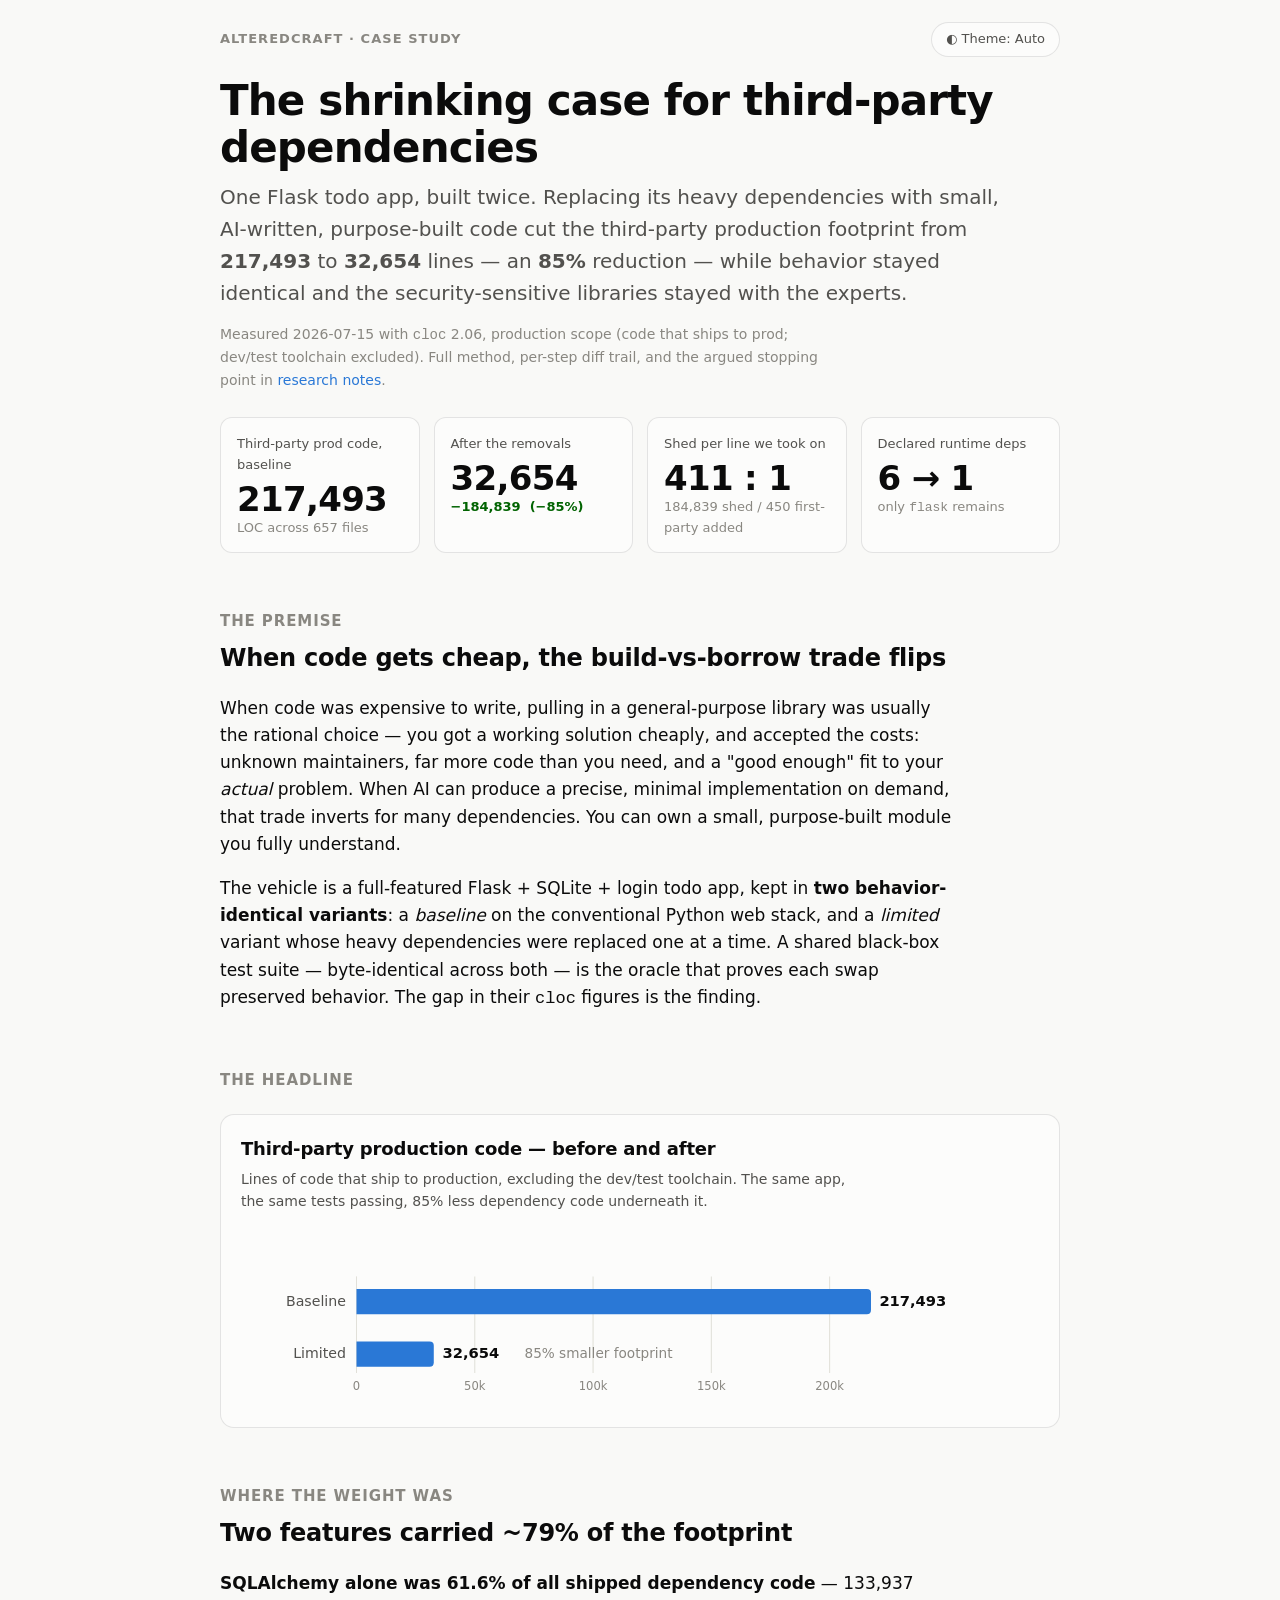
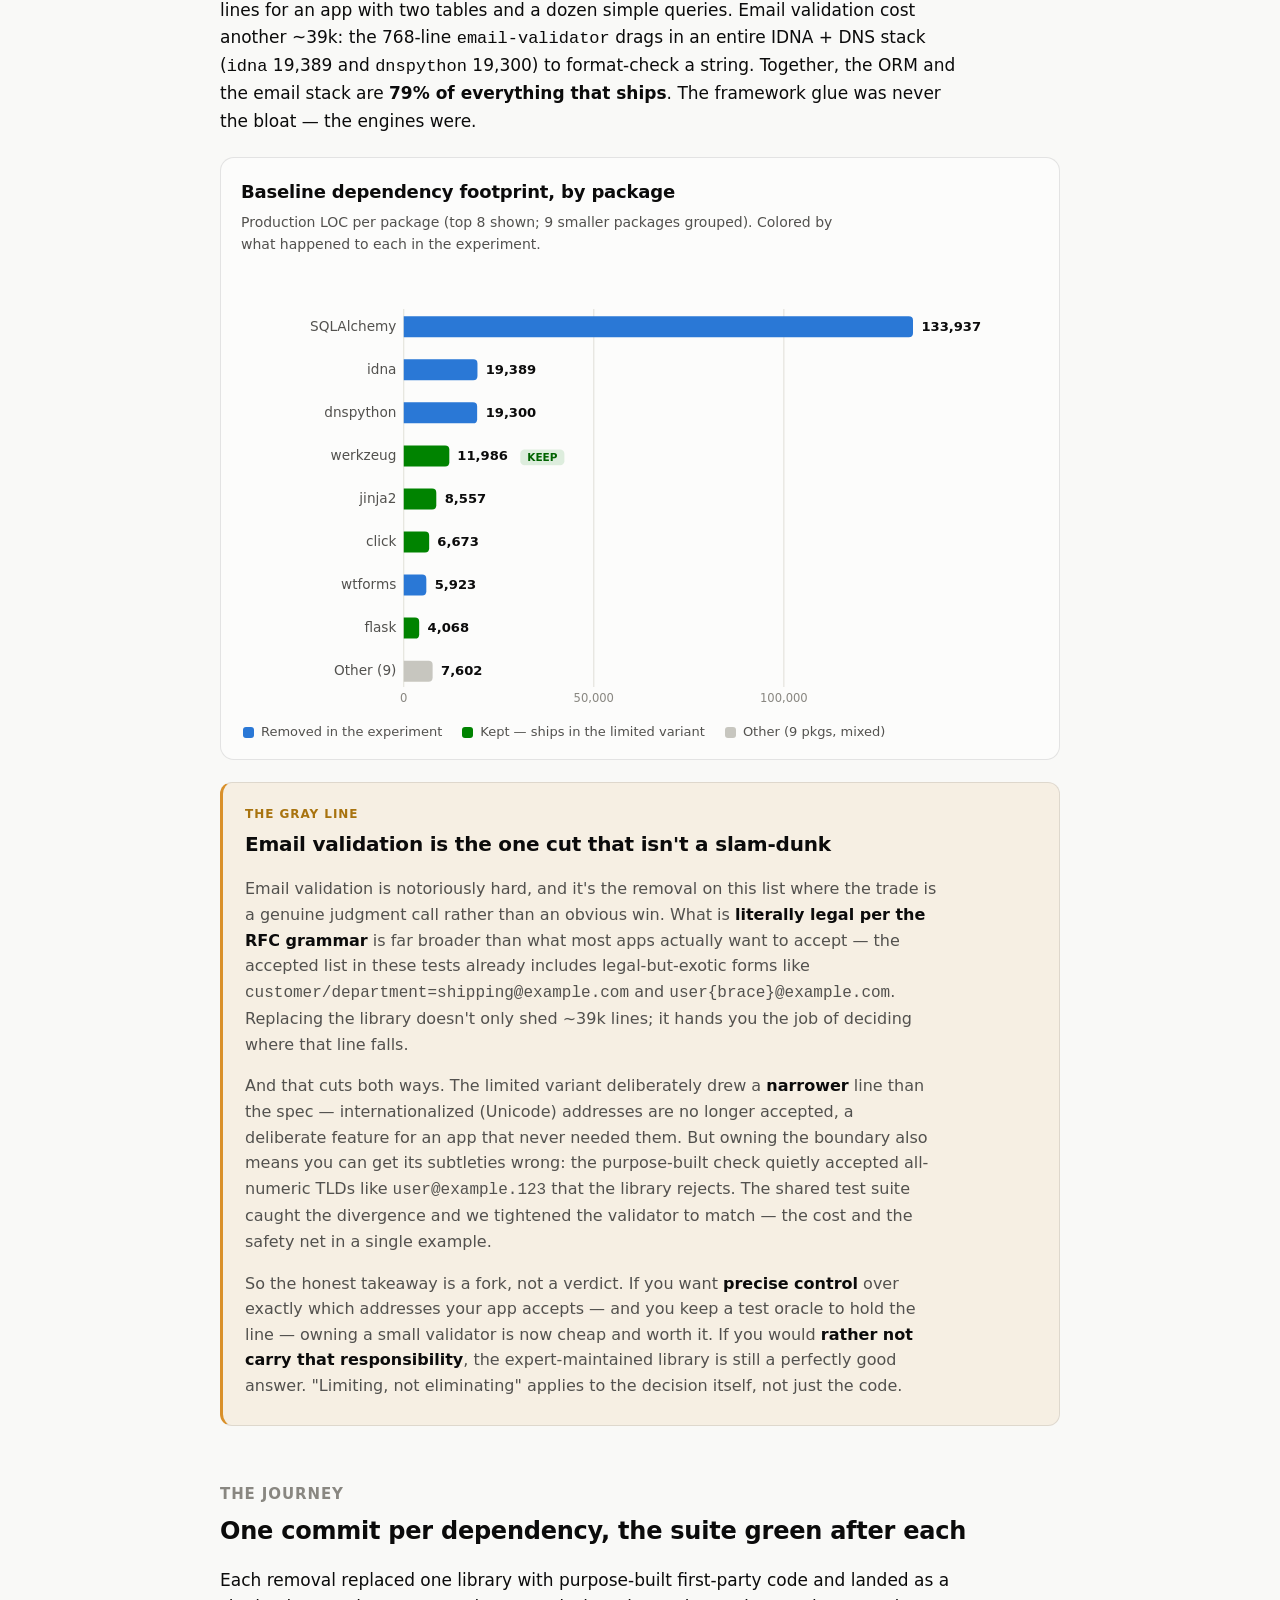
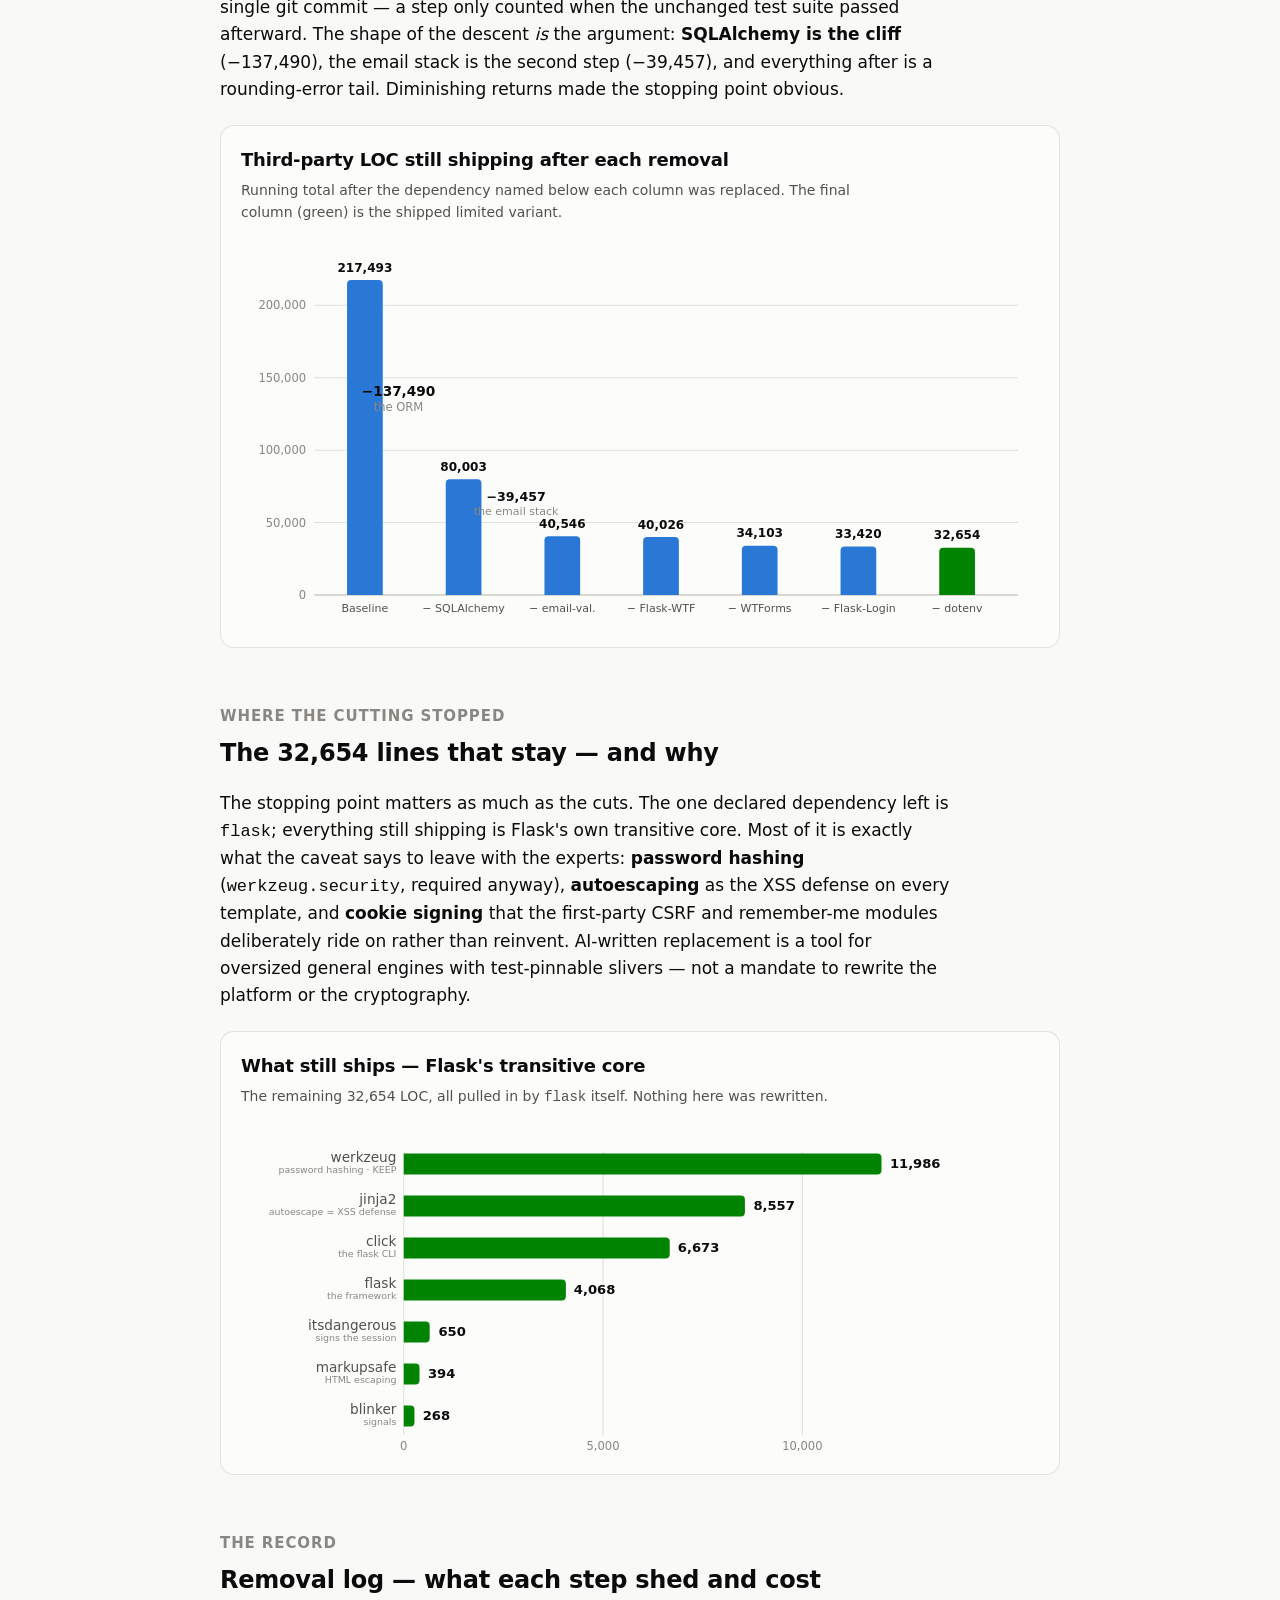
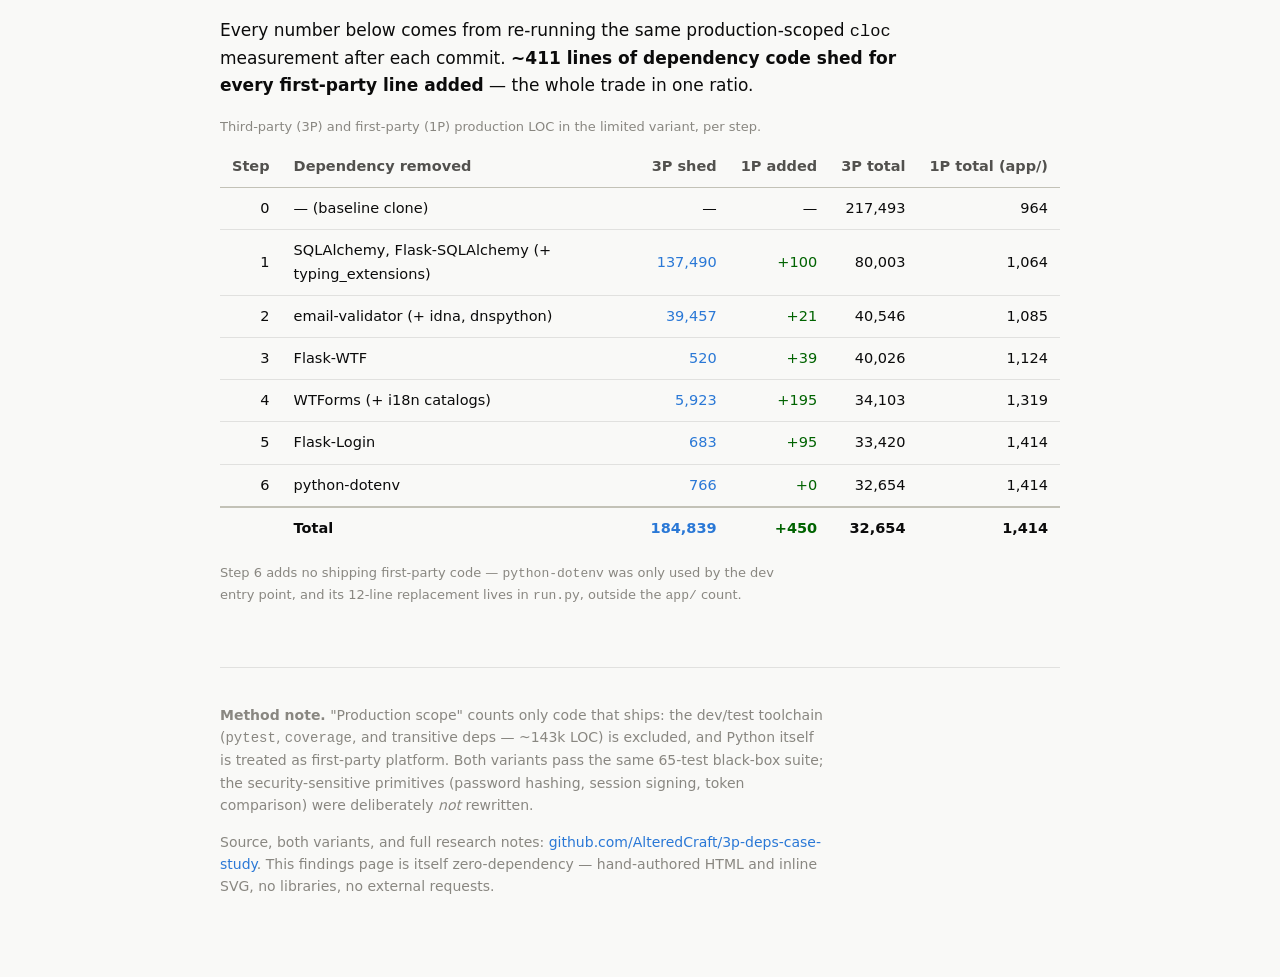
==== docs/index.html @ 4d1c3d48 "Add HTML findings page (docs/index.html) A self-contained, zero-dependency findings page for the cas" ====
<!DOCTYPE html>
<html lang="en">
<head>
<meta charset="utf-8">
<meta name="viewport" content="width=device-width, initial-scale=1">
<title>Findings — The shrinking case for third-party dependencies</title>
<meta name="description" content="Case-study findings: replacing heavy Python dependencies with small, AI-written, purpose-built code cut a Flask todo app's third-party production footprint from 217,493 to 32,654 LOC (−85%), with a principled stopping point.">
<style>
  :root {
    color-scheme: light;
    --page:        #f9f9f7;
    --surface-1:   #fcfcfb;
    --text-primary:   #0b0b0b;
    --text-secondary: #52514e;
    --muted:       #898781;
    --muted-fill:  #c7c6bf;
    --grid:        #e1e0d9;
    --baseline:    #c3c2b7;
    --series-1:    #2a78d6;   /* blue  — dependency code removed / shed */
    --series-2:    #008300;   /* green — code that remains in the shipped app */
    --good:        #006300;
    --border:      rgba(11,11,11,0.10);
    --pill-bg:     rgba(0,131,0,0.12);
  }
  @media (prefers-color-scheme: dark) {
    :root:not([data-theme="light"]) {
      color-scheme: dark;
      --page:        #0d0d0d;
      --surface-1:   #1a1a19;
      --text-primary:   #ffffff;
      --text-secondary: #c3c2b7;
      --muted:       #898781;
      --muted-fill:  #4a4a46;
      --grid:        #2c2c2a;
      --baseline:    #383835;
      --series-1:    #3987e5;
      --series-2:    #008300;
      --good:        #0ca30c;
      --border:      rgba(255,255,255,0.12);
      --pill-bg:     rgba(0,131,0,0.20);
    }
  }
  :root[data-theme="dark"] {
    color-scheme: dark;
    --page:        #0d0d0d;
    --surface-1:   #1a1a19;
    --text-primary:   #ffffff;
    --text-secondary: #c3c2b7;
    --muted:       #898781;
    --muted-fill:  #4a4a46;
    --grid:        #2c2c2a;
    --baseline:    #383835;
    --series-1:    #3987e5;
    --series-2:    #008300;
    --good:        #0ca30c;
    --border:      rgba(255,255,255,0.12);
    --pill-bg:     rgba(0,131,0,0.20);
  }

  * { box-sizing: border-box; }
  html { -webkit-text-size-adjust: 100%; }
  body {
    margin: 0;
    background: var(--page);
    color: var(--text-primary);
    font: 400 17px/1.6 system-ui, -apple-system, "Segoe UI", sans-serif;
  }
  .wrap { max-width: 880px; margin: 0 auto; padding: 0 20px 80px; }

  /* ---- masthead ---- */
  .top { display: flex; align-items: center; justify-content: space-between; gap: 16px;
         padding: 22px 0 8px; }
  .kicker { font-size: 13px; letter-spacing: .08em; text-transform: uppercase;
            color: var(--muted); font-weight: 600; }
  .theme-btn { font: inherit; font-size: 13px; color: var(--text-secondary);
    background: var(--surface-1); border: 1px solid var(--border); border-radius: 999px;
    padding: 6px 14px; cursor: pointer; }
  .theme-btn:hover { color: var(--text-primary); }

  h1 { font-size: clamp(28px, 5vw, 42px); line-height: 1.12; letter-spacing: -0.02em;
       margin: 12px 0 10px; }
  .lede { font-size: 20px; color: var(--text-secondary); margin: 0 0 8px; max-width: 62ch; }
  .sourceline { font-size: 14px; color: var(--muted); margin: 14px 0 0; }
  .sourceline a { color: var(--series-1); text-decoration: none; }
  .sourceline a:hover { text-decoration: underline; }

  h2 { font-size: 15px; letter-spacing: .06em; text-transform: uppercase;
       color: var(--muted); font-weight: 700; margin: 56px 0 6px; }
  h3 { font-size: 24px; letter-spacing: -0.01em; margin: 4px 0 10px; }
  p { max-width: 68ch; }
  p .hl { color: var(--text-primary); font-weight: 650; }
  hr { border: none; border-top: 1px solid var(--border); margin: 0; }

  /* ---- stat row ---- */
  .stats { display: grid; grid-template-columns: repeat(4, 1fr); gap: 14px; margin: 26px 0 8px; }
  .stat { background: var(--surface-1); border: 1px solid var(--border); border-radius: 12px;
          padding: 16px 16px 14px; }
  .stat .lab { font-size: 13px; color: var(--text-secondary); }
  .stat .val { font-size: clamp(26px, 4.4vw, 34px); font-weight: 650; letter-spacing: -0.02em;
               margin: 6px 0 2px; line-height: 1; }
  .stat .sub { font-size: 13px; color: var(--muted); }
  .stat .sub.good { color: var(--good); font-weight: 600; }
  @media (max-width: 720px) { .stats { grid-template-columns: repeat(2,1fr); } }

  /* ---- figures ---- */
  figure { margin: 22px 0 0; background: var(--surface-1);
           border: 1px solid var(--border); border-radius: 14px; padding: 20px 20px 16px; }
  figure .fig-title { font-size: 18px; font-weight: 650; letter-spacing: -0.01em; margin: 0; }
  figure .fig-sub { font-size: 14px; color: var(--text-secondary); margin: 4px 0 14px; max-width: 70ch; }
  figure svg { width: 100%; height: auto; display: block; overflow: visible; }
  .legend { display: flex; flex-wrap: wrap; gap: 6px 20px; margin: 12px 2px 0;
            font-size: 13px; color: var(--text-secondary); }
  .legend span { display: inline-flex; align-items: center; gap: 7px; }
  .swatch { width: 11px; height: 11px; border-radius: 3px; flex: none; }

  /* ---- editorial callout (the gray-line aside) ---- */
  .callout { margin: 22px 0 0; background: rgba(217,144,42,0.09);
             border: 1px solid var(--border); border-left: 3px solid #d9902a;
             border-radius: 12px; padding: 4px 22px 10px; }
  .callout-label { display: block; font-size: 12px; letter-spacing: .08em;
                   text-transform: uppercase; font-weight: 700; color: #a8730f; margin: 18px 0 0; }
  .callout h3.callout-h { font-size: 20px; margin: 4px 0 8px; letter-spacing: -0.01em; }
  .callout p { font-size: 16px; color: var(--text-secondary); }
  .callout p .hl { color: var(--text-primary); font-weight: 650; }
  @media (prefers-color-scheme: dark) {
    :root:not([data-theme="light"]) .callout { background: rgba(217,144,42,0.13); }
    :root:not([data-theme="light"]) .callout-label { color: #e6b34d; }
  }
  :root[data-theme="dark"] .callout { background: rgba(217,144,42,0.13); }
  :root[data-theme="dark"] .callout-label { color: #e6b34d; }

  /* svg text tokens */
  .t-primary   { fill: var(--text-primary); }
  .t-secondary { fill: var(--text-secondary); }
  .t-muted     { fill: var(--muted); }
  .num { font-variant-numeric: tabular-nums; }
  .grid  { stroke: var(--grid); stroke-width: 1; }
  .axis  { stroke: var(--baseline); stroke-width: 1; }
  .bar-blue  { fill: var(--series-1); }
  .bar-green { fill: var(--series-2); }
  .bar-muted { fill: var(--muted-fill); }
  .mark:hover { opacity: .82; }

  .keep-pill { display:inline-block; font-size: 11px; font-weight: 700; letter-spacing:.04em;
     color: var(--good); background: var(--pill-bg); border-radius: 4px; padding: 1px 6px; }

  /* ---- table ---- */
  .tbl-scroll { overflow-x: auto; margin-top: 18px; -webkit-overflow-scrolling: touch; }
  table { border-collapse: collapse; width: 100%; font-size: 14.5px; min-width: 560px; }
  caption { text-align: left; color: var(--muted); font-size: 13px; padding-bottom: 8px; }
  th, td { padding: 9px 12px; text-align: right; border-bottom: 1px solid var(--border);
           font-variant-numeric: tabular-nums; white-space: nowrap; }
  th:nth-child(2), td:nth-child(2) { text-align: left; font-variant-numeric: normal; white-space: normal; }
  thead th { color: var(--text-secondary); font-weight: 600; border-bottom: 1px solid var(--baseline); }
  tbody tr:last-child td { border-bottom: none; }
  tfoot td { font-weight: 700; border-top: 2px solid var(--baseline); border-bottom: none; }
  td.shed { color: var(--series-1); }
  td.add  { color: var(--good); }

  footer { margin-top: 60px; padding-top: 22px; border-top: 1px solid var(--border);
           font-size: 14px; color: var(--muted); }
  footer a { color: var(--series-1); text-decoration: none; }
  footer a:hover { text-decoration: underline; }
  .self-note { font-size: 13px; }
</style>
</head>
<body>
<div class="wrap">

  <div class="top">
    <span class="kicker">AlteredCraft · Case study</span>
    <button class="theme-btn" id="theme" type="button" aria-label="Toggle color theme">◐ Theme: Auto</button>
  </div>

  <h1>The shrinking case for third-party dependencies</h1>
  <p class="lede">One Flask todo app, built twice. Replacing its heavy dependencies with
    small, AI-written, purpose-built code cut the third-party production footprint from
    <strong>217,493</strong> to <strong>32,654</strong> lines — an <strong>85%</strong> reduction —
    while behavior stayed identical and the security-sensitive libraries stayed with the experts.</p>
  <p class="sourceline">Measured 2026-07-15 with <code>cloc</code> 2.06, production scope
    (code that ships to prod; dev/test toolchain excluded). Full method, per-step diff trail, and
    the argued stopping point in <a href="https://github.com/AlteredCraft/3p-deps-case-study/blob/main/research/notes.md">research&nbsp;notes</a>.</p>

  <!-- ===== STAT ROW ===== -->
  <div class="stats">
    <div class="stat">
      <div class="lab">Third-party prod code, baseline</div>
      <div class="val num">217,493</div>
      <div class="sub">LOC across 657 files</div>
    </div>
    <div class="stat">
      <div class="lab">After the removals</div>
      <div class="val num">32,654</div>
      <div class="sub good">−184,839 &nbsp;(−85%)</div>
    </div>
    <div class="stat">
      <div class="lab">Shed per line we took on</div>
      <div class="val num">411 : 1</div>
      <div class="sub">184,839 shed / 450 first-party added</div>
    </div>
    <div class="stat">
      <div class="lab">Declared runtime deps</div>
      <div class="val num">6 → 1</div>
      <div class="sub">only <code>flask</code> remains</div>
    </div>
  </div>

  <!-- ===== PREMISE ===== -->
  <h2>The premise</h2>
  <h3>When code gets cheap, the build-vs-borrow trade flips</h3>
  <p>When code was expensive to write, pulling in a general-purpose library was usually the
    rational choice — you got a working solution cheaply, and accepted the costs: unknown
    maintainers, far more code than you need, and a "good enough" fit to your <em>actual</em>
    problem. When AI can produce a precise, minimal implementation on demand, that trade inverts
    for many dependencies. You can own a small, purpose-built module you fully understand.</p>
  <p>The vehicle is a full-featured Flask&nbsp;+&nbsp;SQLite&nbsp;+&nbsp;login todo app, kept in
    <span class="hl">two behavior-identical variants</span>: a <em>baseline</em> on the conventional
    Python web stack, and a <em>limited</em> variant whose heavy dependencies were replaced
    one at a time. A shared black-box test suite — byte-identical across both — is the oracle that
    proves each swap preserved behavior. The gap in their <code>cloc</code> figures is the finding.</p>

  <!-- ===== CHART A: headline ===== -->
  <h2>The headline</h2>
  <figure>
    <p class="fig-title">Third-party production code — before and after</p>
    <p class="fig-sub">Lines of code that ship to production, excluding the dev/test toolchain.
      The same app, the same tests passing, 85% less dependency code underneath it.</p>
    <svg viewBox="0 0 760 176" role="img" aria-labelledby="aT aD">
      <title id="aT">Before and after third-party LOC</title>
      <desc id="aD">Baseline 217,493 lines of code; limited variant 32,654 lines, an 85% reduction.</desc>
      <!-- gridlines -->
      <g class="grid">
        <line x1="110" y1="48" x2="110" y2="140"/>
        <line x1="222.65" y1="48" x2="222.65" y2="140"/>
        <line x1="335.3" y1="48" x2="335.3" y2="140"/>
        <line x1="447.95" y1="48" x2="447.95" y2="140"/>
        <line x1="560.6" y1="48" x2="560.6" y2="140"/>
      </g>
      <g class="t-muted num" font-size="11" text-anchor="middle">
        <text x="110" y="156">0</text>
        <text x="222.65" y="156">50k</text>
        <text x="335.3" y="156">100k</text>
        <text x="447.95" y="156">150k</text>
        <text x="560.6" y="156">200k</text>
      </g>
      <!-- baseline bar -->
      <path class="bar-blue mark" d="M110,60 H596 Q600,60 600,64 V80 Q600,84 596,84 H110 Z"><title>Baseline: 217,493 LOC</title></path>
      <!-- after bar -->
      <path class="bar-blue mark" d="M110,110 H179.6 Q183.6,110 183.6,114 V130 Q183.6,134 179.6,134 H110 Z"><title>Limited variant: 32,654 LOC</title></path>
      <!-- row labels -->
      <g class="t-secondary" font-size="13.5" text-anchor="end">
        <text x="100" y="76">Baseline</text>
        <text x="100" y="126">Limited</text>
      </g>
      <!-- value labels -->
      <g class="t-primary num" font-size="14" font-weight="650">
        <text x="608" y="76">217,493</text>
        <text x="192" y="126">32,654</text>
      </g>
      <text x="270" y="126" class="t-muted" font-size="13">85% smaller footprint</text>
    </svg>
  </figure>

  <!-- ===== CHART C: composition ===== -->
  <h2>Where the weight was</h2>
  <h3>Two features carried ~79% of the footprint</h3>
  <p><span class="hl">SQLAlchemy alone was 61.6% of all shipped dependency code</span> — 133,937 lines
    for an app with two tables and a dozen simple queries. Email validation cost another ~39k: the
    768-line <code>email-validator</code> drags in an entire IDNA + DNS stack (<code>idna</code> 19,389
    and <code>dnspython</code> 19,300) to format-check a string. Together, the ORM and the email stack
    are <span class="hl">79% of everything that ships</span>. The framework glue was never the bloat —
    the engines were.</p>
  <figure>
    <p class="fig-title">Baseline dependency footprint, by package</p>
    <p class="fig-sub">Production LOC per package (top&nbsp;8 shown; 9 smaller packages grouped).
      Colored by what happened to each in the experiment.</p>
    <svg viewBox="0 0 760 420" role="img" aria-labelledby="cT cD">
      <title id="cT">Baseline dependency footprint by package</title>
      <desc id="cD">SQLAlchemy 133,937 dominates, followed by idna 19,389 and dnspython 19,300. werkzeug 11,986 and other Flask-core packages are kept.</desc>
      <g class="grid">
        <line x1="155" y1="38" x2="155" y2="398"/>
        <line x1="336" y1="38" x2="336" y2="398"/>
        <line x1="517" y1="38" x2="517" y2="398"/>
      </g>
      <g class="t-muted num" font-size="11" text-anchor="middle">
        <text x="155" y="412">0</text>
        <text x="336" y="412">50,000</text>
        <text x="517" y="412">100,000</text>
      </g>
      <!-- bars -->
      <path class="bar-blue mark"  d="M155,45 H636 Q640,45 640,49 V61 Q640,65 636,65 H155 Z"><title>SQLAlchemy — 133,937 LOC (61.6%) · removed</title></path>
      <path class="bar-blue mark"  d="M155,86 H221.2 Q225.2,86 225.2,90 V102 Q225.2,106 221.2,106 H155 Z"><title>idna — 19,389 LOC (8.9%) · removed (via email-validator)</title></path>
      <path class="bar-blue mark"  d="M155,127 H220.9 Q224.9,127 224.9,131 V143 Q224.9,147 220.9,147 H155 Z"><title>dnspython — 19,300 LOC (8.9%) · removed (via email-validator)</title></path>
      <path class="bar-green mark" d="M155,168 H194.4 Q198.4,168 198.4,172 V184 Q198.4,188 194.4,188 H155 Z"><title>werkzeug — 11,986 LOC (5.5%) · KEPT (password hashing; parses hostile HTTP)</title></path>
      <path class="bar-green mark" d="M155,209 H182 Q186,209 186,213 V225 Q186,229 182,229 H155 Z"><title>jinja2 — 8,557 LOC (3.9%) · kept (templating + autoescape)</title></path>
      <path class="bar-green mark" d="M155,250 H175.2 Q179.2,250 179.2,254 V266 Q179.2,270 175.2,270 H155 Z"><title>click — 6,673 LOC (3.1%) · kept (the flask CLI)</title></path>
      <path class="bar-blue mark"  d="M155,291 H172.5 Q176.5,291 176.5,295 V307 Q176.5,311 172.5,311 H155 Z"><title>wtforms — 5,923 LOC (2.7%) · removed</title></path>
      <path class="bar-green mark" d="M155,332 H165.7 Q169.7,332 169.7,336 V348 Q169.7,352 165.7,352 H155 Z"><title>flask — 4,068 LOC (1.9%) · kept (the framework)</title></path>
      <path class="bar-muted mark" d="M155,373 H178.5 Q182.5,373 182.5,377 V389 Q182.5,393 178.5,393 H155 Z"><title>Other 9 packages — 7,602 LOC combined (mixed: some removed, some kept)</title></path>
      <!-- name labels -->
      <g class="t-secondary" font-size="13" text-anchor="end">
        <text x="148" y="59">SQLAlchemy</text>
        <text x="148" y="100">idna</text>
        <text x="148" y="141">dnspython</text>
        <text x="148" y="182">werkzeug</text>
        <text x="148" y="223">jinja2</text>
        <text x="148" y="264">click</text>
        <text x="148" y="305">wtforms</text>
        <text x="148" y="346">flask</text>
        <text x="148" y="387">Other (9)</text>
      </g>
      <!-- value labels -->
      <g class="t-primary num" font-size="12.5" font-weight="600">
        <text x="648" y="59">133,937</text>
        <text x="233" y="100">19,389</text>
        <text x="233" y="141">19,300</text>
        <text x="206" y="182">11,986</text>
        <text x="194" y="223">8,557</text>
        <text x="187" y="264">6,673</text>
        <text x="184.5" y="305">5,923</text>
        <text x="177.7" y="346">4,068</text>
        <text x="190.5" y="387">7,602</text>
      </g>
      <!-- KEEP tag on werkzeug, after the value label -->
      <g transform="translate(266,172)">
        <rect x="0" y="0" width="42" height="15" rx="4" fill="var(--pill-bg)"/>
        <text x="21" y="11" text-anchor="middle" font-size="10" font-weight="700" fill="var(--good)">KEEP</text>
      </g>
    </svg>
    <div class="legend">
      <span><span class="swatch" style="background:var(--series-1)"></span>Removed in the experiment</span>
      <span><span class="swatch" style="background:var(--series-2)"></span>Kept — ships in the limited variant</span>
      <span><span class="swatch" style="background:var(--muted-fill)"></span>Other (9 pkgs, mixed)</span>
    </div>
  </figure>

  <!-- ===== CALLOUT: the gray line ===== -->
  <div class="callout">
    <span class="callout-label">The gray line</span>
    <h3 class="callout-h">Email validation is the one cut that isn't a slam-dunk</h3>
    <p>Email validation is notoriously hard, and it's the removal on this list where the trade is
      a genuine judgment call rather than an obvious win. What is <span class="hl">literally legal
      per the RFC grammar</span> is far broader than what most apps actually want to accept — the
      accepted list in these tests already includes legal-but-exotic forms like
      <code>customer/department=shipping@example.com</code> and <code>user{brace}@example.com</code>.
      Replacing the library doesn't only shed ~39k lines; it hands you the job of deciding where
      that line falls.</p>
    <p>And that cuts both ways. The limited variant deliberately drew a <span class="hl">narrower</span>
      line than the spec — internationalized (Unicode) addresses are no longer accepted, a
      deliberate feature for an app that never needed them. But owning the boundary also means you
      can get its subtleties wrong: the purpose-built check quietly accepted all-numeric TLDs like
      <code>user@example.123</code> that the library rejects. The shared test suite caught the
      divergence and we tightened the validator to match — the cost and the safety net in a single
      example.</p>
    <p>So the honest takeaway is a fork, not a verdict. If you want <span class="hl">precise control</span>
      over exactly which addresses your app accepts — and you keep a test oracle to hold the line —
      owning a small validator is now cheap and worth it. If you would <span class="hl">rather not
      carry that responsibility</span>, the expert-maintained library is still a perfectly good
      answer. "Limiting, not eliminating" applies to the decision itself, not just the code.</p>
  </div>

  <!-- ===== CHART B: the journey ===== -->
  <h2>The journey</h2>
  <h3>One commit per dependency, the suite green after each</h3>
  <p>Each removal replaced one library with purpose-built first-party code and landed as a single
    git commit — a step only counted when the unchanged test suite passed afterward. The shape of the
    descent <em>is</em> the argument: <span class="hl">SQLAlchemy is the cliff</span> (−137,490), the
    email stack is the second step (−39,457), and everything after is a rounding-error tail. Diminishing
    returns made the stopping point obvious.</p>
  <figure>
    <p class="fig-title">Third-party LOC still shipping after each removal</p>
    <p class="fig-sub">Running total after the dependency named below each column was replaced.
      The final column (green) is the shipped limited variant.</p>
    <svg viewBox="0 0 760 375" role="img" aria-labelledby="bT bD">
      <title id="bT">Third-party LOC remaining after each removal step</title>
      <desc id="bD">217,493 at baseline; 80,003 after SQLAlchemy; 40,546 after email-validator; 40,026 after Flask-WTF; 34,103 after WTForms; 33,420 after Flask-Login; 32,654 after python-dotenv.</desc>
      <!-- gridlines -->
      <g class="grid">
        <line x1="70" y1="340" x2="740" y2="340"/>
        <line x1="70" y1="271.03" x2="740" y2="271.03"/>
        <line x1="70" y1="202.06" x2="740" y2="202.06"/>
        <line x1="70" y1="133.1" x2="740" y2="133.1"/>
        <line x1="70" y1="64.12" x2="740" y2="64.12"/>
      </g>
      <line class="axis" x1="70" y1="340" x2="740" y2="340"/>
      <g class="t-muted num" font-size="11" text-anchor="end">
        <text x="62" y="344">0</text>
        <text x="62" y="275">50,000</text>
        <text x="62" y="206">100,000</text>
        <text x="62" y="137">150,000</text>
        <text x="62" y="68">200,000</text>
      </g>
      <!-- columns -->
      <path class="bar-blue mark"  d="M101,340 V44 Q101,40 105,40 H131 Q135,40 135,44 V340 Z"><title>Baseline — 217,493 LOC</title></path>
      <path class="bar-blue mark"  d="M195,340 V233.7 Q195,229.7 199,229.7 H225 Q229,229.7 229,233.7 V340 Z"><title>After removing SQLAlchemy — 80,003 LOC (−137,490)</title></path>
      <path class="bar-blue mark"  d="M289,340 V288.1 Q289,284.1 293,284.1 H319 Q323,284.1 323,288.1 V340 Z"><title>After removing email-validator — 40,546 LOC (−39,457)</title></path>
      <path class="bar-blue mark"  d="M383,340 V288.8 Q383,284.8 387,284.8 H413 Q417,284.8 417,288.8 V340 Z"><title>After removing Flask-WTF — 40,026 LOC (−520)</title></path>
      <path class="bar-blue mark"  d="M477,340 V297.0 Q477,293.0 481,293.0 H507 Q511,293.0 511,297.0 V340 Z"><title>After removing WTForms — 34,103 LOC (−5,923)</title></path>
      <path class="bar-blue mark"  d="M571,340 V297.9 Q571,293.9 575,293.9 H601 Q605,293.9 605,297.9 V340 Z"><title>After removing Flask-Login — 33,420 LOC (−683)</title></path>
      <path class="bar-green mark" d="M665,340 V299.0 Q665,295.0 669,295.0 H695 Q699,295.0 699,299.0 V340 Z"><title>After removing python-dotenv — 32,654 LOC (−766) · shipped final state</title></path>
      <!-- cap value labels -->
      <g class="t-primary num" font-size="11.5" font-weight="600" text-anchor="middle">
        <text x="118" y="32">217,493</text>
        <text x="212" y="221.7">80,003</text>
        <text x="306" y="276.1">40,546</text>
        <text x="400" y="276.8">40,026</text>
        <text x="494" y="285">34,103</text>
        <text x="588" y="285.9">33,420</text>
        <text x="682" y="287">32,654</text>
      </g>
      <!-- x labels -->
      <g class="t-secondary" font-size="10.5" text-anchor="middle">
        <text x="118" y="356">Baseline</text>
        <text x="212" y="356">− SQLAlchemy</text>
        <text x="306" y="356">− email-val.</text>
        <text x="400" y="356">− Flask-WTF</text>
        <text x="494" y="356">− WTForms</text>
        <text x="588" y="356">− Flask-Login</text>
        <text x="682" y="356">− dotenv</text>
      </g>
      <!-- callouts on the two big drops -->
      <g text-anchor="middle">
        <text x="150" y="150" class="t-primary num" font-size="13" font-weight="700">−137,490</text>
        <text x="150" y="165" class="t-muted" font-size="11">the ORM</text>
        <text x="262" y="250" class="t-primary num" font-size="12" font-weight="700">−39,457</text>
        <text x="262" y="264" class="t-muted" font-size="10.5">the email stack</text>
      </g>
    </svg>
  </figure>

  <!-- ===== CHART D: the keep ===== -->
  <h2>Where the cutting stopped</h2>
  <h3>The 32,654 lines that stay — and why</h3>
  <p>The stopping point matters as much as the cuts. The one declared dependency left is
    <code>flask</code>; everything still shipping is Flask's own transitive core. Most of it is exactly
    what the caveat says to leave with the experts: <span class="hl">password hashing</span>
    (<code>werkzeug.security</code>, required anyway), <span class="hl">autoescaping</span> as the XSS
    defense on every template, and <span class="hl">cookie signing</span> that the first-party CSRF and
    remember-me modules deliberately ride on rather than reinvent. AI-written replacement is a tool for
    oversized general engines with test-pinnable slivers — not a mandate to rewrite the platform or the
    cryptography.</p>
  <figure>
    <p class="fig-title">What still ships — Flask's transitive core</p>
    <p class="fig-sub">The remaining 32,654 LOC, all pulled in by <code>flask</code> itself.
      Nothing here was rewritten.</p>
    <svg viewBox="0 0 760 320" role="img" aria-labelledby="dT dD">
      <title id="dT">Remaining dependencies after the experiment</title>
      <desc id="dD">werkzeug 11,986; jinja2 8,557; click 6,673; flask 4,068; itsdangerous 650; markupsafe 394; blinker 268.</desc>
      <g class="grid">
        <line x1="155" y1="28" x2="155" y2="298"/>
        <line x1="344.8" y1="28" x2="344.8" y2="298"/>
        <line x1="534.6" y1="28" x2="534.6" y2="298"/>
      </g>
      <g class="t-muted num" font-size="11" text-anchor="middle">
        <text x="155" y="312">0</text>
        <text x="344.8" y="312">5,000</text>
        <text x="534.6" y="312">10,000</text>
      </g>
      <!-- bars (all kept, green) -->
      <path class="bar-green mark" d="M155,30 H606 Q610,30 610,34 V46 Q610,50 606,50 H155 Z"><title>werkzeug — 11,986 LOC · password hashing (the KEEP) + hostile HTTP parsing</title></path>
      <path class="bar-green mark" d="M155,70 H475.9 Q479.9,70 479.9,74 V86 Q479.9,90 475.9,90 H155 Z"><title>jinja2 — 8,557 LOC · templating + autoescaping (XSS defense)</title></path>
      <path class="bar-green mark" d="M155,110 H404.3 Q408.3,110 408.3,114 V126 Q408.3,130 404.3,130 H155 Z"><title>click — 6,673 LOC · the flask CLI</title></path>
      <path class="bar-green mark" d="M155,150 H305.4 Q309.4,150 309.4,154 V166 Q309.4,170 305.4,170 H155 Z"><title>flask — 4,068 LOC · the framework proper</title></path>
      <path class="bar-green mark" d="M155,190 H175.7 Q179.7,190 179.7,194 V206 Q179.7,210 175.7,210 H155 Z"><title>itsdangerous — 650 LOC · signs the session cookie</title></path>
      <path class="bar-green mark" d="M155,230 H166 Q170,230 170,234 V246 Q170,250 166,250 H155 Z"><title>markupsafe — 394 LOC · HTML escaping</title></path>
      <path class="bar-green mark" d="M155,270 H161.2 Q165.2,270 165.2,274 V286 Q165.2,290 161.2,290 H155 Z"><title>blinker — 268 LOC · signals</title></path>
      <!-- name + reason labels (left) -->
      <g text-anchor="end">
        <text class="t-secondary" font-size="13" x="148" y="38">werkzeug</text>
        <text class="t-muted" font-size="9" x="148" y="49">password hashing · KEEP</text>
        <text class="t-secondary" font-size="13" x="148" y="78">jinja2</text>
        <text class="t-muted" font-size="9" x="148" y="89">autoescape = XSS defense</text>
        <text class="t-secondary" font-size="13" x="148" y="118">click</text>
        <text class="t-muted" font-size="9" x="148" y="129">the flask CLI</text>
        <text class="t-secondary" font-size="13" x="148" y="158">flask</text>
        <text class="t-muted" font-size="9" x="148" y="169">the framework</text>
        <text class="t-secondary" font-size="13" x="148" y="198">itsdangerous</text>
        <text class="t-muted" font-size="9" x="148" y="209">signs the session</text>
        <text class="t-secondary" font-size="13" x="148" y="238">markupsafe</text>
        <text class="t-muted" font-size="9" x="148" y="249">HTML escaping</text>
        <text class="t-secondary" font-size="13" x="148" y="278">blinker</text>
        <text class="t-muted" font-size="9" x="148" y="289">signals</text>
      </g>
      <!-- value labels -->
      <g class="t-primary num" font-size="12.5" font-weight="600">
        <text x="618" y="44">11,986</text>
        <text x="488" y="84">8,557</text>
        <text x="416" y="124">6,673</text>
        <text x="317" y="164">4,068</text>
        <text x="188" y="204">650</text>
        <text x="178" y="244">394</text>
        <text x="173" y="284">268</text>
      </g>
    </svg>
  </figure>

  <!-- ===== TABLE ===== -->
  <h2>The record</h2>
  <h3>Removal log — what each step shed and cost</h3>
  <p>Every number below comes from re-running the same production-scoped <code>cloc</code> measurement
    after each commit. <span class="hl">~411 lines of dependency code shed for every first-party line
    added</span> — the whole trade in one ratio.</p>
  <div class="tbl-scroll">
    <table>
      <caption>Third-party (3P) and first-party (1P) production LOC in the limited variant, per step.</caption>
      <thead>
        <tr>
          <th>Step</th><th>Dependency removed</th><th>3P shed</th><th>1P added</th>
          <th>3P total</th><th>1P total (app/)</th>
        </tr>
      </thead>
      <tbody>
        <tr><td>0</td><td>— (baseline clone)</td><td>—</td><td>—</td><td>217,493</td><td>964</td></tr>
        <tr><td>1</td><td>SQLAlchemy, Flask-SQLAlchemy <span class="t-muted">(+ typing_extensions)</span></td><td class="shed">137,490</td><td class="add">+100</td><td>80,003</td><td>1,064</td></tr>
        <tr><td>2</td><td>email-validator <span class="t-muted">(+ idna, dnspython)</span></td><td class="shed">39,457</td><td class="add">+21</td><td>40,546</td><td>1,085</td></tr>
        <tr><td>3</td><td>Flask-WTF</td><td class="shed">520</td><td class="add">+39</td><td>40,026</td><td>1,124</td></tr>
        <tr><td>4</td><td>WTForms <span class="t-muted">(+ i18n catalogs)</span></td><td class="shed">5,923</td><td class="add">+195</td><td>34,103</td><td>1,319</td></tr>
        <tr><td>5</td><td>Flask-Login</td><td class="shed">683</td><td class="add">+95</td><td>33,420</td><td>1,414</td></tr>
        <tr><td>6</td><td>python-dotenv</td><td class="shed">766</td><td class="add">+0</td><td>32,654</td><td>1,414</td></tr>
      </tbody>
      <tfoot>
        <tr><td></td><td>Total</td><td class="shed">184,839</td><td class="add">+450</td><td>32,654</td><td>1,414</td></tr>
      </tfoot>
    </table>
  </div>
  <p class="self-note" style="color:var(--muted); margin-top:14px;">Step&nbsp;6 adds no shipping
    first-party code — <code>python-dotenv</code> was only used by the dev entry point, and its 12-line
    replacement lives in <code>run.py</code>, outside the <code>app/</code> count.</p>

  <footer>
    <p><strong>Method note.</strong> "Production scope" counts only code that ships: the dev/test
      toolchain (<code>pytest</code>, <code>coverage</code>, and transitive deps — ~143k LOC) is
      excluded, and Python itself is treated as first-party platform. Both variants pass the same
      65-test black-box suite; the security-sensitive primitives (password hashing, session signing,
      token comparison) were deliberately <em>not</em> rewritten.</p>
    <p>Source, both variants, and full research notes:
      <a href="https://github.com/AlteredCraft/3p-deps-case-study">github.com/AlteredCraft/3p-deps-case-study</a>.
      This findings page is itself zero-dependency — hand-authored HTML and inline SVG, no libraries,
      no external requests.</p>
  </footer>

</div>

<script>
  // Minimal theme toggle: Auto → Light → Dark → Auto. No storage, no deps.
  (function () {
    var btn = document.getElementById('theme');
    var root = document.documentElement;
    var modes = [
      { key: null,    label: '◐ Theme: Auto' },
      { key: 'light', label: '☀ Theme: Light' },
      { key: 'dark',  label: '☾ Theme: Dark' }
    ];
    var i = 0;
    btn.addEventListener('click', function () {
      i = (i + 1) % modes.length;
      var m = modes[i];
      if (m.key) { root.setAttribute('data-theme', m.key); }
      else { root.removeAttribute('data-theme'); }
      btn.textContent = m.label;
    });
  })();
</script>
</body>
</html>
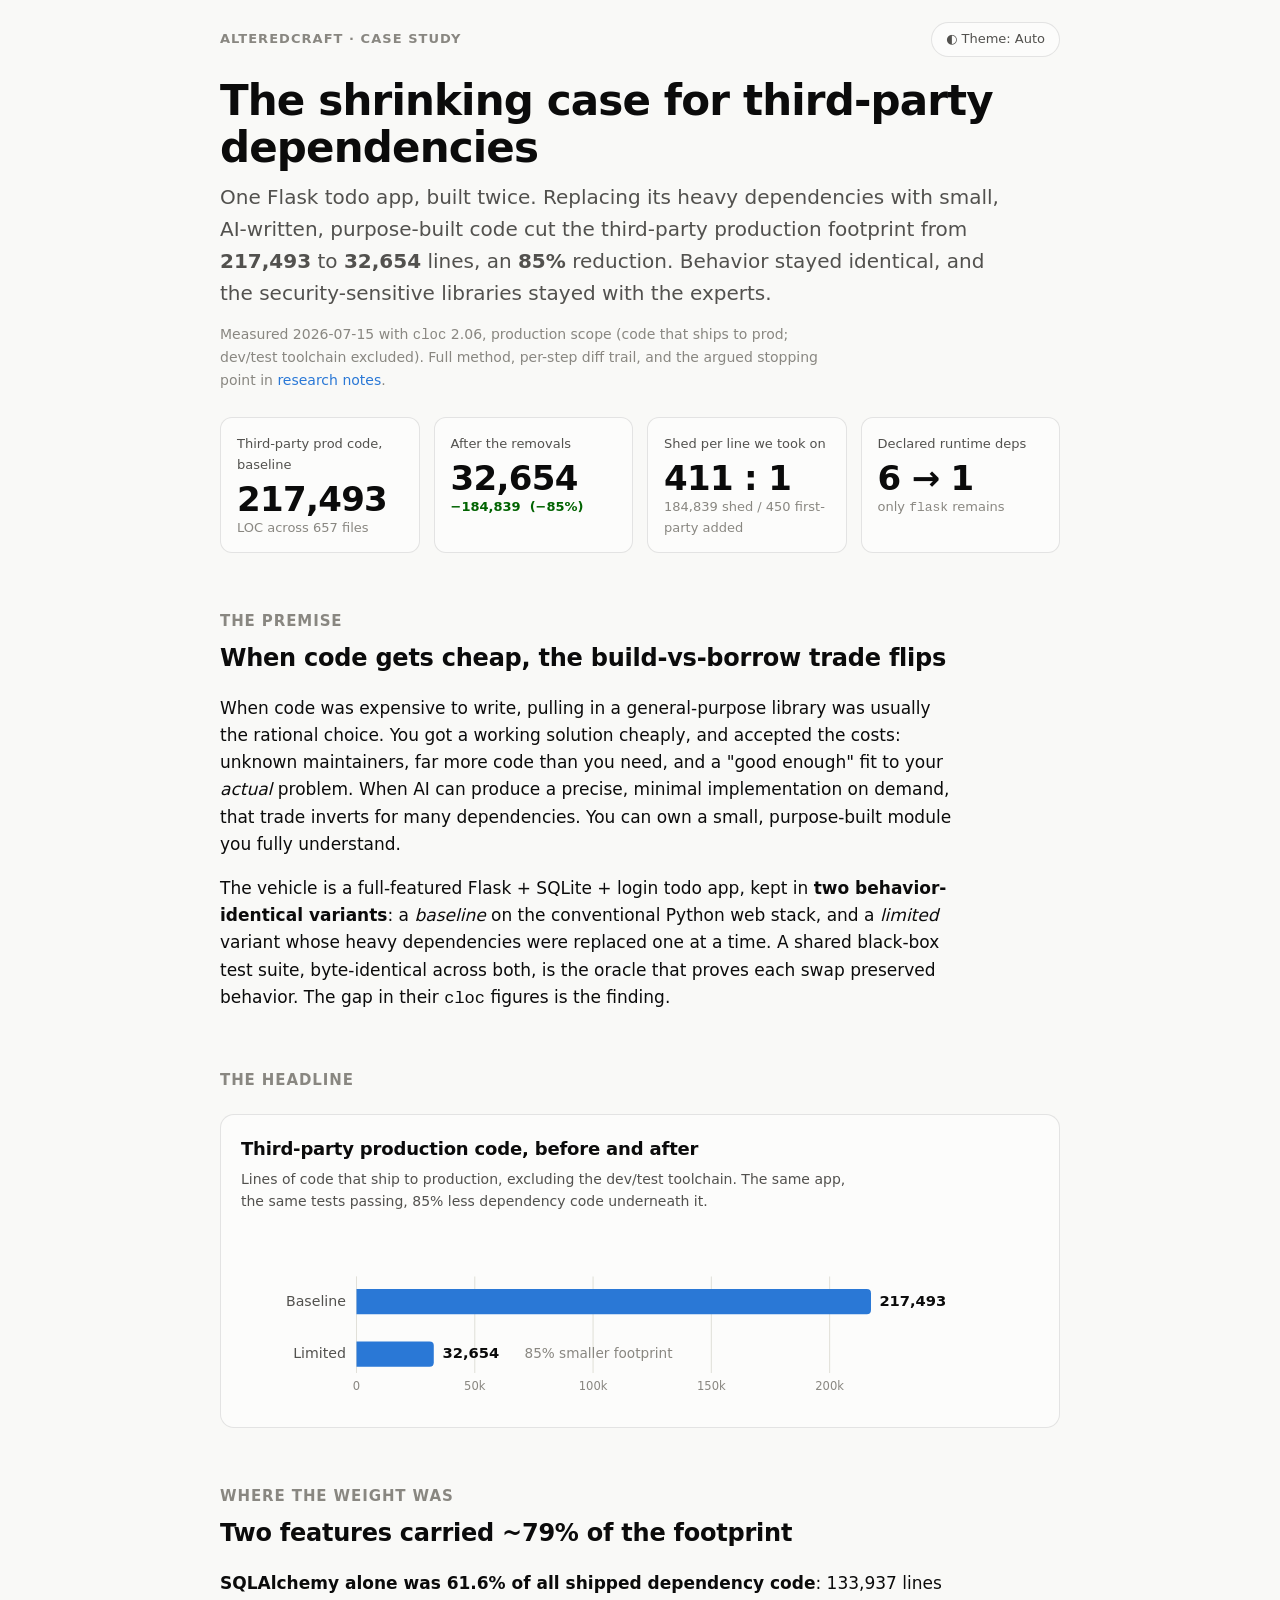
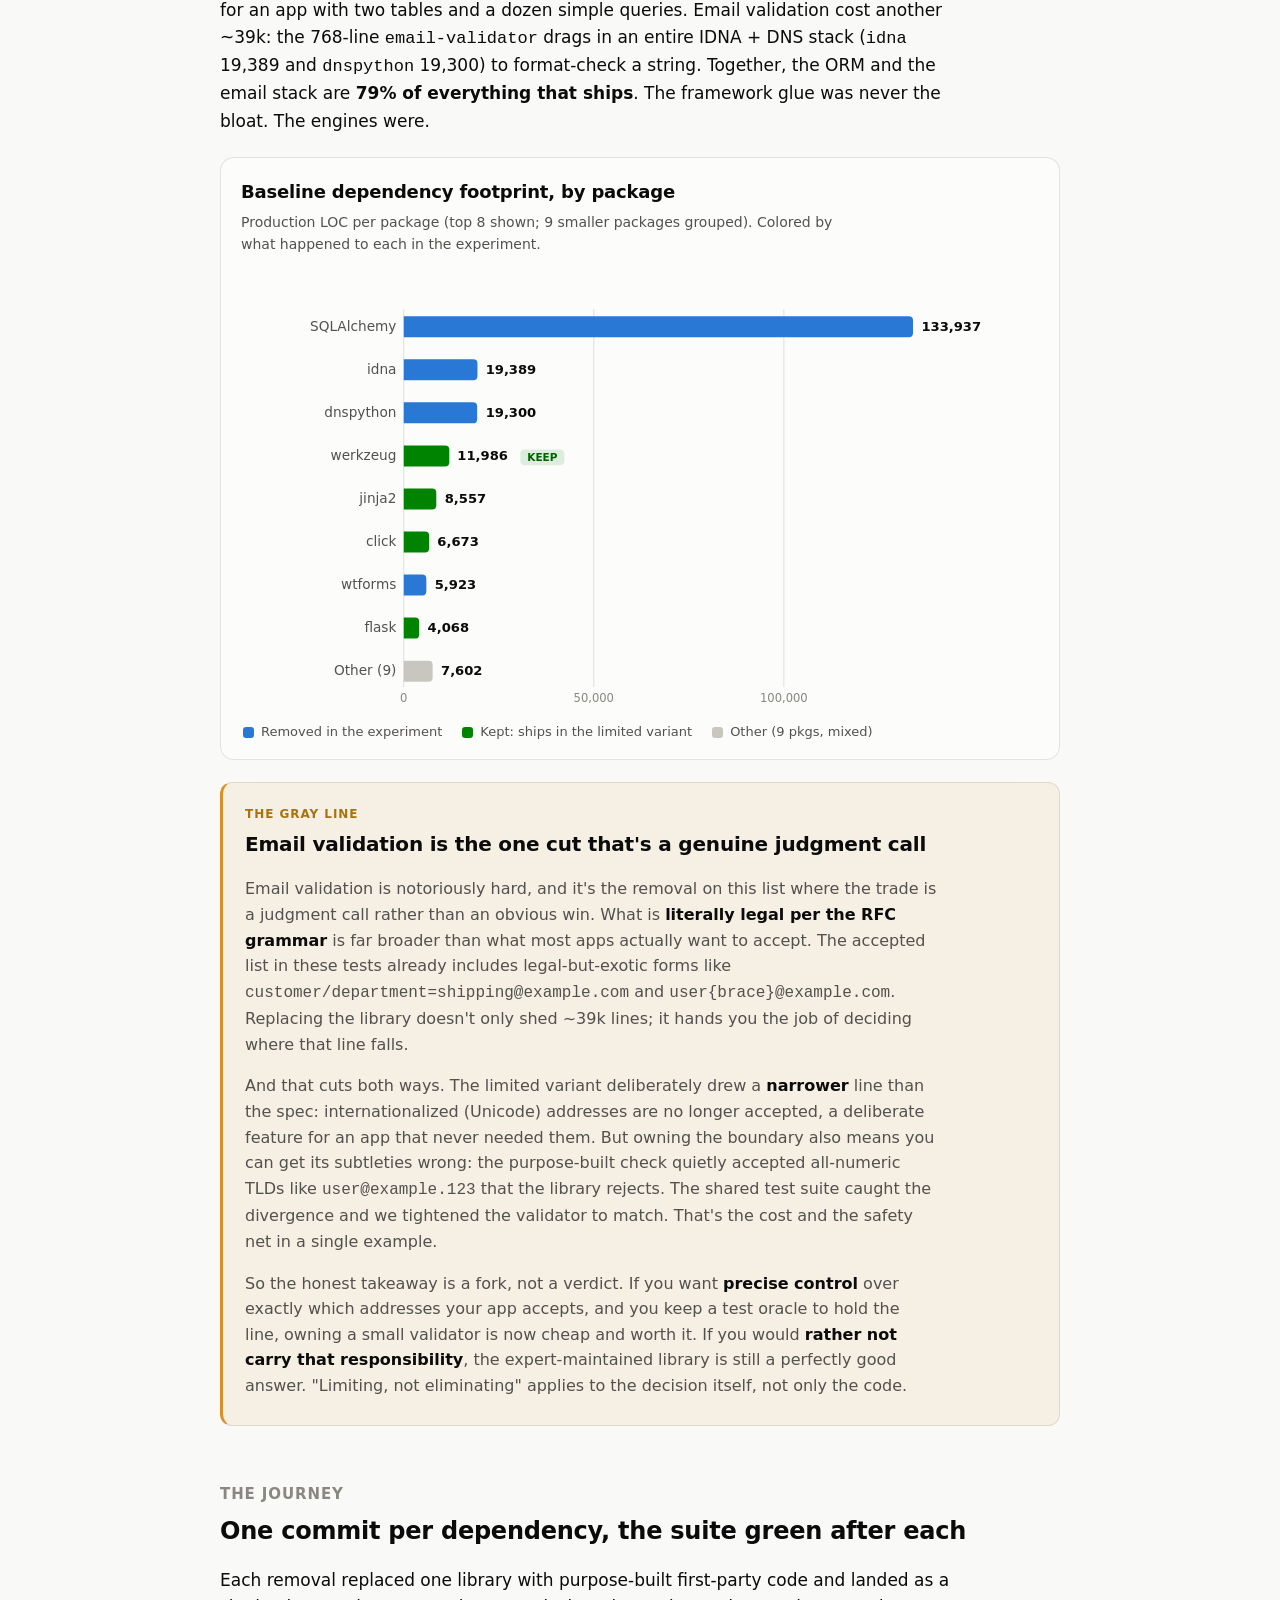
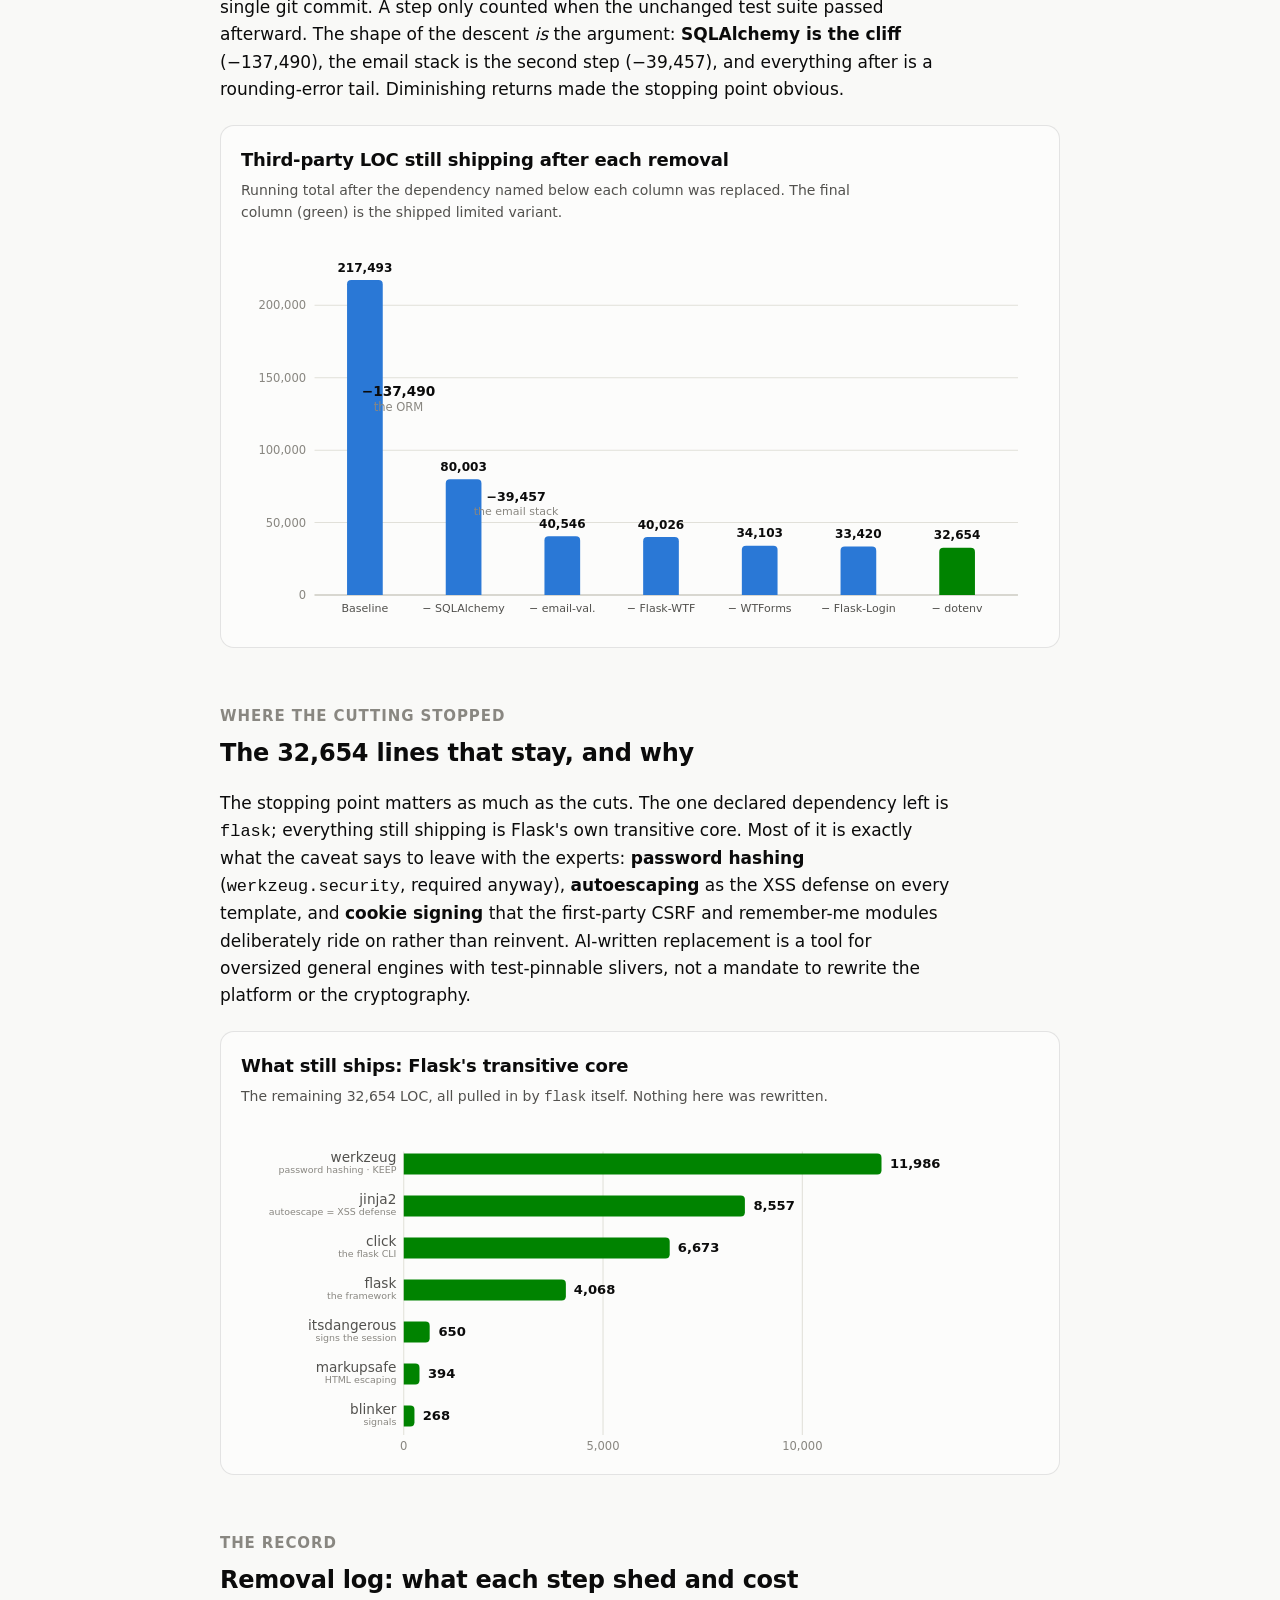
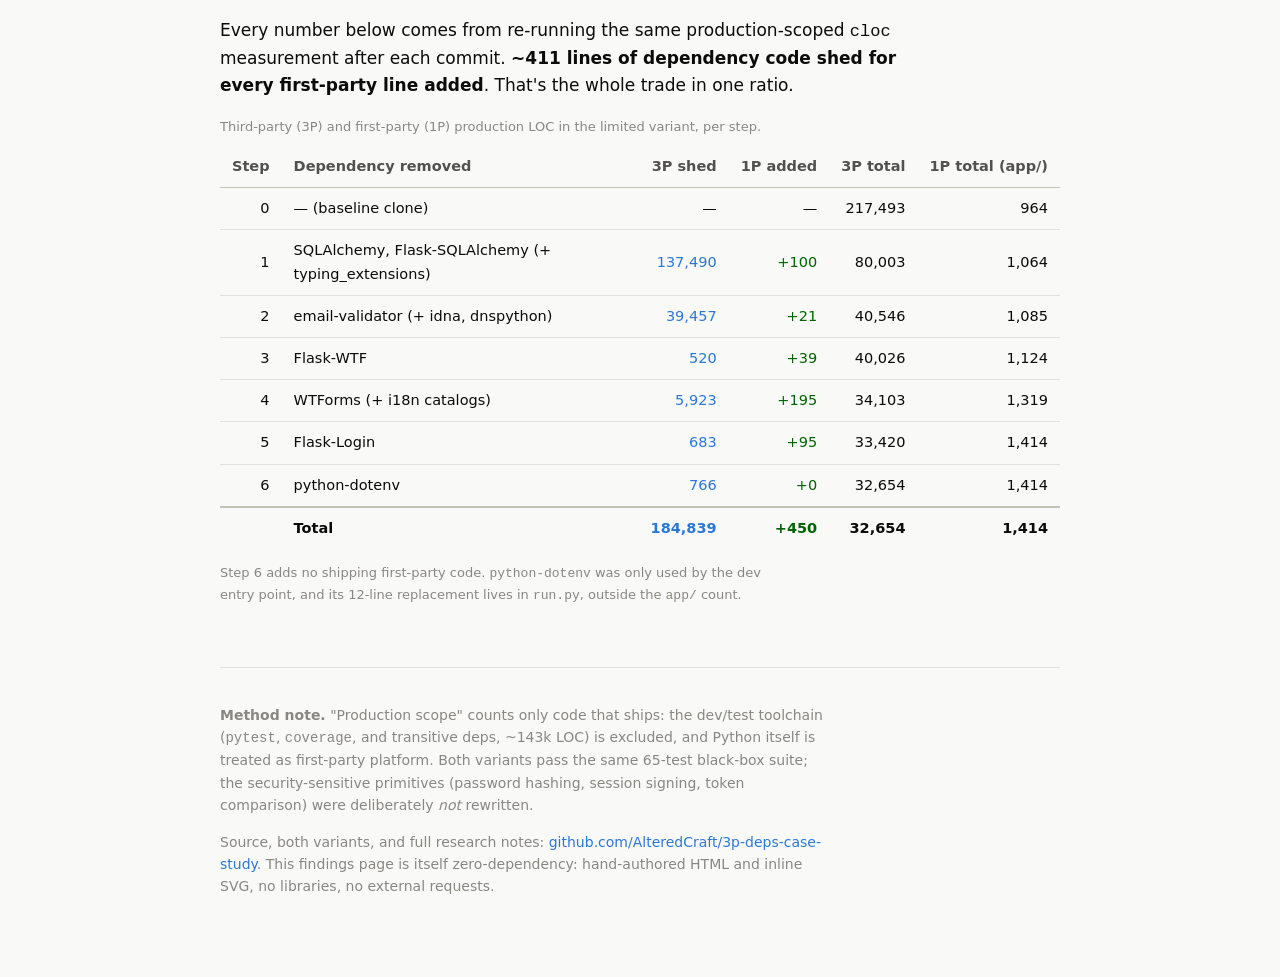
==== commit ab960f8c: "tweaking voice on docs" ====
--- a/docs/index.html
+++ b/docs/index.html
@@ -3,7 +3,7 @@
 <head>
 <meta charset="utf-8">
 <meta name="viewport" content="width=device-width, initial-scale=1">
-<title>Findings — The shrinking case for third-party dependencies</title>
+<title>Findings: The shrinking case for third-party dependencies</title>
 <meta name="description" content="Case-study findings: replacing heavy Python dependencies with small, AI-written, purpose-built code cut a Flask todo app's third-party production footprint from 217,493 to 32,654 LOC (−85%), with a principled stopping point.">
 <style>
   :root {
@@ -175,8 +175,8 @@
   <h1>The shrinking case for third-party dependencies</h1>
   <p class="lede">One Flask todo app, built twice. Replacing its heavy dependencies with
     small, AI-written, purpose-built code cut the third-party production footprint from
-    <strong>217,493</strong> to <strong>32,654</strong> lines — an <strong>85%</strong> reduction —
-    while behavior stayed identical and the security-sensitive libraries stayed with the experts.</p>
+    <strong>217,493</strong> to <strong>32,654</strong> lines, an <strong>85%</strong> reduction.
+    Behavior stayed identical, and the security-sensitive libraries stayed with the experts.</p>
   <p class="sourceline">Measured 2026-07-15 with <code>cloc</code> 2.06, production scope
     (code that ships to prod; dev/test toolchain excluded). Full method, per-step diff trail, and
     the argued stopping point in <a href="https://github.com/AlteredCraft/3p-deps-case-study/blob/main/research/notes.md">research&nbsp;notes</a>.</p>
@@ -209,20 +209,20 @@
   <h2>The premise</h2>
   <h3>When code gets cheap, the build-vs-borrow trade flips</h3>
   <p>When code was expensive to write, pulling in a general-purpose library was usually the
-    rational choice — you got a working solution cheaply, and accepted the costs: unknown
+    rational choice. You got a working solution cheaply, and accepted the costs: unknown
     maintainers, far more code than you need, and a "good enough" fit to your <em>actual</em>
     problem. When AI can produce a precise, minimal implementation on demand, that trade inverts
     for many dependencies. You can own a small, purpose-built module you fully understand.</p>
   <p>The vehicle is a full-featured Flask&nbsp;+&nbsp;SQLite&nbsp;+&nbsp;login todo app, kept in
     <span class="hl">two behavior-identical variants</span>: a <em>baseline</em> on the conventional
     Python web stack, and a <em>limited</em> variant whose heavy dependencies were replaced
-    one at a time. A shared black-box test suite — byte-identical across both — is the oracle that
+    one at a time. A shared black-box test suite, byte-identical across both, is the oracle that
     proves each swap preserved behavior. The gap in their <code>cloc</code> figures is the finding.</p>
 
   <!-- ===== CHART A: headline ===== -->
   <h2>The headline</h2>
   <figure>
-    <p class="fig-title">Third-party production code — before and after</p>
+    <p class="fig-title">Third-party production code, before and after</p>
     <p class="fig-sub">Lines of code that ship to production, excluding the dev/test toolchain.
       The same app, the same tests passing, 85% less dependency code underneath it.</p>
     <svg viewBox="0 0 760 176" role="img" aria-labelledby="aT aD">
@@ -264,12 +264,12 @@
   <!-- ===== CHART C: composition ===== -->
   <h2>Where the weight was</h2>
   <h3>Two features carried ~79% of the footprint</h3>
-  <p><span class="hl">SQLAlchemy alone was 61.6% of all shipped dependency code</span> — 133,937 lines
+  <p><span class="hl">SQLAlchemy alone was 61.6% of all shipped dependency code</span>: 133,937 lines
     for an app with two tables and a dozen simple queries. Email validation cost another ~39k: the
     768-line <code>email-validator</code> drags in an entire IDNA + DNS stack (<code>idna</code> 19,389
     and <code>dnspython</code> 19,300) to format-check a string. Together, the ORM and the email stack
-    are <span class="hl">79% of everything that ships</span>. The framework glue was never the bloat —
-    the engines were.</p>
+    are <span class="hl">79% of everything that ships</span>. The framework glue was never the bloat.
+    The engines were.</p>
   <figure>
     <p class="fig-title">Baseline dependency footprint, by package</p>
     <p class="fig-sub">Production LOC per package (top&nbsp;8 shown; 9 smaller packages grouped).
@@ -329,7 +329,7 @@
     </svg>
     <div class="legend">
       <span><span class="swatch" style="background:var(--series-1)"></span>Removed in the experiment</span>
-      <span><span class="swatch" style="background:var(--series-2)"></span>Kept — ships in the limited variant</span>
+      <span><span class="swatch" style="background:var(--series-2)"></span>Kept: ships in the limited variant</span>
       <span><span class="swatch" style="background:var(--muted-fill)"></span>Other (9 pkgs, mixed)</span>
     </div>
   </figure>
@@ -337,33 +337,33 @@
   <!-- ===== CALLOUT: the gray line ===== -->
   <div class="callout">
     <span class="callout-label">The gray line</span>
-    <h3 class="callout-h">Email validation is the one cut that isn't a slam-dunk</h3>
+    <h3 class="callout-h">Email validation is the one cut that's a genuine judgment call</h3>
     <p>Email validation is notoriously hard, and it's the removal on this list where the trade is
-      a genuine judgment call rather than an obvious win. What is <span class="hl">literally legal
-      per the RFC grammar</span> is far broader than what most apps actually want to accept — the
+      a judgment call rather than an obvious win. What is <span class="hl">literally legal
+      per the RFC grammar</span> is far broader than what most apps actually want to accept. The
       accepted list in these tests already includes legal-but-exotic forms like
       <code>customer/department=shipping@example.com</code> and <code>user{brace}@example.com</code>.
       Replacing the library doesn't only shed ~39k lines; it hands you the job of deciding where
       that line falls.</p>
     <p>And that cuts both ways. The limited variant deliberately drew a <span class="hl">narrower</span>
-      line than the spec — internationalized (Unicode) addresses are no longer accepted, a
+      line than the spec: internationalized (Unicode) addresses are no longer accepted, a
       deliberate feature for an app that never needed them. But owning the boundary also means you
       can get its subtleties wrong: the purpose-built check quietly accepted all-numeric TLDs like
       <code>user@example.123</code> that the library rejects. The shared test suite caught the
-      divergence and we tightened the validator to match — the cost and the safety net in a single
-      example.</p>
+      divergence and we tightened the validator to match. That's the cost and the safety net in a
+      single example.</p>
     <p>So the honest takeaway is a fork, not a verdict. If you want <span class="hl">precise control</span>
-      over exactly which addresses your app accepts — and you keep a test oracle to hold the line —
+      over exactly which addresses your app accepts, and you keep a test oracle to hold the line,
       owning a small validator is now cheap and worth it. If you would <span class="hl">rather not
       carry that responsibility</span>, the expert-maintained library is still a perfectly good
-      answer. "Limiting, not eliminating" applies to the decision itself, not just the code.</p>
+      answer. "Limiting, not eliminating" applies to the decision itself, not only the code.</p>
   </div>
 
   <!-- ===== CHART B: the journey ===== -->
   <h2>The journey</h2>
   <h3>One commit per dependency, the suite green after each</h3>
   <p>Each removal replaced one library with purpose-built first-party code and landed as a single
-    git commit — a step only counted when the unchanged test suite passed afterward. The shape of the
+    git commit. A step only counted when the unchanged test suite passed afterward. The shape of the
     descent <em>is</em> the argument: <span class="hl">SQLAlchemy is the cliff</span> (−137,490), the
     email stack is the second step (−39,457), and everything after is a rounding-error tail. Diminishing
     returns made the stopping point obvious.</p>
@@ -430,17 +430,17 @@
 
   <!-- ===== CHART D: the keep ===== -->
   <h2>Where the cutting stopped</h2>
-  <h3>The 32,654 lines that stay — and why</h3>
+  <h3>The 32,654 lines that stay, and why</h3>
   <p>The stopping point matters as much as the cuts. The one declared dependency left is
     <code>flask</code>; everything still shipping is Flask's own transitive core. Most of it is exactly
     what the caveat says to leave with the experts: <span class="hl">password hashing</span>
     (<code>werkzeug.security</code>, required anyway), <span class="hl">autoescaping</span> as the XSS
     defense on every template, and <span class="hl">cookie signing</span> that the first-party CSRF and
     remember-me modules deliberately ride on rather than reinvent. AI-written replacement is a tool for
-    oversized general engines with test-pinnable slivers — not a mandate to rewrite the platform or the
+    oversized general engines with test-pinnable slivers, not a mandate to rewrite the platform or the
     cryptography.</p>
   <figure>
-    <p class="fig-title">What still ships — Flask's transitive core</p>
+    <p class="fig-title">What still ships: Flask's transitive core</p>
     <p class="fig-sub">The remaining 32,654 LOC, all pulled in by <code>flask</code> itself.
       Nothing here was rewritten.</p>
     <svg viewBox="0 0 760 320" role="img" aria-labelledby="dT dD">
@@ -496,10 +496,10 @@
 
   <!-- ===== TABLE ===== -->
   <h2>The record</h2>
-  <h3>Removal log — what each step shed and cost</h3>
+  <h3>Removal log: what each step shed and cost</h3>
   <p>Every number below comes from re-running the same production-scoped <code>cloc</code> measurement
     after each commit. <span class="hl">~411 lines of dependency code shed for every first-party line
-    added</span> — the whole trade in one ratio.</p>
+    added</span>. That's the whole trade in one ratio.</p>
   <div class="tbl-scroll">
     <table>
       <caption>Third-party (3P) and first-party (1P) production LOC in the limited variant, per step.</caption>
@@ -524,18 +524,18 @@
     </table>
   </div>
   <p class="self-note" style="color:var(--muted); margin-top:14px;">Step&nbsp;6 adds no shipping
-    first-party code — <code>python-dotenv</code> was only used by the dev entry point, and its 12-line
+    first-party code. <code>python-dotenv</code> was only used by the dev entry point, and its 12-line
     replacement lives in <code>run.py</code>, outside the <code>app/</code> count.</p>
 
   <footer>
     <p><strong>Method note.</strong> "Production scope" counts only code that ships: the dev/test
-      toolchain (<code>pytest</code>, <code>coverage</code>, and transitive deps — ~143k LOC) is
+      toolchain (<code>pytest</code>, <code>coverage</code>, and transitive deps, ~143k LOC) is
       excluded, and Python itself is treated as first-party platform. Both variants pass the same
       65-test black-box suite; the security-sensitive primitives (password hashing, session signing,
       token comparison) were deliberately <em>not</em> rewritten.</p>
     <p>Source, both variants, and full research notes:
       <a href="https://github.com/AlteredCraft/3p-deps-case-study">github.com/AlteredCraft/3p-deps-case-study</a>.
-      This findings page is itself zero-dependency — hand-authored HTML and inline SVG, no libraries,
+      This findings page is itself zero-dependency: hand-authored HTML and inline SVG, no libraries,
       no external requests.</p>
   </footer>
 
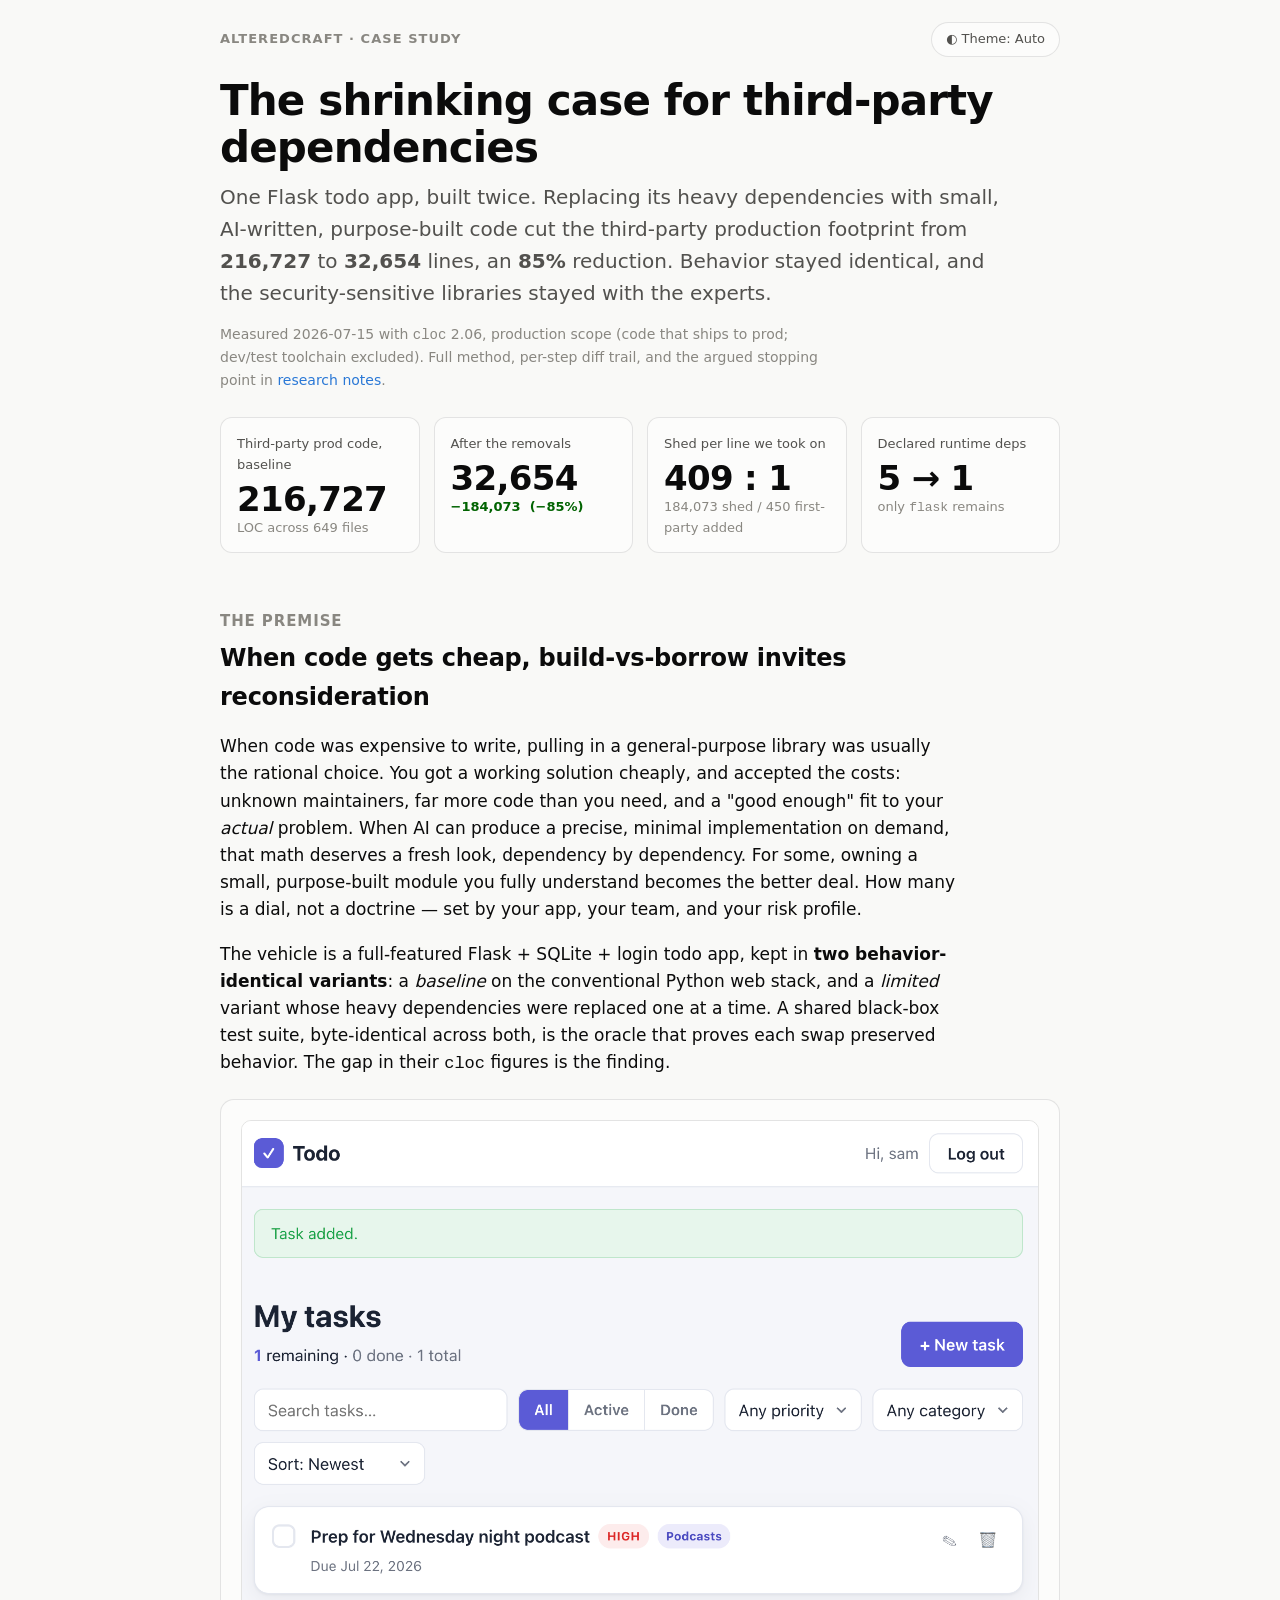
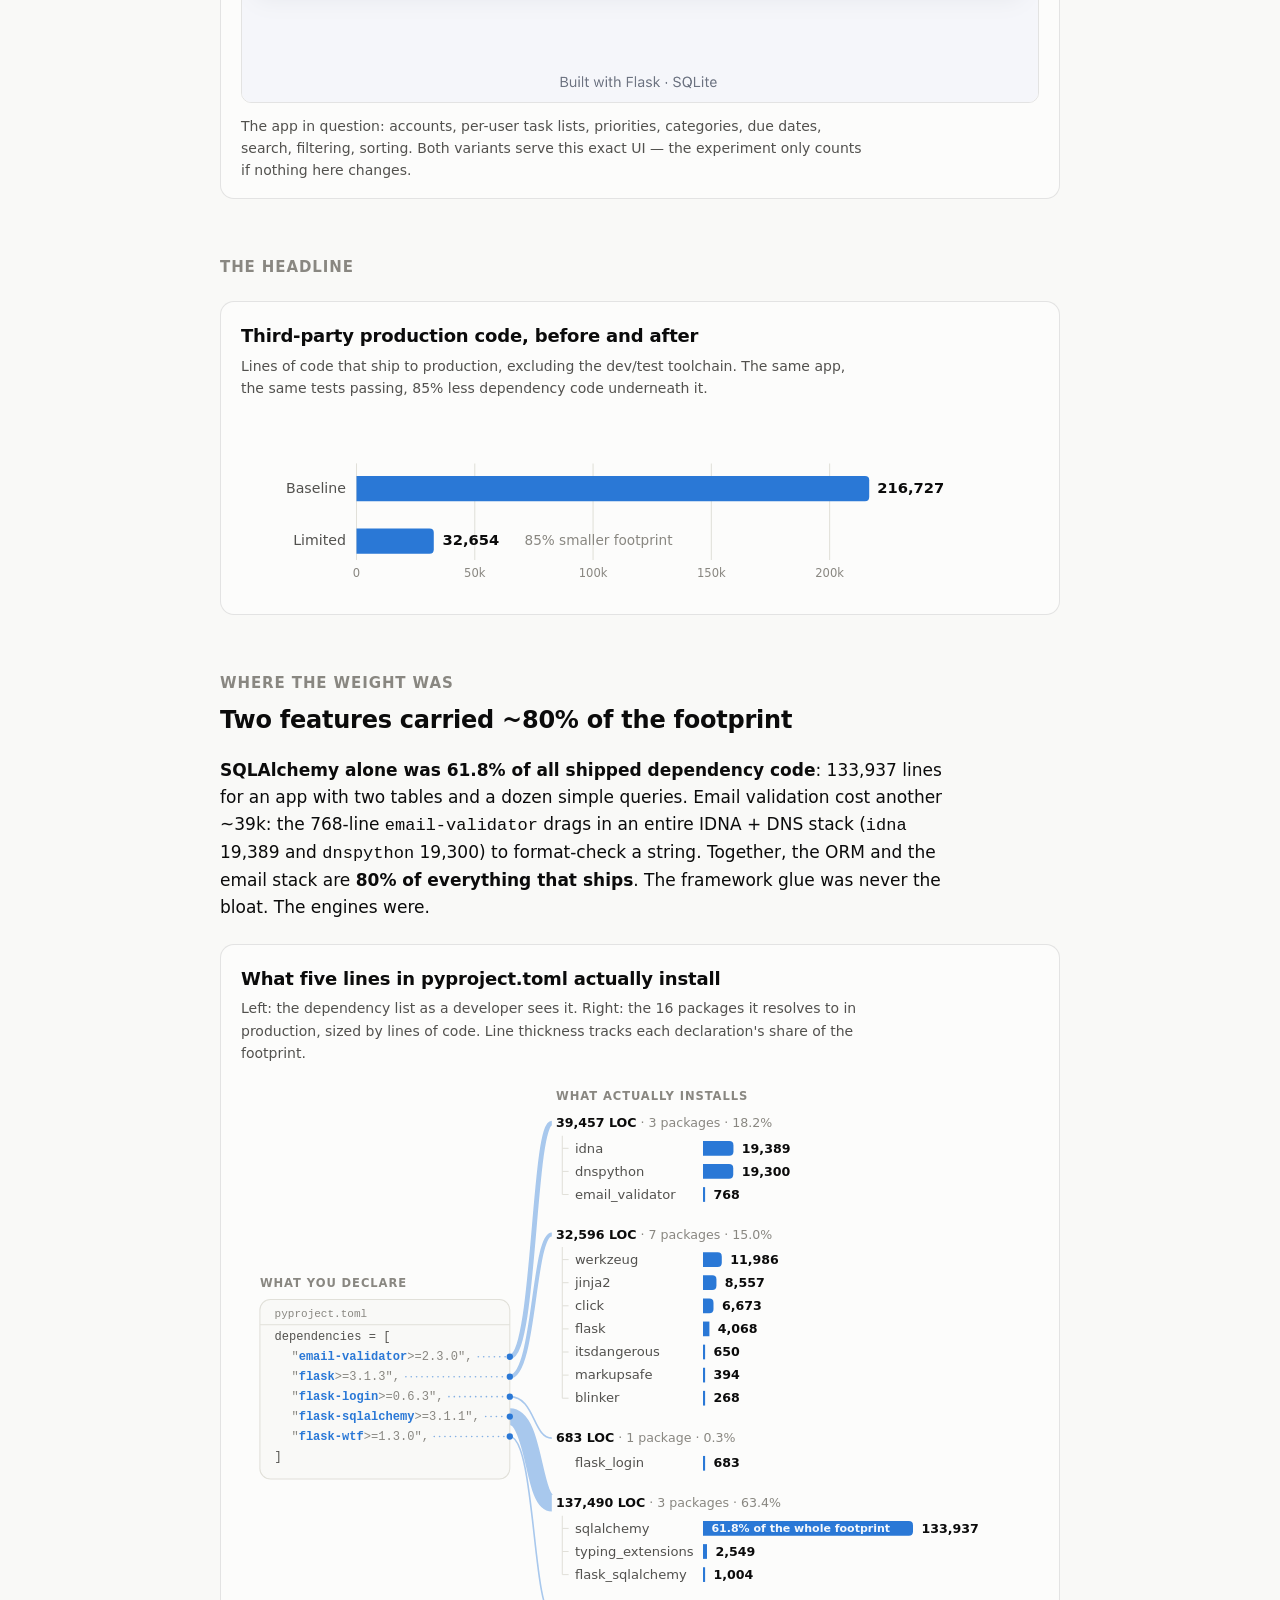
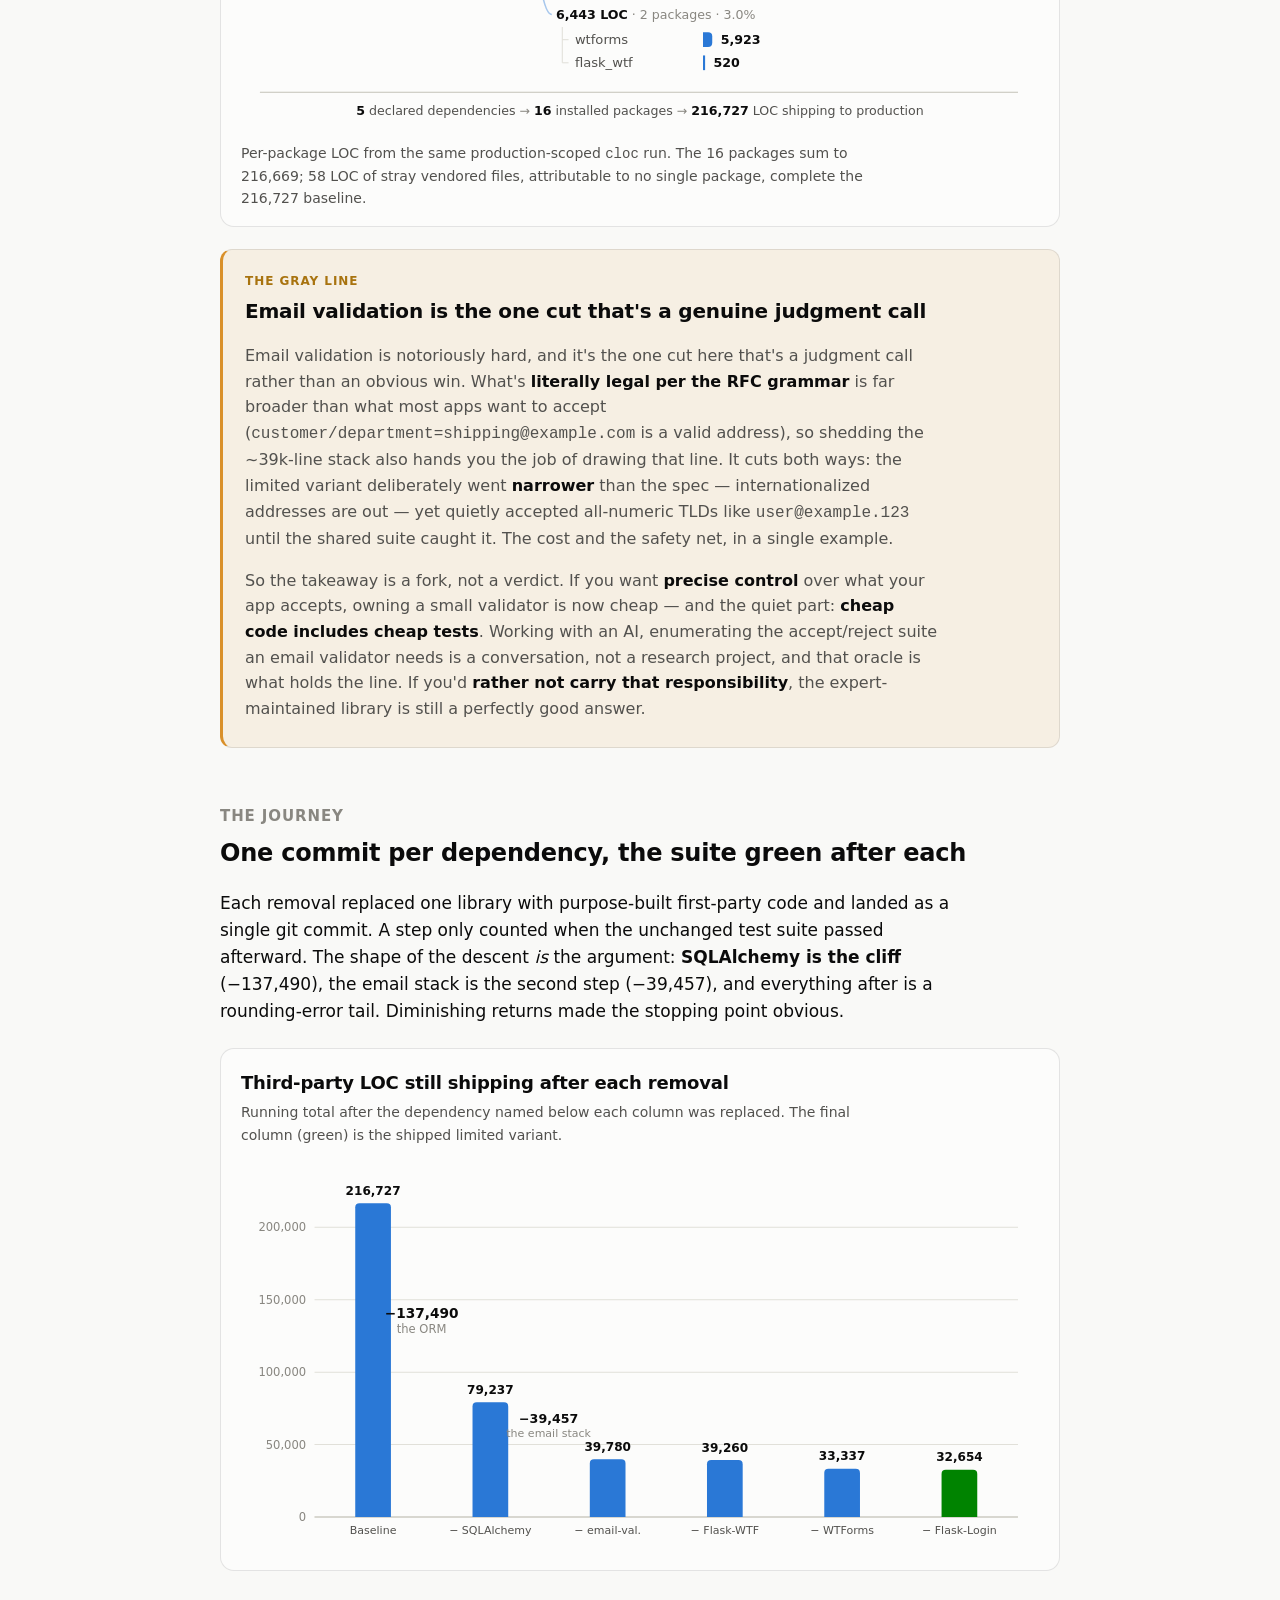
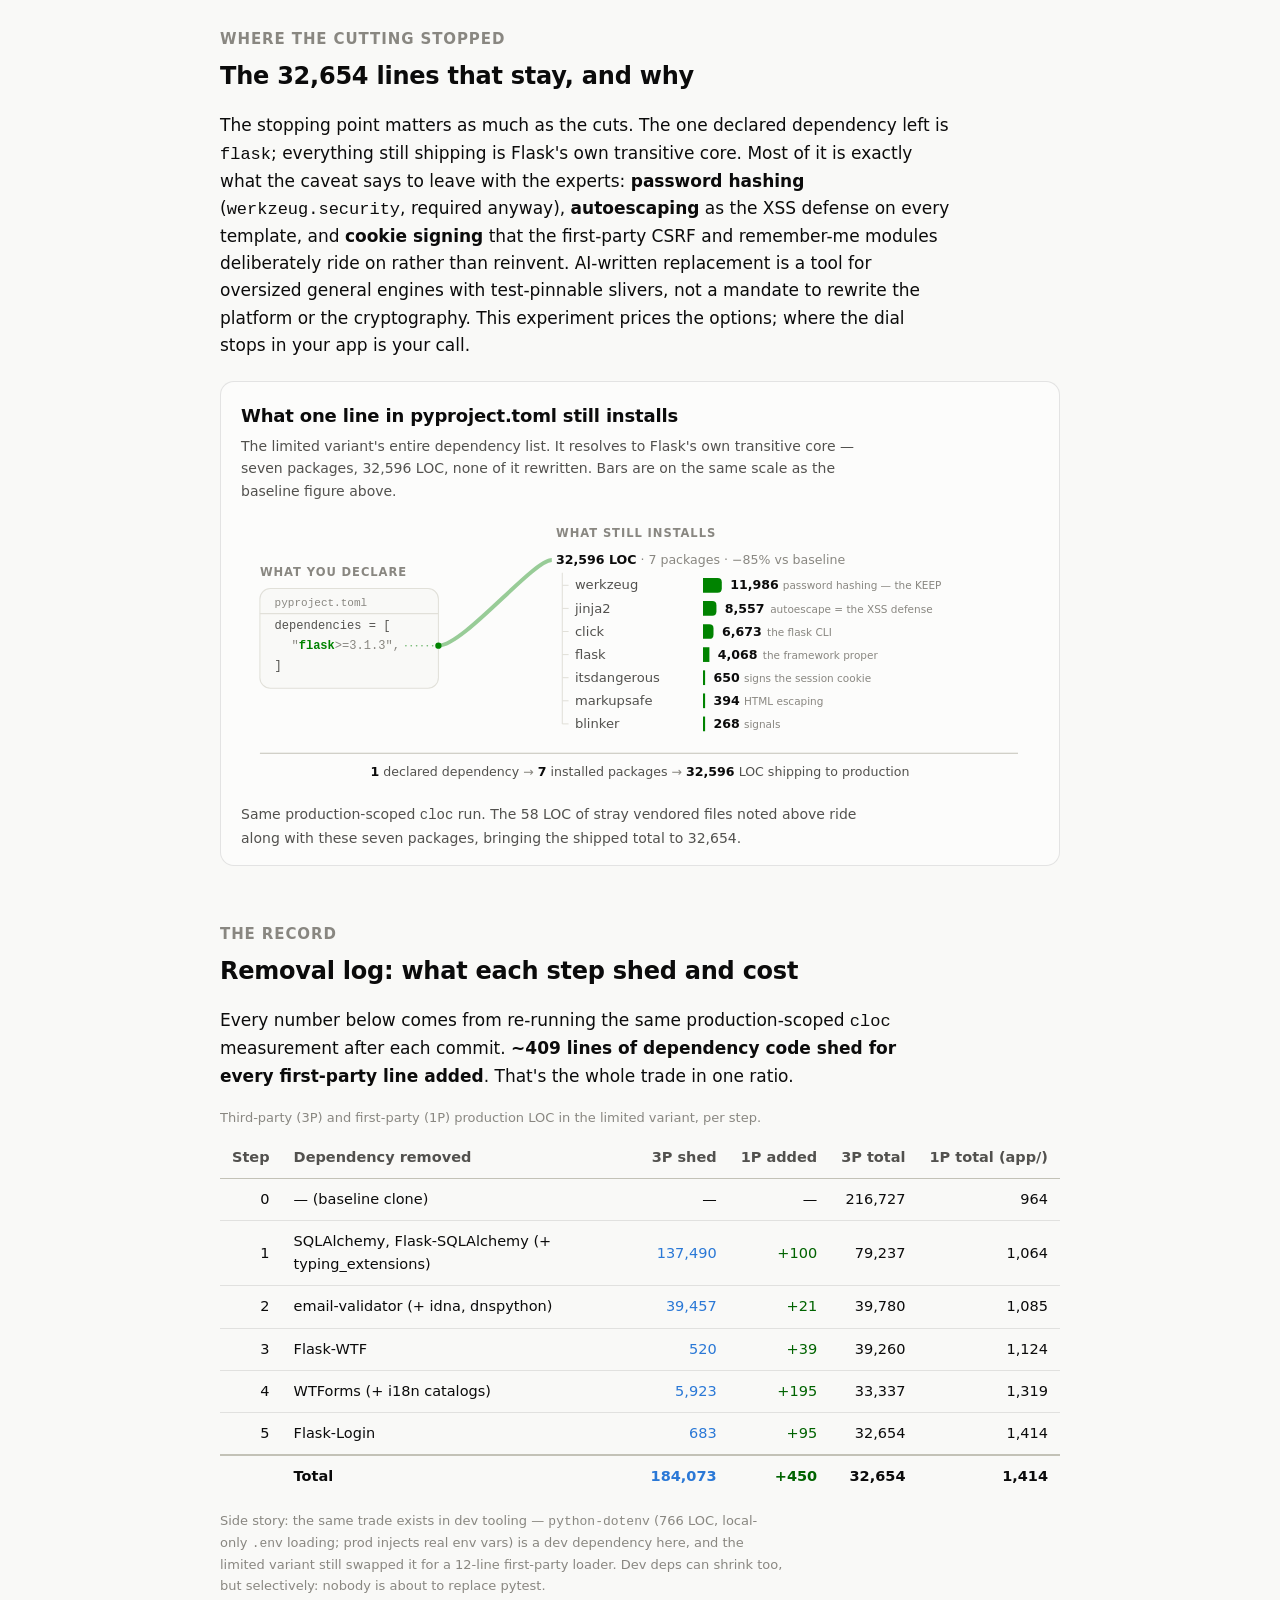
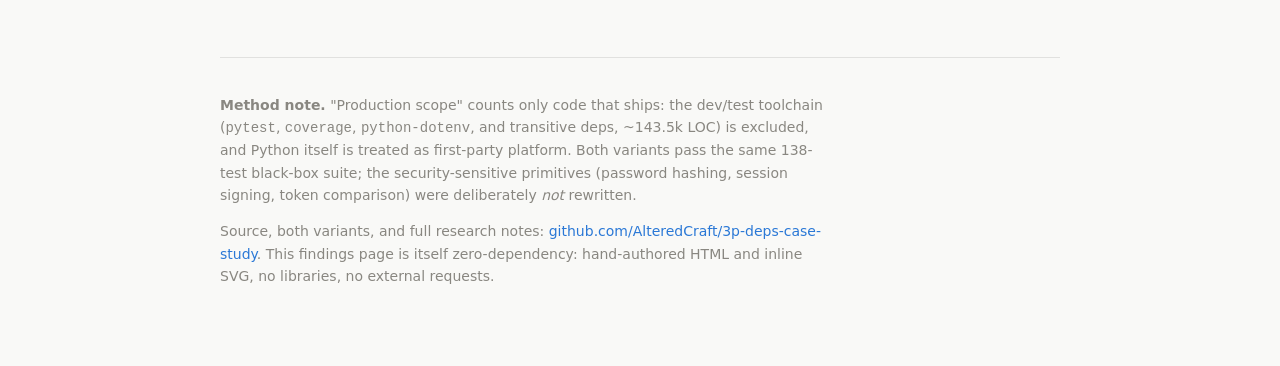
==== commit 8ee9bdf5: "Rework docs charts as pyproject.toml fan-out diagrams Replace the by-package bar chart with a before" ====
--- a/docs/index.html
+++ b/docs/index.html
@@ -4,7 +4,7 @@
 <meta charset="utf-8">
 <meta name="viewport" content="width=device-width, initial-scale=1">
 <title>Findings: The shrinking case for third-party dependencies</title>
-<meta name="description" content="Case-study findings: replacing heavy Python dependencies with small, AI-written, purpose-built code cut a Flask todo app's third-party production footprint from 217,493 to 32,654 LOC (−85%), with a principled stopping point.">
+<meta name="description" content="Case-study findings: replacing heavy Python dependencies with small, AI-written, purpose-built code cut a Flask todo app's third-party production footprint from 216,727 to 32,654 LOC (−85%), with a principled stopping point.">
 <style>
   :root {
     color-scheme: light;
@@ -13,14 +13,12 @@
     --text-primary:   #0b0b0b;
     --text-secondary: #52514e;
     --muted:       #898781;
-    --muted-fill:  #c7c6bf;
     --grid:        #e1e0d9;
     --baseline:    #c3c2b7;
     --series-1:    #2a78d6;   /* blue  — dependency code removed / shed */
     --series-2:    #008300;   /* green — code that remains in the shipped app */
     --good:        #006300;
     --border:      rgba(11,11,11,0.10);
-    --pill-bg:     rgba(0,131,0,0.12);
   }
   @media (prefers-color-scheme: dark) {
     :root:not([data-theme="light"]) {
@@ -30,14 +28,12 @@
       --text-primary:   #ffffff;
       --text-secondary: #c3c2b7;
       --muted:       #898781;
-      --muted-fill:  #4a4a46;
       --grid:        #2c2c2a;
       --baseline:    #383835;
       --series-1:    #3987e5;
       --series-2:    #008300;
       --good:        #0ca30c;
       --border:      rgba(255,255,255,0.12);
-      --pill-bg:     rgba(0,131,0,0.20);
     }
   }
   :root[data-theme="dark"] {
@@ -47,14 +43,12 @@
     --text-primary:   #ffffff;
     --text-secondary: #c3c2b7;
     --muted:       #898781;
-    --muted-fill:  #4a4a46;
     --grid:        #2c2c2a;
     --baseline:    #383835;
     --series-1:    #3987e5;
     --series-2:    #008300;
     --good:        #0ca30c;
     --border:      rgba(255,255,255,0.12);
-    --pill-bg:     rgba(0,131,0,0.20);
   }
 
   * { box-sizing: border-box; }
@@ -108,10 +102,9 @@
   figure .fig-title { font-size: 18px; font-weight: 650; letter-spacing: -0.01em; margin: 0; }
   figure .fig-sub { font-size: 14px; color: var(--text-secondary); margin: 4px 0 14px; max-width: 70ch; }
   figure svg { width: 100%; height: auto; display: block; overflow: visible; }
-  .legend { display: flex; flex-wrap: wrap; gap: 6px 20px; margin: 12px 2px 0;
-            font-size: 13px; color: var(--text-secondary); }
-  .legend span { display: inline-flex; align-items: center; gap: 7px; }
-  .swatch { width: 11px; height: 11px; border-radius: 3px; flex: none; }
+  figure img { width: 100%; height: auto; display: block; border-radius: 10px;
+               border: 1px solid var(--border); }
+  figcaption { font-size: 14px; color: var(--text-secondary); margin-top: 12px; max-width: 70ch; }
 
   /* ---- editorial callout (the gray-line aside) ---- */
   .callout { margin: 22px 0 0; background: rgba(217,144,42,0.09);
@@ -138,11 +131,7 @@
   .axis  { stroke: var(--baseline); stroke-width: 1; }
   .bar-blue  { fill: var(--series-1); }
   .bar-green { fill: var(--series-2); }
-  .bar-muted { fill: var(--muted-fill); }
   .mark:hover { opacity: .82; }
-
-  .keep-pill { display:inline-block; font-size: 11px; font-weight: 700; letter-spacing:.04em;
-     color: var(--good); background: var(--pill-bg); border-radius: 4px; padding: 1px 6px; }
 
   /* ---- table ---- */
   .tbl-scroll { overflow-x: auto; margin-top: 18px; -webkit-overflow-scrolling: touch; }
@@ -175,7 +164,7 @@
   <h1>The shrinking case for third-party dependencies</h1>
   <p class="lede">One Flask todo app, built twice. Replacing its heavy dependencies with
     small, AI-written, purpose-built code cut the third-party production footprint from
-    <strong>217,493</strong> to <strong>32,654</strong> lines, an <strong>85%</strong> reduction.
+    <strong>216,727</strong> to <strong>32,654</strong> lines, an <strong>85%</strong> reduction.
     Behavior stayed identical, and the security-sensitive libraries stayed with the experts.</p>
   <p class="sourceline">Measured 2026-07-15 with <code>cloc</code> 2.06, production scope
     (code that ships to prod; dev/test toolchain excluded). Full method, per-step diff trail, and
@@ -185,39 +174,48 @@
   <div class="stats">
     <div class="stat">
       <div class="lab">Third-party prod code, baseline</div>
-      <div class="val num">217,493</div>
-      <div class="sub">LOC across 657 files</div>
+      <div class="val num">216,727</div>
+      <div class="sub">LOC across 649 files</div>
     </div>
     <div class="stat">
       <div class="lab">After the removals</div>
       <div class="val num">32,654</div>
-      <div class="sub good">−184,839 &nbsp;(−85%)</div>
+      <div class="sub good">−184,073 &nbsp;(−85%)</div>
     </div>
     <div class="stat">
       <div class="lab">Shed per line we took on</div>
-      <div class="val num">411 : 1</div>
-      <div class="sub">184,839 shed / 450 first-party added</div>
+      <div class="val num">409 : 1</div>
+      <div class="sub">184,073 shed / 450 first-party added</div>
     </div>
     <div class="stat">
       <div class="lab">Declared runtime deps</div>
-      <div class="val num">6 → 1</div>
+      <div class="val num">5 → 1</div>
       <div class="sub">only <code>flask</code> remains</div>
     </div>
   </div>
 
   <!-- ===== PREMISE ===== -->
   <h2>The premise</h2>
-  <h3>When code gets cheap, the build-vs-borrow trade flips</h3>
+  <h3>When code gets cheap, build-vs-borrow invites reconsideration</h3>
   <p>When code was expensive to write, pulling in a general-purpose library was usually the
     rational choice. You got a working solution cheaply, and accepted the costs: unknown
     maintainers, far more code than you need, and a "good enough" fit to your <em>actual</em>
-    problem. When AI can produce a precise, minimal implementation on demand, that trade inverts
-    for many dependencies. You can own a small, purpose-built module you fully understand.</p>
+    problem. When AI can produce a precise, minimal implementation on demand, that math deserves
+    a fresh look, dependency by dependency. For some, owning a small, purpose-built module you
+    fully understand becomes the better deal. How many is a dial, not a doctrine — set by your
+    app, your team, and your risk profile.</p>
   <p>The vehicle is a full-featured Flask&nbsp;+&nbsp;SQLite&nbsp;+&nbsp;login todo app, kept in
     <span class="hl">two behavior-identical variants</span>: a <em>baseline</em> on the conventional
     Python web stack, and a <em>limited</em> variant whose heavy dependencies were replaced
     one at a time. A shared black-box test suite, byte-identical across both, is the oracle that
     proves each swap preserved behavior. The gap in their <code>cloc</code> figures is the finding.</p>
+  <figure>
+    <img src="img/todo-app.png" width="1490" height="1086"
+         alt="Screenshot of the todo app: a My Tasks page with search, All/Active/Done filters, priority and category dropdowns, sorting, a 'Task added' flash message, and one task tagged HIGH priority in a Podcasts category with a due date.">
+    <figcaption>The app in question: accounts, per-user task lists, priorities, categories, due
+      dates, search, filtering, sorting. Both variants serve this exact UI — the experiment only
+      counts if nothing here changes.</figcaption>
+  </figure>
 
   <!-- ===== CHART A: headline ===== -->
   <h2>The headline</h2>
@@ -227,7 +225,7 @@
       The same app, the same tests passing, 85% less dependency code underneath it.</p>
     <svg viewBox="0 0 760 176" role="img" aria-labelledby="aT aD">
       <title id="aT">Before and after third-party LOC</title>
-      <desc id="aD">Baseline 217,493 lines of code; limited variant 32,654 lines, an 85% reduction.</desc>
+      <desc id="aD">Baseline 216,727 lines of code; limited variant 32,654 lines, an 85% reduction.</desc>
       <!-- gridlines -->
       <g class="grid">
         <line x1="110" y1="48" x2="110" y2="140"/>
@@ -244,7 +242,7 @@
         <text x="560.6" y="156">200k</text>
       </g>
       <!-- baseline bar -->
-      <path class="bar-blue mark" d="M110,60 H596 Q600,60 600,64 V80 Q600,84 596,84 H110 Z"><title>Baseline: 217,493 LOC</title></path>
+      <path class="bar-blue mark" d="M110,60 H594.3 Q598.3,60 598.3,64 V80 Q598.3,84 594.3,84 H110 Z"><title>Baseline: 216,727 LOC</title></path>
       <!-- after bar -->
       <path class="bar-blue mark" d="M110,110 H179.6 Q183.6,110 183.6,114 V130 Q183.6,134 179.6,134 H110 Z"><title>Limited variant: 32,654 LOC</title></path>
       <!-- row labels -->
@@ -254,7 +252,7 @@
       </g>
       <!-- value labels -->
       <g class="t-primary num" font-size="14" font-weight="650">
-        <text x="608" y="76">217,493</text>
+        <text x="606" y="76">216,727</text>
         <text x="192" y="126">32,654</text>
       </g>
       <text x="270" y="126" class="t-muted" font-size="13">85% smaller footprint</text>
@@ -263,100 +261,212 @@
 
   <!-- ===== CHART C: composition ===== -->
   <h2>Where the weight was</h2>
-  <h3>Two features carried ~79% of the footprint</h3>
-  <p><span class="hl">SQLAlchemy alone was 61.6% of all shipped dependency code</span>: 133,937 lines
+  <h3>Two features carried ~80% of the footprint</h3>
+  <p><span class="hl">SQLAlchemy alone was 61.8% of all shipped dependency code</span>: 133,937 lines
     for an app with two tables and a dozen simple queries. Email validation cost another ~39k: the
     768-line <code>email-validator</code> drags in an entire IDNA + DNS stack (<code>idna</code> 19,389
     and <code>dnspython</code> 19,300) to format-check a string. Together, the ORM and the email stack
-    are <span class="hl">79% of everything that ships</span>. The framework glue was never the bloat.
+    are <span class="hl">80% of everything that ships</span>. The framework glue was never the bloat.
     The engines were.</p>
   <figure>
-    <p class="fig-title">Baseline dependency footprint, by package</p>
-    <p class="fig-sub">Production LOC per package (top&nbsp;8 shown; 9 smaller packages grouped).
-      Colored by what happened to each in the experiment.</p>
-    <svg viewBox="0 0 760 420" role="img" aria-labelledby="cT cD">
-      <title id="cT">Baseline dependency footprint by package</title>
-      <desc id="cD">SQLAlchemy 133,937 dominates, followed by idna 19,389 and dnspython 19,300. werkzeug 11,986 and other Flask-core packages are kept.</desc>
-      <g class="grid">
-        <line x1="155" y1="38" x2="155" y2="398"/>
-        <line x1="336" y1="38" x2="336" y2="398"/>
-        <line x1="517" y1="38" x2="517" y2="398"/>
-      </g>
-      <g class="t-muted num" font-size="11" text-anchor="middle">
-        <text x="155" y="412">0</text>
-        <text x="336" y="412">50,000</text>
-        <text x="517" y="412">100,000</text>
-      </g>
-      <!-- bars -->
-      <path class="bar-blue mark"  d="M155,45 H636 Q640,45 640,49 V61 Q640,65 636,65 H155 Z"><title>SQLAlchemy — 133,937 LOC (61.6%) · removed</title></path>
-      <path class="bar-blue mark"  d="M155,86 H221.2 Q225.2,86 225.2,90 V102 Q225.2,106 221.2,106 H155 Z"><title>idna — 19,389 LOC (8.9%) · removed (via email-validator)</title></path>
-      <path class="bar-blue mark"  d="M155,127 H220.9 Q224.9,127 224.9,131 V143 Q224.9,147 220.9,147 H155 Z"><title>dnspython — 19,300 LOC (8.9%) · removed (via email-validator)</title></path>
-      <path class="bar-green mark" d="M155,168 H194.4 Q198.4,168 198.4,172 V184 Q198.4,188 194.4,188 H155 Z"><title>werkzeug — 11,986 LOC (5.5%) · KEPT (password hashing; parses hostile HTTP)</title></path>
-      <path class="bar-green mark" d="M155,209 H182 Q186,209 186,213 V225 Q186,229 182,229 H155 Z"><title>jinja2 — 8,557 LOC (3.9%) · kept (templating + autoescape)</title></path>
-      <path class="bar-green mark" d="M155,250 H175.2 Q179.2,250 179.2,254 V266 Q179.2,270 175.2,270 H155 Z"><title>click — 6,673 LOC (3.1%) · kept (the flask CLI)</title></path>
-      <path class="bar-blue mark"  d="M155,291 H172.5 Q176.5,291 176.5,295 V307 Q176.5,311 172.5,311 H155 Z"><title>wtforms — 5,923 LOC (2.7%) · removed</title></path>
-      <path class="bar-green mark" d="M155,332 H165.7 Q169.7,332 169.7,336 V348 Q169.7,352 165.7,352 H155 Z"><title>flask — 4,068 LOC (1.9%) · kept (the framework)</title></path>
-      <path class="bar-muted mark" d="M155,373 H178.5 Q182.5,373 182.5,377 V389 Q182.5,393 178.5,393 H155 Z"><title>Other 9 packages — 7,602 LOC combined (mixed: some removed, some kept)</title></path>
-      <!-- name labels -->
-      <g class="t-secondary" font-size="13" text-anchor="end">
-        <text x="148" y="59">SQLAlchemy</text>
-        <text x="148" y="100">idna</text>
-        <text x="148" y="141">dnspython</text>
-        <text x="148" y="182">werkzeug</text>
-        <text x="148" y="223">jinja2</text>
-        <text x="148" y="264">click</text>
-        <text x="148" y="305">wtforms</text>
-        <text x="148" y="346">flask</text>
-        <text x="148" y="387">Other (9)</text>
-      </g>
-      <!-- value labels -->
-      <g class="t-primary num" font-size="12.5" font-weight="600">
-        <text x="648" y="59">133,937</text>
-        <text x="233" y="100">19,389</text>
-        <text x="233" y="141">19,300</text>
-        <text x="206" y="182">11,986</text>
-        <text x="194" y="223">8,557</text>
-        <text x="187" y="264">6,673</text>
-        <text x="184.5" y="305">5,923</text>
-        <text x="177.7" y="346">4,068</text>
-        <text x="190.5" y="387">7,602</text>
-      </g>
-      <!-- KEEP tag on werkzeug, after the value label -->
-      <g transform="translate(266,172)">
-        <rect x="0" y="0" width="42" height="15" rx="4" fill="var(--pill-bg)"/>
-        <text x="21" y="11" text-anchor="middle" font-size="10" font-weight="700" fill="var(--good)">KEEP</text>
-      </g>
+    <p class="fig-title">What five lines in pyproject.toml actually install</p>
+    <p class="fig-sub">Left: the dependency list as a developer sees it. Right: the 16 packages it
+      resolves to in production, sized by lines of code. Line thickness tracks each
+      declaration's share of the footprint.</p>
+    <svg viewBox="0 0 760 620" role="img" aria-labelledby="cT cD">
+      <title id="cT">What five lines in pyproject.toml actually install</title>
+      <desc id="cD">The five pyproject.toml entries resolve to 16 packages totaling 216,727 lines.
+        flask-sqlalchemy pulls in 137,490 lines, dominated by SQLAlchemy at 133,937 (61.8% of the
+        footprint); email-validator pulls in 39,457 including idna 19,389 and dnspython 19,300;
+        flask itself accounts for 32,596 across seven packages led by werkzeug 11,986;
+        flask-wtf pulls in 6,443 and flask-login 683.</desc>
+      <path d="M256,264.5 C280,264.5 278,42 296,42" fill="none" stroke="var(--series-1)" stroke-width="4.6" stroke-linecap="butt" opacity="0.4"/>
+      <path d="M256,283.5 C280,283.5 278,148 296,148" fill="none" stroke="var(--series-1)" stroke-width="3.8" stroke-linecap="butt" opacity="0.4"/>
+      <path d="M256,302.5 C280,302.5 278,342 296,342" fill="none" stroke="var(--series-1)" stroke-width="1.5" stroke-linecap="butt" opacity="0.4"/>
+      <path d="M256,321.5 C280,321.5 278,404 296,404" fill="none" stroke="var(--series-1)" stroke-width="16.0" stroke-linecap="butt" opacity="0.4"/>
+      <path d="M256,340.5 C280,340.5 278,510 296,510" fill="none" stroke="var(--series-1)" stroke-width="1.5" stroke-linecap="butt" opacity="0.4"/>
+      <text x="18" y="198" class="t-muted" font-size="11" font-weight="700" letter-spacing=".08em">WHAT YOU DECLARE</text>
+      <text x="300" y="20" class="t-muted" font-size="11" font-weight="700" letter-spacing=".08em">WHAT ACTUALLY INSTALLS</text>
+      <g font-family="ui-monospace, SFMono-Regular, Menlo, monospace">
+        <rect x="18" y="210" width="238" height="171" rx="10" fill="var(--page)" stroke="var(--grid)"/>
+        <text x="32" y="227" class="t-muted" font-size="10.5">pyproject.toml</text>
+        <line x1="18" y1="234" x2="256" y2="234" class="grid"/>
+        <text x="32" y="249" class="t-secondary" font-size="11.5">dependencies = [</text>
+        <text x="48" y="268" font-size="11.5"><tspan class="t-muted">"</tspan><tspan fill="var(--series-1)" font-weight="600">email-validator</tspan><tspan class="t-muted">>=2.3.0",</tspan></text>
+        <text x="48" y="287" font-size="11.5"><tspan class="t-muted">"</tspan><tspan fill="var(--series-1)" font-weight="600">flask</tspan><tspan class="t-muted">>=3.1.3",</tspan></text>
+        <text x="48" y="306" font-size="11.5"><tspan class="t-muted">"</tspan><tspan fill="var(--series-1)" font-weight="600">flask-login</tspan><tspan class="t-muted">>=0.6.3",</tspan></text>
+        <text x="48" y="325" font-size="11.5"><tspan class="t-muted">"</tspan><tspan fill="var(--series-1)" font-weight="600">flask-sqlalchemy</tspan><tspan class="t-muted">>=3.1.1",</tspan></text>
+        <text x="48" y="344" font-size="11.5"><tspan class="t-muted">"</tspan><tspan fill="var(--series-1)" font-weight="600">flask-wtf</tspan><tspan class="t-muted">>=1.3.0",</tspan></text>
+        <text x="32" y="363" class="t-secondary" font-size="11.5">]</text>
+      </g>
+      <line x1="226" y1="264.5" x2="252" y2="264.5" stroke="var(--series-1)" stroke-width="1.5" stroke-dasharray="0.1 5" stroke-linecap="round" opacity="0.55"/>
+      <circle cx="256" cy="264.5" r="3" fill="var(--series-1)"/>
+      <line x1="157" y1="283.5" x2="252" y2="283.5" stroke="var(--series-1)" stroke-width="1.5" stroke-dasharray="0.1 5" stroke-linecap="round" opacity="0.55"/>
+      <circle cx="256" cy="283.5" r="3" fill="var(--series-1)"/>
+      <line x1="198" y1="302.5" x2="252" y2="302.5" stroke="var(--series-1)" stroke-width="1.5" stroke-dasharray="0.1 5" stroke-linecap="round" opacity="0.55"/>
+      <circle cx="256" cy="302.5" r="3" fill="var(--series-1)"/>
+      <line x1="233" y1="321.5" x2="252" y2="321.5" stroke="var(--series-1)" stroke-width="1.5" stroke-dasharray="0.1 5" stroke-linecap="round" opacity="0.55"/>
+      <circle cx="256" cy="321.5" r="3" fill="var(--series-1)"/>
+      <line x1="184" y1="340.5" x2="252" y2="340.5" stroke="var(--series-1)" stroke-width="1.5" stroke-dasharray="0.1 5" stroke-linecap="round" opacity="0.55"/>
+      <circle cx="256" cy="340.5" r="3" fill="var(--series-1)"/>
+
+      <!-- email-validator -->
+      <text x="300" y="46" font-size="12"><tspan class="t-primary num" font-weight="650">39,457 LOC</tspan><tspan class="t-muted"> · 3 packages · 18.2%</tspan></text>
+      <line x1="306" y1="54" x2="306" y2="110" class="grid"/>
+      <g class="mark">
+        <title>idna — 19,389 LOC · internationalized domain names — 8.9% of the footprint, pulled in transitively</title>
+        <line x1="306" y1="66" x2="312" y2="66" class="grid"/>
+        <text x="318" y="70" class="t-secondary" font-size="12.5">idna</text>
+        <path class="bar-blue" d="M440,59 H465.0 Q469.0,59 469.0,63 V69 Q469.0,73 465.0,73 H440 Z"/>
+        <text x="477.0" y="70" class="t-primary num" font-size="12" font-weight="600">19,389</text>
+      </g>
+      <g class="mark">
+        <title>dnspython — 19,300 LOC · DNS toolkit for deliverability checks — 8.9%, pulled in transitively</title>
+        <line x1="306" y1="88" x2="312" y2="88" class="grid"/>
+        <text x="318" y="92" class="t-secondary" font-size="12.5">dnspython</text>
+        <path class="bar-blue" d="M440,81 H464.8 Q468.8,81 468.8,85 V91 Q468.8,95 464.8,95 H440 Z"/>
+        <text x="476.8" y="92" class="t-primary num" font-size="12" font-weight="600">19,300</text>
+      </g>
+      <g class="mark">
+        <title>email_validator — 768 LOC · the validator itself — 0.4%; the two packages above are its freight</title>
+        <line x1="306" y1="110" x2="312" y2="110" class="grid"/>
+        <text x="318" y="114" class="t-secondary" font-size="12.5">email_validator</text>
+        <rect class="bar-blue" x="440" y="103" width="2.0" height="14"/>
+        <text x="450.0" y="114" class="t-primary num" font-size="12" font-weight="600">768</text>
+      </g>
+
+      <!-- flask -->
+      <text x="300" y="152" font-size="12"><tspan class="t-primary num" font-weight="650">32,596 LOC</tspan><tspan class="t-muted"> · 7 packages · 15.0%</tspan></text>
+      <line x1="306" y1="160" x2="306" y2="304" class="grid"/>
+      <g class="mark">
+        <title>werkzeug — 11,986 LOC · WSGI utils + werkzeug.security password hashing — 5.5%</title>
+        <line x1="306" y1="172" x2="312" y2="172" class="grid"/>
+        <text x="318" y="176" class="t-secondary" font-size="12.5">werkzeug</text>
+        <path class="bar-blue" d="M440,165 H453.9 Q457.9,165 457.9,169 V175 Q457.9,179 453.9,179 H440 Z"/>
+        <text x="465.9" y="176" class="t-primary num" font-size="12" font-weight="600">11,986</text>
+      </g>
+      <g class="mark">
+        <title>jinja2 — 8,557 LOC · templating; autoescape is the XSS defense — 3.9%</title>
+        <line x1="306" y1="194" x2="312" y2="194" class="grid"/>
+        <text x="318" y="198" class="t-secondary" font-size="12.5">jinja2</text>
+        <path class="bar-blue" d="M440,187 H448.8 Q452.8,187 452.8,191 V197 Q452.8,201 448.8,201 H440 Z"/>
+        <text x="460.8" y="198" class="t-primary num" font-size="12" font-weight="600">8,557</text>
+      </g>
+      <g class="mark">
+        <title>click — 6,673 LOC · the flask CLI — 3.1%</title>
+        <line x1="306" y1="216" x2="312" y2="216" class="grid"/>
+        <text x="318" y="220" class="t-secondary" font-size="12.5">click</text>
+        <path class="bar-blue" d="M440,209 H446.0 Q450.0,209 450.0,213 V219 Q450.0,223 446.0,223 H440 Z"/>
+        <text x="458.0" y="220" class="t-primary num" font-size="12" font-weight="600">6,673</text>
+      </g>
+      <g class="mark">
+        <title>flask — 4,068 LOC · the framework proper — 1.9%</title>
+        <line x1="306" y1="238" x2="312" y2="238" class="grid"/>
+        <text x="318" y="242" class="t-secondary" font-size="12.5">flask</text>
+        <rect class="bar-blue" x="440" y="231" width="6.1" height="14"/>
+        <text x="454.1" y="242" class="t-primary num" font-size="12" font-weight="600">4,068</text>
+      </g>
+      <g class="mark">
+        <title>itsdangerous — 650 LOC · signs the session cookie — 0.3%</title>
+        <line x1="306" y1="260" x2="312" y2="260" class="grid"/>
+        <text x="318" y="264" class="t-secondary" font-size="12.5">itsdangerous</text>
+        <rect class="bar-blue" x="440" y="253" width="2.0" height="14"/>
+        <text x="450.0" y="264" class="t-primary num" font-size="12" font-weight="600">650</text>
+      </g>
+      <g class="mark">
+        <title>markupsafe — 394 LOC · HTML escaping — 0.2%</title>
+        <line x1="306" y1="282" x2="312" y2="282" class="grid"/>
+        <text x="318" y="286" class="t-secondary" font-size="12.5">markupsafe</text>
+        <rect class="bar-blue" x="440" y="275" width="2.0" height="14"/>
+        <text x="450.0" y="286" class="t-primary num" font-size="12" font-weight="600">394</text>
+      </g>
+      <g class="mark">
+        <title>blinker — 268 LOC · signals — 0.1%</title>
+        <line x1="306" y1="304" x2="312" y2="304" class="grid"/>
+        <text x="318" y="308" class="t-secondary" font-size="12.5">blinker</text>
+        <rect class="bar-blue" x="440" y="297" width="2.0" height="14"/>
+        <text x="450.0" y="308" class="t-primary num" font-size="12" font-weight="600">268</text>
+      </g>
+
+      <!-- flask-login -->
+      <text x="300" y="346" font-size="12"><tspan class="t-primary num" font-weight="650">683 LOC</tspan><tspan class="t-muted"> · 1 package · 0.3%</tspan></text>
+      <g class="mark">
+        <title>flask_login — 683 LOC · session/auth management — 0.3%</title>
+        <text x="318" y="370" class="t-secondary" font-size="12.5">flask_login</text>
+        <rect class="bar-blue" x="440" y="359" width="2.0" height="14"/>
+        <text x="450.0" y="370" class="t-primary num" font-size="12" font-weight="600">683</text>
+      </g>
+
+      <!-- flask-sqlalchemy -->
+      <text x="300" y="408" font-size="12"><tspan class="t-primary num" font-weight="650">137,490 LOC</tspan><tspan class="t-muted"> · 3 packages · 63.4%</tspan></text>
+      <line x1="306" y1="416" x2="306" y2="472" class="grid"/>
+      <g class="mark">
+        <title>sqlalchemy — 133,937 LOC · ORM + Core — 61.8% of all shipped dependency code, for two tables and a dozen queries</title>
+        <line x1="306" y1="428" x2="312" y2="428" class="grid"/>
+        <text x="318" y="432" class="t-secondary" font-size="12.5">sqlalchemy</text>
+        <path class="bar-blue" d="M440,421 H636.0 Q640.0,421 640.0,425 V431 Q640.0,435 636.0,435 H440 Z"/>
+        <text x="648.0" y="432" class="t-primary num" font-size="12" font-weight="600">133,937</text>
+        <text x="448" y="431.5" font-size="10.5" font-weight="600" fill="#ffffff" opacity="0.95">61.8% of the whole footprint</text>
+      </g>
+      <g class="mark">
+        <title>typing_extensions — 2,549 LOC · back-ported typing — 1.2%, pulled in by SQLAlchemy</title>
+        <line x1="306" y1="450" x2="312" y2="450" class="grid"/>
+        <text x="318" y="454" class="t-secondary" font-size="12.5">typing_extensions</text>
+        <rect class="bar-blue" x="440" y="443" width="3.8" height="14"/>
+        <text x="451.8" y="454" class="t-primary num" font-size="12" font-weight="600">2,549</text>
+      </g>
+      <g class="mark">
+        <title>flask_sqlalchemy — 1,004 LOC · Flask ↔ SQLAlchemy glue — 0.5%</title>
+        <line x1="306" y1="472" x2="312" y2="472" class="grid"/>
+        <text x="318" y="476" class="t-secondary" font-size="12.5">flask_sqlalchemy</text>
+        <rect class="bar-blue" x="440" y="465" width="2.0" height="14"/>
+        <text x="450.0" y="476" class="t-primary num" font-size="12" font-weight="600">1,004</text>
+      </g>
+
+      <!-- flask-wtf -->
+      <text x="300" y="514" font-size="12"><tspan class="t-primary num" font-weight="650">6,443 LOC</tspan><tspan class="t-muted"> · 2 packages · 3.0%</tspan></text>
+      <line x1="306" y1="522" x2="306" y2="556" class="grid"/>
+      <g class="mark">
+        <title>wtforms — 5,923 LOC · form definitions + validation — 2.7%, pulled in transitively</title>
+        <line x1="306" y1="534" x2="312" y2="534" class="grid"/>
+        <text x="318" y="538" class="t-secondary" font-size="12.5">wtforms</text>
+        <path class="bar-blue" d="M440,527 H444.8 Q448.8,527 448.8,531 V537 Q448.8,541 444.8,541 H440 Z"/>
+        <text x="456.8" y="538" class="t-primary num" font-size="12" font-weight="600">5,923</text>
+      </g>
+      <g class="mark">
+        <title>flask_wtf — 520 LOC · CSRF + Flask/WTForms glue — 0.2%</title>
+        <line x1="306" y1="556" x2="312" y2="556" class="grid"/>
+        <text x="318" y="560" class="t-secondary" font-size="12.5">flask_wtf</text>
+        <rect class="bar-blue" x="440" y="549" width="2.0" height="14"/>
+        <text x="450.0" y="560" class="t-primary num" font-size="12" font-weight="600">520</text>
+      </g>
+
+      <line x1="18" y1="584" x2="740" y2="584" class="axis"/>
+      <text x="380" y="606" text-anchor="middle" class="t-secondary" font-size="12"><tspan font-weight="650" class="t-primary num">5</tspan> declared dependencies <tspan class="t-muted">→</tspan> <tspan font-weight="650" class="t-primary num">16</tspan> installed packages <tspan class="t-muted">→</tspan> <tspan font-weight="650" class="t-primary num">216,727</tspan> LOC shipping to production</text>
     </svg>
-    <div class="legend">
-      <span><span class="swatch" style="background:var(--series-1)"></span>Removed in the experiment</span>
-      <span><span class="swatch" style="background:var(--series-2)"></span>Kept: ships in the limited variant</span>
-      <span><span class="swatch" style="background:var(--muted-fill)"></span>Other (9 pkgs, mixed)</span>
-    </div>
+    <figcaption>Per-package LOC from the same production-scoped <code>cloc</code> run. The 16
+      packages sum to 216,669; 58 LOC of stray vendored files, attributable to no single
+      package, complete the 216,727 baseline.</figcaption>
   </figure>
 
   <!-- ===== CALLOUT: the gray line ===== -->
   <div class="callout">
     <span class="callout-label">The gray line</span>
     <h3 class="callout-h">Email validation is the one cut that's a genuine judgment call</h3>
-    <p>Email validation is notoriously hard, and it's the removal on this list where the trade is
-      a judgment call rather than an obvious win. What is <span class="hl">literally legal
-      per the RFC grammar</span> is far broader than what most apps actually want to accept. The
-      accepted list in these tests already includes legal-but-exotic forms like
-      <code>customer/department=shipping@example.com</code> and <code>user{brace}@example.com</code>.
-      Replacing the library doesn't only shed ~39k lines; it hands you the job of deciding where
-      that line falls.</p>
-    <p>And that cuts both ways. The limited variant deliberately drew a <span class="hl">narrower</span>
-      line than the spec: internationalized (Unicode) addresses are no longer accepted, a
-      deliberate feature for an app that never needed them. But owning the boundary also means you
-      can get its subtleties wrong: the purpose-built check quietly accepted all-numeric TLDs like
-      <code>user@example.123</code> that the library rejects. The shared test suite caught the
-      divergence and we tightened the validator to match. That's the cost and the safety net in a
-      single example.</p>
-    <p>So the honest takeaway is a fork, not a verdict. If you want <span class="hl">precise control</span>
-      over exactly which addresses your app accepts, and you keep a test oracle to hold the line,
-      owning a small validator is now cheap and worth it. If you would <span class="hl">rather not
-      carry that responsibility</span>, the expert-maintained library is still a perfectly good
-      answer. "Limiting, not eliminating" applies to the decision itself, not only the code.</p>
+    <p>Email validation is notoriously hard, and it's the one cut here that's a judgment call rather
+      than an obvious win. What's <span class="hl">literally legal per the RFC grammar</span> is far
+      broader than what most apps want to accept (<code>customer/department=shipping@example.com</code>
+      is a valid address), so shedding the ~39k-line stack also hands you the job of drawing that
+      line. It cuts both ways: the limited variant deliberately went <span class="hl">narrower</span>
+      than the spec — internationalized addresses are out — yet quietly accepted all-numeric TLDs
+      like <code>user@example.123</code> until the shared suite caught it. The cost and the safety
+      net, in a single example.</p>
+    <p>So the takeaway is a fork, not a verdict. If you want <span class="hl">precise control</span>
+      over what your app accepts, owning a small validator is now cheap — and the quiet part:
+      <span class="hl">cheap code includes cheap tests</span>. Working with an AI, enumerating the
+      accept/reject suite an email validator needs is a conversation, not a research project, and
+      that oracle is what holds the line. If you'd <span class="hl">rather not carry that
+      responsibility</span>, the expert-maintained library is still a perfectly good answer.</p>
   </div>
 
   <!-- ===== CHART B: the journey ===== -->
@@ -373,7 +483,7 @@
       The final column (green) is the shipped limited variant.</p>
     <svg viewBox="0 0 760 375" role="img" aria-labelledby="bT bD">
       <title id="bT">Third-party LOC remaining after each removal step</title>
-      <desc id="bD">217,493 at baseline; 80,003 after SQLAlchemy; 40,546 after email-validator; 40,026 after Flask-WTF; 34,103 after WTForms; 33,420 after Flask-Login; 32,654 after python-dotenv.</desc>
+      <desc id="bD">216,727 at baseline; 79,237 after SQLAlchemy; 39,780 after email-validator; 39,260 after Flask-WTF; 33,337 after WTForms; 32,654 after Flask-Login.</desc>
       <!-- gridlines -->
       <g class="grid">
         <line x1="70" y1="340" x2="740" y2="340"/>
@@ -391,39 +501,36 @@
         <text x="62" y="68">200,000</text>
       </g>
       <!-- columns -->
-      <path class="bar-blue mark"  d="M101,340 V44 Q101,40 105,40 H131 Q135,40 135,44 V340 Z"><title>Baseline — 217,493 LOC</title></path>
-      <path class="bar-blue mark"  d="M195,340 V233.7 Q195,229.7 199,229.7 H225 Q229,229.7 229,233.7 V340 Z"><title>After removing SQLAlchemy — 80,003 LOC (−137,490)</title></path>
-      <path class="bar-blue mark"  d="M289,340 V288.1 Q289,284.1 293,284.1 H319 Q323,284.1 323,288.1 V340 Z"><title>After removing email-validator — 40,546 LOC (−39,457)</title></path>
-      <path class="bar-blue mark"  d="M383,340 V288.8 Q383,284.8 387,284.8 H413 Q417,284.8 417,288.8 V340 Z"><title>After removing Flask-WTF — 40,026 LOC (−520)</title></path>
-      <path class="bar-blue mark"  d="M477,340 V297.0 Q477,293.0 481,293.0 H507 Q511,293.0 511,297.0 V340 Z"><title>After removing WTForms — 34,103 LOC (−5,923)</title></path>
-      <path class="bar-blue mark"  d="M571,340 V297.9 Q571,293.9 575,293.9 H601 Q605,293.9 605,297.9 V340 Z"><title>After removing Flask-Login — 33,420 LOC (−683)</title></path>
-      <path class="bar-green mark" d="M665,340 V299.0 Q665,295.0 669,295.0 H695 Q699,295.0 699,299.0 V340 Z"><title>After removing python-dotenv — 32,654 LOC (−766) · shipped final state</title></path>
+      <path class="bar-blue mark"  d="M108.8,340 V45.1 Q108.8,41.1 112.8,41.1 H138.8 Q142.8,41.1 142.8,45.1 V340 Z"><title>Baseline — 216,727 LOC</title></path>
+      <path class="bar-blue mark"  d="M220.5,340 V234.7 Q220.5,230.7 224.5,230.7 H250.5 Q254.5,230.7 254.5,234.7 V340 Z"><title>After removing SQLAlchemy — 79,237 LOC (−137,490)</title></path>
+      <path class="bar-blue mark"  d="M332.2,340 V289.1 Q332.2,285.1 336.2,285.1 H362.2 Q366.2,285.1 366.2,289.1 V340 Z"><title>After removing email-validator — 39,780 LOC (−39,457)</title></path>
+      <path class="bar-blue mark"  d="M443.8,340 V289.8 Q443.8,285.8 447.8,285.8 H473.8 Q477.8,285.8 477.8,289.8 V340 Z"><title>After removing Flask-WTF — 39,260 LOC (−520)</title></path>
+      <path class="bar-blue mark"  d="M555.5,340 V298.0 Q555.5,294.0 559.5,294.0 H585.5 Q589.5,294.0 589.5,298.0 V340 Z"><title>After removing WTForms — 33,337 LOC (−5,923)</title></path>
+      <path class="bar-green mark" d="M667.2,340 V299.0 Q667.2,295.0 671.2,295.0 H697.2 Q701.2,295.0 701.2,299.0 V340 Z"><title>After removing Flask-Login — 32,654 LOC (−683) · shipped final state</title></path>
       <!-- cap value labels -->
       <g class="t-primary num" font-size="11.5" font-weight="600" text-anchor="middle">
-        <text x="118" y="32">217,493</text>
-        <text x="212" y="221.7">80,003</text>
-        <text x="306" y="276.1">40,546</text>
-        <text x="400" y="276.8">40,026</text>
-        <text x="494" y="285">34,103</text>
-        <text x="588" y="285.9">33,420</text>
-        <text x="682" y="287">32,654</text>
+        <text x="125.8" y="33">216,727</text>
+        <text x="237.5" y="222.7">79,237</text>
+        <text x="349.2" y="277.1">39,780</text>
+        <text x="460.8" y="277.8">39,260</text>
+        <text x="572.5" y="286">33,337</text>
+        <text x="684.2" y="287">32,654</text>
       </g>
       <!-- x labels -->
       <g class="t-secondary" font-size="10.5" text-anchor="middle">
-        <text x="118" y="356">Baseline</text>
-        <text x="212" y="356">− SQLAlchemy</text>
-        <text x="306" y="356">− email-val.</text>
-        <text x="400" y="356">− Flask-WTF</text>
-        <text x="494" y="356">− WTForms</text>
-        <text x="588" y="356">− Flask-Login</text>
-        <text x="682" y="356">− dotenv</text>
+        <text x="125.8" y="356">Baseline</text>
+        <text x="237.5" y="356">− SQLAlchemy</text>
+        <text x="349.2" y="356">− email-val.</text>
+        <text x="460.8" y="356">− Flask-WTF</text>
+        <text x="572.5" y="356">− WTForms</text>
+        <text x="684.2" y="356">− Flask-Login</text>
       </g>
       <!-- callouts on the two big drops -->
       <g text-anchor="middle">
-        <text x="150" y="150" class="t-primary num" font-size="13" font-weight="700">−137,490</text>
-        <text x="150" y="165" class="t-muted" font-size="11">the ORM</text>
-        <text x="262" y="250" class="t-primary num" font-size="12" font-weight="700">−39,457</text>
-        <text x="262" y="264" class="t-muted" font-size="10.5">the email stack</text>
+        <text x="172" y="150" class="t-primary num" font-size="13" font-weight="700">−137,490</text>
+        <text x="172" y="165" class="t-muted" font-size="11">the ORM</text>
+        <text x="293" y="250" class="t-primary num" font-size="12" font-weight="700">−39,457</text>
+        <text x="293" y="264" class="t-muted" font-size="10.5">the email stack</text>
       </g>
     </svg>
   </figure>
@@ -438,67 +545,103 @@
     defense on every template, and <span class="hl">cookie signing</span> that the first-party CSRF and
     remember-me modules deliberately ride on rather than reinvent. AI-written replacement is a tool for
     oversized general engines with test-pinnable slivers, not a mandate to rewrite the platform or the
-    cryptography.</p>
+    cryptography. This experiment prices the options; where the dial stops in your app is your call.</p>
   <figure>
-    <p class="fig-title">What still ships: Flask's transitive core</p>
-    <p class="fig-sub">The remaining 32,654 LOC, all pulled in by <code>flask</code> itself.
-      Nothing here was rewritten.</p>
-    <svg viewBox="0 0 760 320" role="img" aria-labelledby="dT dD">
-      <title id="dT">Remaining dependencies after the experiment</title>
-      <desc id="dD">werkzeug 11,986; jinja2 8,557; click 6,673; flask 4,068; itsdangerous 650; markupsafe 394; blinker 268.</desc>
-      <g class="grid">
-        <line x1="155" y1="28" x2="155" y2="298"/>
-        <line x1="344.8" y1="28" x2="344.8" y2="298"/>
-        <line x1="534.6" y1="28" x2="534.6" y2="298"/>
-      </g>
-      <g class="t-muted num" font-size="11" text-anchor="middle">
-        <text x="155" y="312">0</text>
-        <text x="344.8" y="312">5,000</text>
-        <text x="534.6" y="312">10,000</text>
-      </g>
-      <!-- bars (all kept, green) -->
-      <path class="bar-green mark" d="M155,30 H606 Q610,30 610,34 V46 Q610,50 606,50 H155 Z"><title>werkzeug — 11,986 LOC · password hashing (the KEEP) + hostile HTTP parsing</title></path>
-      <path class="bar-green mark" d="M155,70 H475.9 Q479.9,70 479.9,74 V86 Q479.9,90 475.9,90 H155 Z"><title>jinja2 — 8,557 LOC · templating + autoescaping (XSS defense)</title></path>
-      <path class="bar-green mark" d="M155,110 H404.3 Q408.3,110 408.3,114 V126 Q408.3,130 404.3,130 H155 Z"><title>click — 6,673 LOC · the flask CLI</title></path>
-      <path class="bar-green mark" d="M155,150 H305.4 Q309.4,150 309.4,154 V166 Q309.4,170 305.4,170 H155 Z"><title>flask — 4,068 LOC · the framework proper</title></path>
-      <path class="bar-green mark" d="M155,190 H175.7 Q179.7,190 179.7,194 V206 Q179.7,210 175.7,210 H155 Z"><title>itsdangerous — 650 LOC · signs the session cookie</title></path>
-      <path class="bar-green mark" d="M155,230 H166 Q170,230 170,234 V246 Q170,250 166,250 H155 Z"><title>markupsafe — 394 LOC · HTML escaping</title></path>
-      <path class="bar-green mark" d="M155,270 H161.2 Q165.2,270 165.2,274 V286 Q165.2,290 161.2,290 H155 Z"><title>blinker — 268 LOC · signals</title></path>
-      <!-- name + reason labels (left) -->
-      <g text-anchor="end">
-        <text class="t-secondary" font-size="13" x="148" y="38">werkzeug</text>
-        <text class="t-muted" font-size="9" x="148" y="49">password hashing · KEEP</text>
-        <text class="t-secondary" font-size="13" x="148" y="78">jinja2</text>
-        <text class="t-muted" font-size="9" x="148" y="89">autoescape = XSS defense</text>
-        <text class="t-secondary" font-size="13" x="148" y="118">click</text>
-        <text class="t-muted" font-size="9" x="148" y="129">the flask CLI</text>
-        <text class="t-secondary" font-size="13" x="148" y="158">flask</text>
-        <text class="t-muted" font-size="9" x="148" y="169">the framework</text>
-        <text class="t-secondary" font-size="13" x="148" y="198">itsdangerous</text>
-        <text class="t-muted" font-size="9" x="148" y="209">signs the session</text>
-        <text class="t-secondary" font-size="13" x="148" y="238">markupsafe</text>
-        <text class="t-muted" font-size="9" x="148" y="249">HTML escaping</text>
-        <text class="t-secondary" font-size="13" x="148" y="278">blinker</text>
-        <text class="t-muted" font-size="9" x="148" y="289">signals</text>
-      </g>
-      <!-- value labels -->
-      <g class="t-primary num" font-size="12.5" font-weight="600">
-        <text x="618" y="44">11,986</text>
-        <text x="488" y="84">8,557</text>
-        <text x="416" y="124">6,673</text>
-        <text x="317" y="164">4,068</text>
-        <text x="188" y="204">650</text>
-        <text x="178" y="244">394</text>
-        <text x="173" y="284">268</text>
-      </g>
+    <p class="fig-title">What one line in pyproject.toml still installs</p>
+    <p class="fig-sub">The limited variant's entire dependency list. It resolves to Flask's own transitive
+      core — seven packages, 32,596 LOC, none of it rewritten. Bars are on the same scale
+      as the baseline figure above.</p>
+    <svg viewBox="0 0 760 262" role="img" aria-labelledby="dT dD">
+      <title id="dT">What one line in pyproject.toml still installs</title>
+      <desc id="dD">The limited variant declares only flask, which resolves to seven packages totaling
+        32,596 lines: werkzeug 11,986; jinja2 8,557; click 6,673; flask 4,068; itsdangerous 650;
+        markupsafe 394; blinker 268. That is 15% of the baseline footprint.</desc>
+      <path d="M188,123.5 C212,123.5 278,42 296,42" fill="none" stroke="var(--series-2)" stroke-width="3.8" stroke-linecap="butt" opacity="0.4"/>
+      <text x="18" y="57" class="t-muted" font-size="11" font-weight="700" letter-spacing=".08em">WHAT YOU DECLARE</text>
+      <text x="300" y="20" class="t-muted" font-size="11" font-weight="700" letter-spacing=".08em">WHAT STILL INSTALLS</text>
+      <g font-family="ui-monospace, SFMono-Regular, Menlo, monospace">
+        <rect x="18" y="69" width="170" height="95" rx="10" fill="var(--page)" stroke="var(--grid)"/>
+        <text x="32" y="86" class="t-muted" font-size="10.5">pyproject.toml</text>
+        <line x1="18" y1="93" x2="188" y2="93" class="grid"/>
+        <text x="32" y="108" class="t-secondary" font-size="11.5">dependencies = [</text>
+        <text x="48" y="127" font-size="11.5"><tspan class="t-muted">"</tspan><tspan fill="var(--series-2)" font-weight="600">flask</tspan><tspan class="t-muted">>=3.1.3",</tspan></text>
+        <text x="32" y="146" class="t-secondary" font-size="11.5">]</text>
+      </g>
+      <line x1="157" y1="123.5" x2="184" y2="123.5" stroke="var(--series-2)" stroke-width="1.5" stroke-dasharray="0.1 5" stroke-linecap="round" opacity="0.55"/>
+      <circle cx="188" cy="123.5" r="3" fill="var(--series-2)"/>
+
+      <!-- flask -->
+      <text x="300" y="46" font-size="12"><tspan class="t-primary num" font-weight="650">32,596 LOC</tspan><tspan class="t-muted"> · 7 packages · −85% vs baseline</tspan></text>
+      <line x1="306" y1="54" x2="306" y2="198" class="grid"/>
+      <g class="mark">
+        <title>werkzeug — 11,986 LOC · WSGI utils + werkzeug.security password hashing — required anyway</title>
+        <line x1="306" y1="66" x2="312" y2="66" class="grid"/>
+        <text x="318" y="70" class="t-secondary" font-size="12.5">werkzeug</text>
+        <path class="bar-green" d="M440,59 H453.9 Q457.9,59 457.9,63 V69 Q457.9,73 453.9,73 H440 Z"/>
+        <text x="465.9" y="70" class="t-primary num" font-size="12" font-weight="600">11,986</text>
+        <text x="516" y="70" class="t-muted" font-size="10">password hashing — the KEEP</text>
+      </g>
+      <g class="mark">
+        <title>jinja2 — 8,557 LOC · templating</title>
+        <line x1="306" y1="88" x2="312" y2="88" class="grid"/>
+        <text x="318" y="92" class="t-secondary" font-size="12.5">jinja2</text>
+        <path class="bar-green" d="M440,81 H448.8 Q452.8,81 452.8,85 V91 Q452.8,95 448.8,95 H440 Z"/>
+        <text x="460.8" y="92" class="t-primary num" font-size="12" font-weight="600">8,557</text>
+        <text x="504" y="92" class="t-muted" font-size="10">autoescape = the XSS defense</text>
+      </g>
+      <g class="mark">
+        <title>click — 6,673 LOC · CLI framework</title>
+        <line x1="306" y1="110" x2="312" y2="110" class="grid"/>
+        <text x="318" y="114" class="t-secondary" font-size="12.5">click</text>
+        <path class="bar-green" d="M440,103 H446.0 Q450.0,103 450.0,107 V113 Q450.0,117 446.0,117 H440 Z"/>
+        <text x="458.0" y="114" class="t-primary num" font-size="12" font-weight="600">6,673</text>
+        <text x="501" y="114" class="t-muted" font-size="10">the flask CLI</text>
+      </g>
+      <g class="mark">
+        <title>flask — 4,068 LOC · the web framework</title>
+        <line x1="306" y1="132" x2="312" y2="132" class="grid"/>
+        <text x="318" y="136" class="t-secondary" font-size="12.5">flask</text>
+        <rect class="bar-green" x="440" y="125" width="6.1" height="14"/>
+        <text x="454.1" y="136" class="t-primary num" font-size="12" font-weight="600">4,068</text>
+        <text x="497" y="136" class="t-muted" font-size="10">the framework proper</text>
+      </g>
+      <g class="mark">
+        <title>itsdangerous — 650 LOC · cryptographic signing</title>
+        <line x1="306" y1="154" x2="312" y2="154" class="grid"/>
+        <text x="318" y="158" class="t-secondary" font-size="12.5">itsdangerous</text>
+        <rect class="bar-green" x="440" y="147" width="2.0" height="14"/>
+        <text x="450.0" y="158" class="t-primary num" font-size="12" font-weight="600">650</text>
+        <text x="479" y="158" class="t-muted" font-size="10">signs the session cookie</text>
+      </g>
+      <g class="mark">
+        <title>markupsafe — 394 LOC · safe string handling</title>
+        <line x1="306" y1="176" x2="312" y2="176" class="grid"/>
+        <text x="318" y="180" class="t-secondary" font-size="12.5">markupsafe</text>
+        <rect class="bar-green" x="440" y="169" width="2.0" height="14"/>
+        <text x="450.0" y="180" class="t-primary num" font-size="12" font-weight="600">394</text>
+        <text x="479" y="180" class="t-muted" font-size="10">HTML escaping</text>
+      </g>
+      <g class="mark">
+        <title>blinker — 268 LOC · signal/event dispatch</title>
+        <line x1="306" y1="198" x2="312" y2="198" class="grid"/>
+        <text x="318" y="202" class="t-secondary" font-size="12.5">blinker</text>
+        <rect class="bar-green" x="440" y="191" width="2.0" height="14"/>
+        <text x="450.0" y="202" class="t-primary num" font-size="12" font-weight="600">268</text>
+        <text x="479" y="202" class="t-muted" font-size="10">signals</text>
+      </g>
+
+      <line x1="18" y1="226" x2="740" y2="226" class="axis"/>
+      <text x="380" y="248" text-anchor="middle" class="t-secondary" font-size="12"><tspan font-weight="650" class="t-primary num">1</tspan> declared dependency <tspan class="t-muted">→</tspan> <tspan font-weight="650" class="t-primary num">7</tspan> installed packages <tspan class="t-muted">→</tspan> <tspan font-weight="650" class="t-primary num">32,596</tspan> LOC shipping to production</text>
     </svg>
+    <figcaption>Same production-scoped <code>cloc</code> run. The 58 LOC of stray vendored files
+      noted above ride along with these seven packages, bringing the shipped total to 32,654.</figcaption>
   </figure>
 
   <!-- ===== TABLE ===== -->
   <h2>The record</h2>
   <h3>Removal log: what each step shed and cost</h3>
   <p>Every number below comes from re-running the same production-scoped <code>cloc</code> measurement
-    after each commit. <span class="hl">~411 lines of dependency code shed for every first-party line
+    after each commit. <span class="hl">~409 lines of dependency code shed for every first-party line
     added</span>. That's the whole trade in one ratio.</p>
   <div class="tbl-scroll">
     <table>
@@ -510,28 +653,30 @@
         </tr>
       </thead>
       <tbody>
-        <tr><td>0</td><td>— (baseline clone)</td><td>—</td><td>—</td><td>217,493</td><td>964</td></tr>
-        <tr><td>1</td><td>SQLAlchemy, Flask-SQLAlchemy <span class="t-muted">(+ typing_extensions)</span></td><td class="shed">137,490</td><td class="add">+100</td><td>80,003</td><td>1,064</td></tr>
-        <tr><td>2</td><td>email-validator <span class="t-muted">(+ idna, dnspython)</span></td><td class="shed">39,457</td><td class="add">+21</td><td>40,546</td><td>1,085</td></tr>
-        <tr><td>3</td><td>Flask-WTF</td><td class="shed">520</td><td class="add">+39</td><td>40,026</td><td>1,124</td></tr>
-        <tr><td>4</td><td>WTForms <span class="t-muted">(+ i18n catalogs)</span></td><td class="shed">5,923</td><td class="add">+195</td><td>34,103</td><td>1,319</td></tr>
-        <tr><td>5</td><td>Flask-Login</td><td class="shed">683</td><td class="add">+95</td><td>33,420</td><td>1,414</td></tr>
-        <tr><td>6</td><td>python-dotenv</td><td class="shed">766</td><td class="add">+0</td><td>32,654</td><td>1,414</td></tr>
+        <tr><td>0</td><td>— (baseline clone)</td><td>—</td><td>—</td><td>216,727</td><td>964</td></tr>
+        <tr><td>1</td><td>SQLAlchemy, Flask-SQLAlchemy <span class="t-muted">(+ typing_extensions)</span></td><td class="shed">137,490</td><td class="add">+100</td><td>79,237</td><td>1,064</td></tr>
+        <tr><td>2</td><td>email-validator <span class="t-muted">(+ idna, dnspython)</span></td><td class="shed">39,457</td><td class="add">+21</td><td>39,780</td><td>1,085</td></tr>
+        <tr><td>3</td><td>Flask-WTF</td><td class="shed">520</td><td class="add">+39</td><td>39,260</td><td>1,124</td></tr>
+        <tr><td>4</td><td>WTForms <span class="t-muted">(+ i18n catalogs)</span></td><td class="shed">5,923</td><td class="add">+195</td><td>33,337</td><td>1,319</td></tr>
+        <tr><td>5</td><td>Flask-Login</td><td class="shed">683</td><td class="add">+95</td><td>32,654</td><td>1,414</td></tr>
       </tbody>
       <tfoot>
-        <tr><td></td><td>Total</td><td class="shed">184,839</td><td class="add">+450</td><td>32,654</td><td>1,414</td></tr>
+        <tr><td></td><td>Total</td><td class="shed">184,073</td><td class="add">+450</td><td>32,654</td><td>1,414</td></tr>
       </tfoot>
     </table>
   </div>
-  <p class="self-note" style="color:var(--muted); margin-top:14px;">Step&nbsp;6 adds no shipping
-    first-party code. <code>python-dotenv</code> was only used by the dev entry point, and its 12-line
-    replacement lives in <code>run.py</code>, outside the <code>app/</code> count.</p>
+  <p class="self-note" style="color:var(--muted); margin-top:14px;">Side story: the same trade
+    exists in dev tooling — <code>python-dotenv</code> (766 LOC, local-only <code>.env</code> loading;
+    prod injects real env vars) is a dev dependency here, and the limited variant still swapped it for
+    a 12-line first-party loader. Dev deps can shrink too, but selectively: nobody is about to
+    replace pytest.</p>
 
   <footer>
     <p><strong>Method note.</strong> "Production scope" counts only code that ships: the dev/test
-      toolchain (<code>pytest</code>, <code>coverage</code>, and transitive deps, ~143k LOC) is
-      excluded, and Python itself is treated as first-party platform. Both variants pass the same
-      65-test black-box suite; the security-sensitive primitives (password hashing, session signing,
+      toolchain (<code>pytest</code>, <code>coverage</code>, <code>python-dotenv</code>, and
+      transitive deps, ~143.5k LOC) is excluded, and Python itself is treated as first-party
+      platform. Both variants pass the same
+      138-test black-box suite; the security-sensitive primitives (password hashing, session signing,
       token comparison) were deliberately <em>not</em> rewritten.</p>
     <p>Source, both variants, and full research notes:
       <a href="https://github.com/AlteredCraft/3p-deps-case-study">github.com/AlteredCraft/3p-deps-case-study</a>.
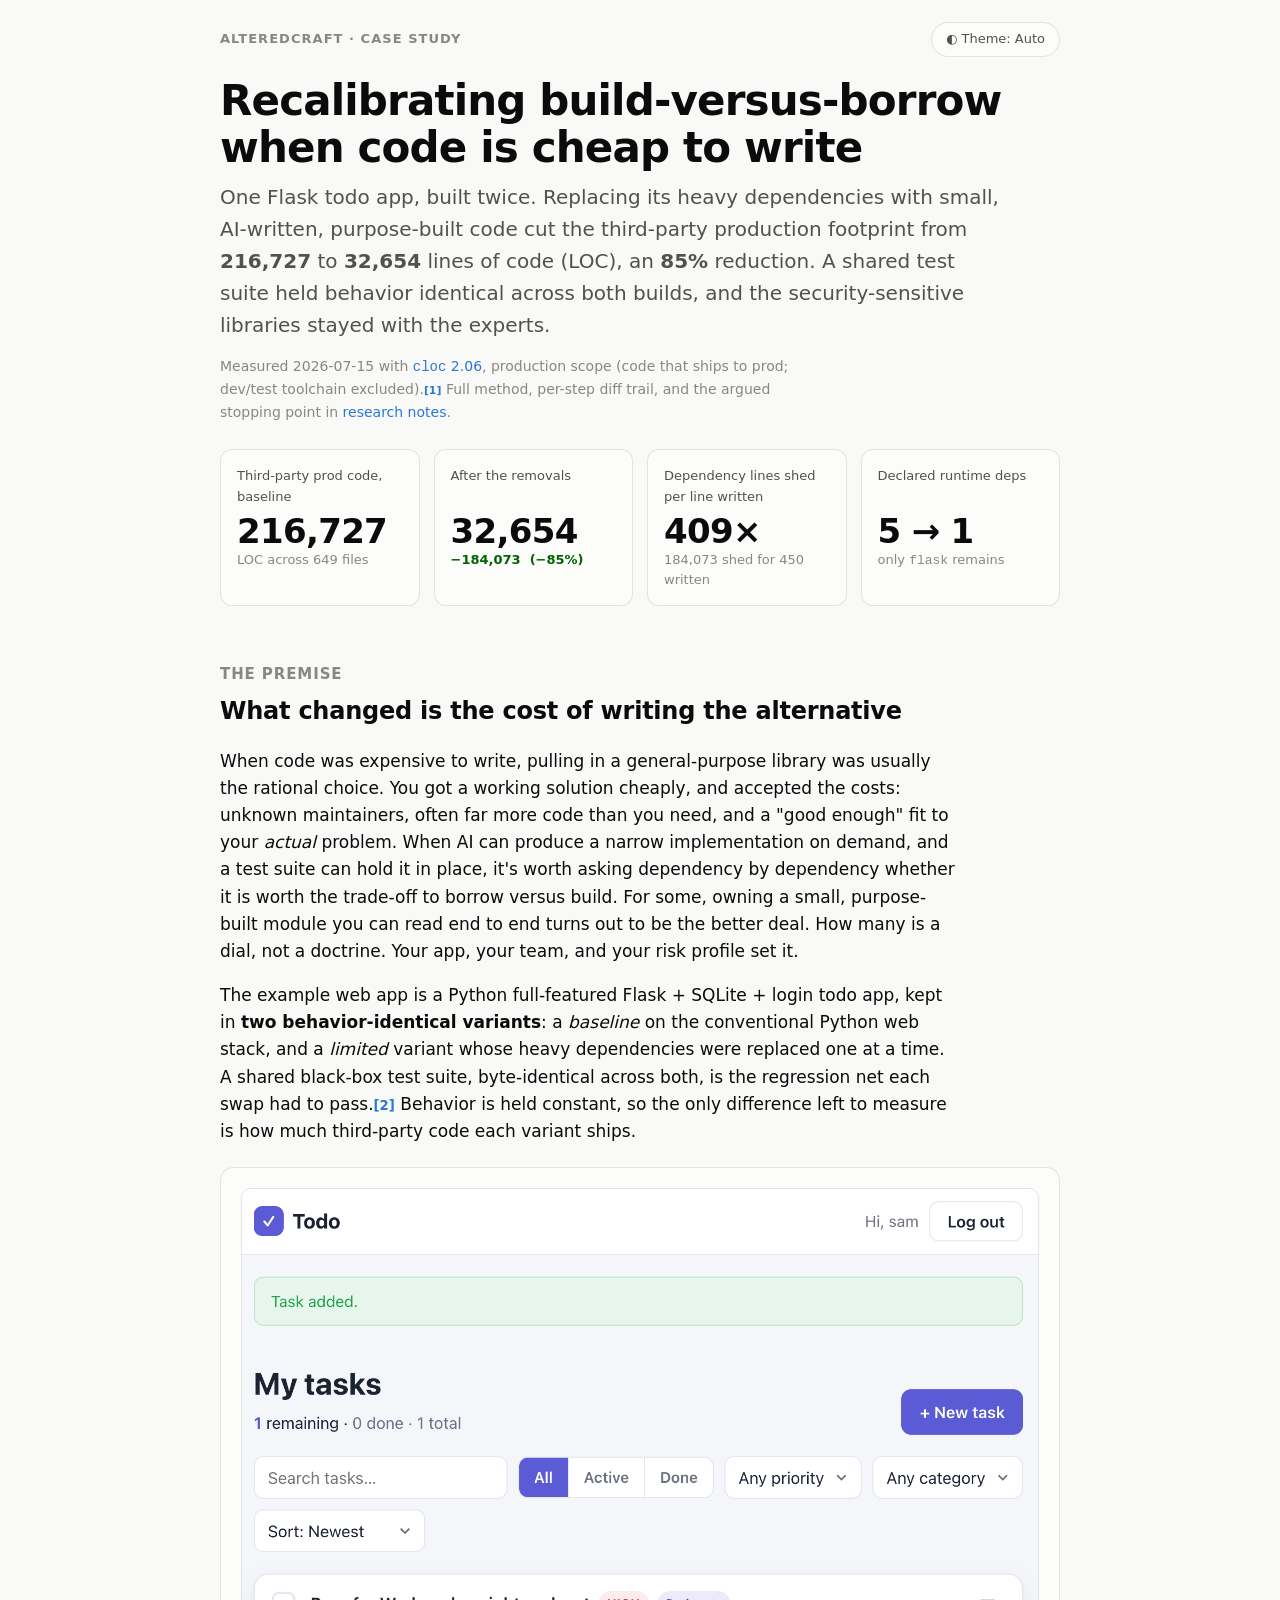
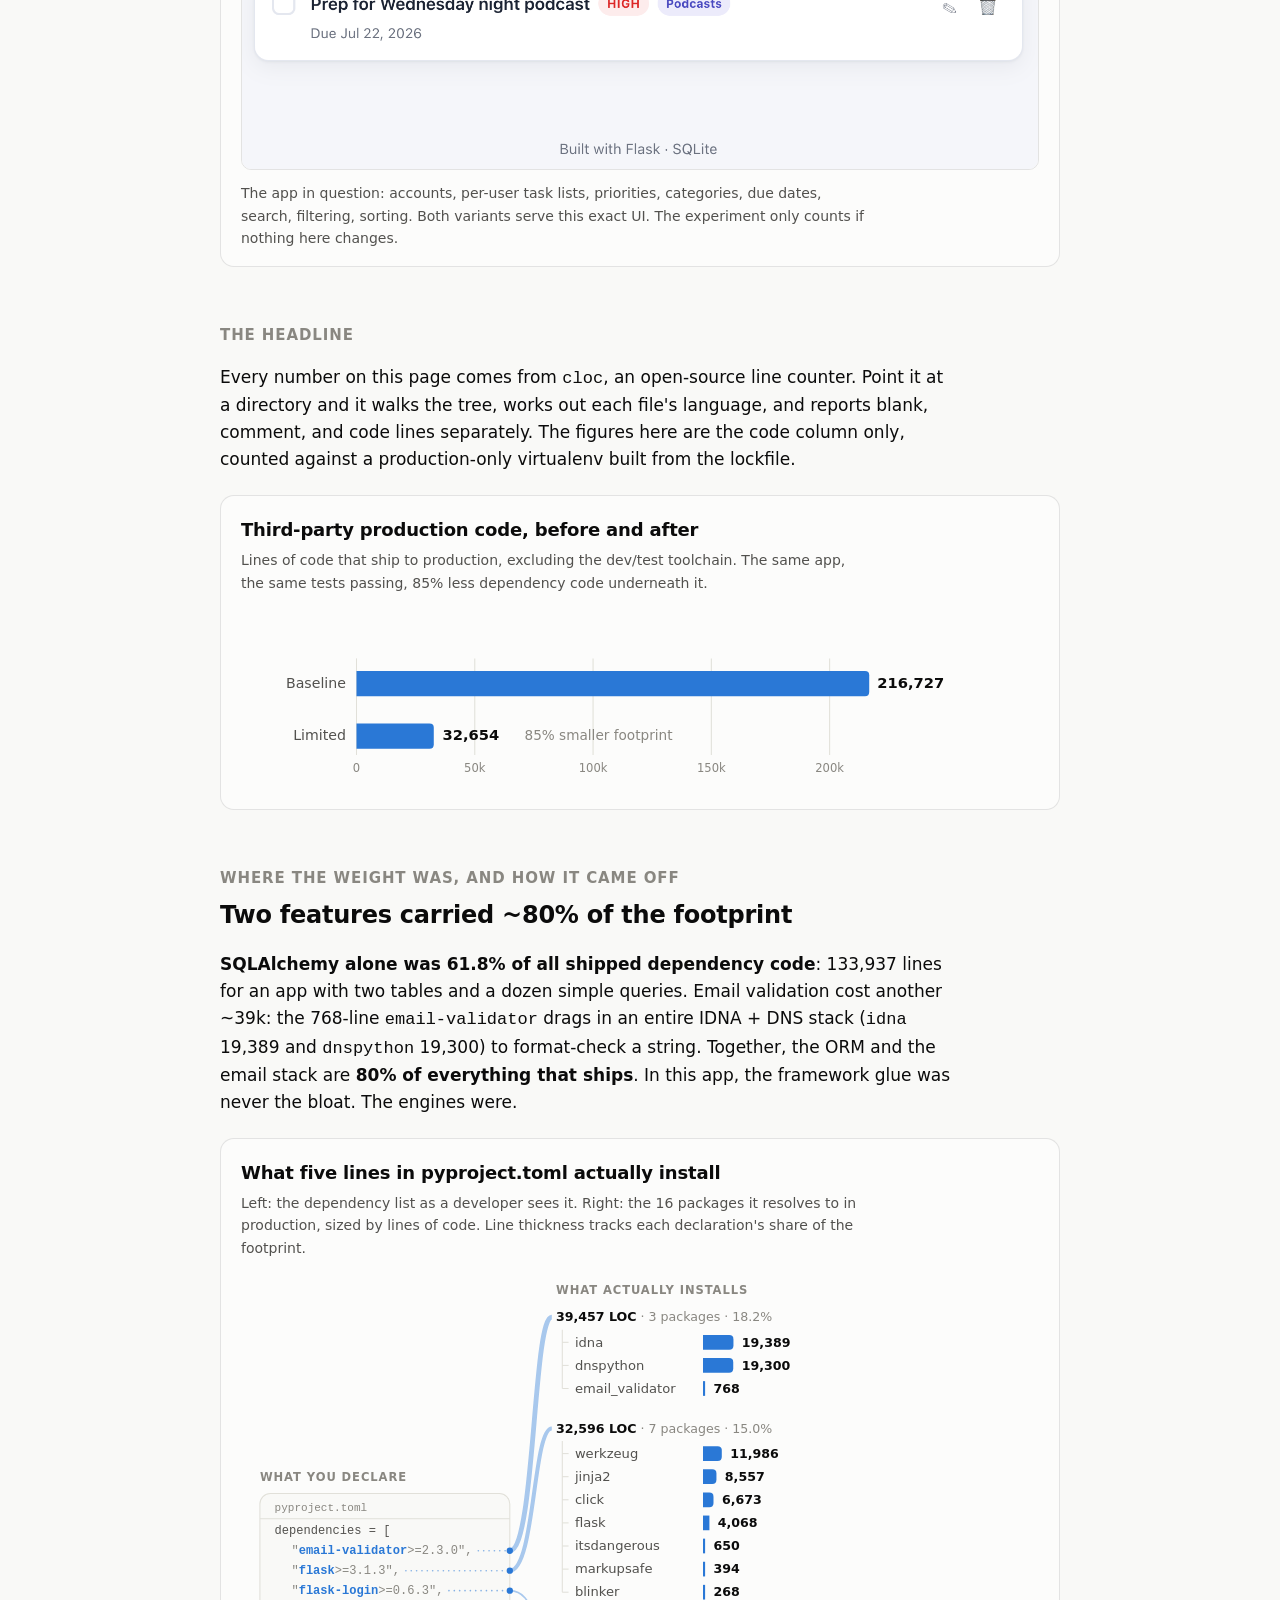
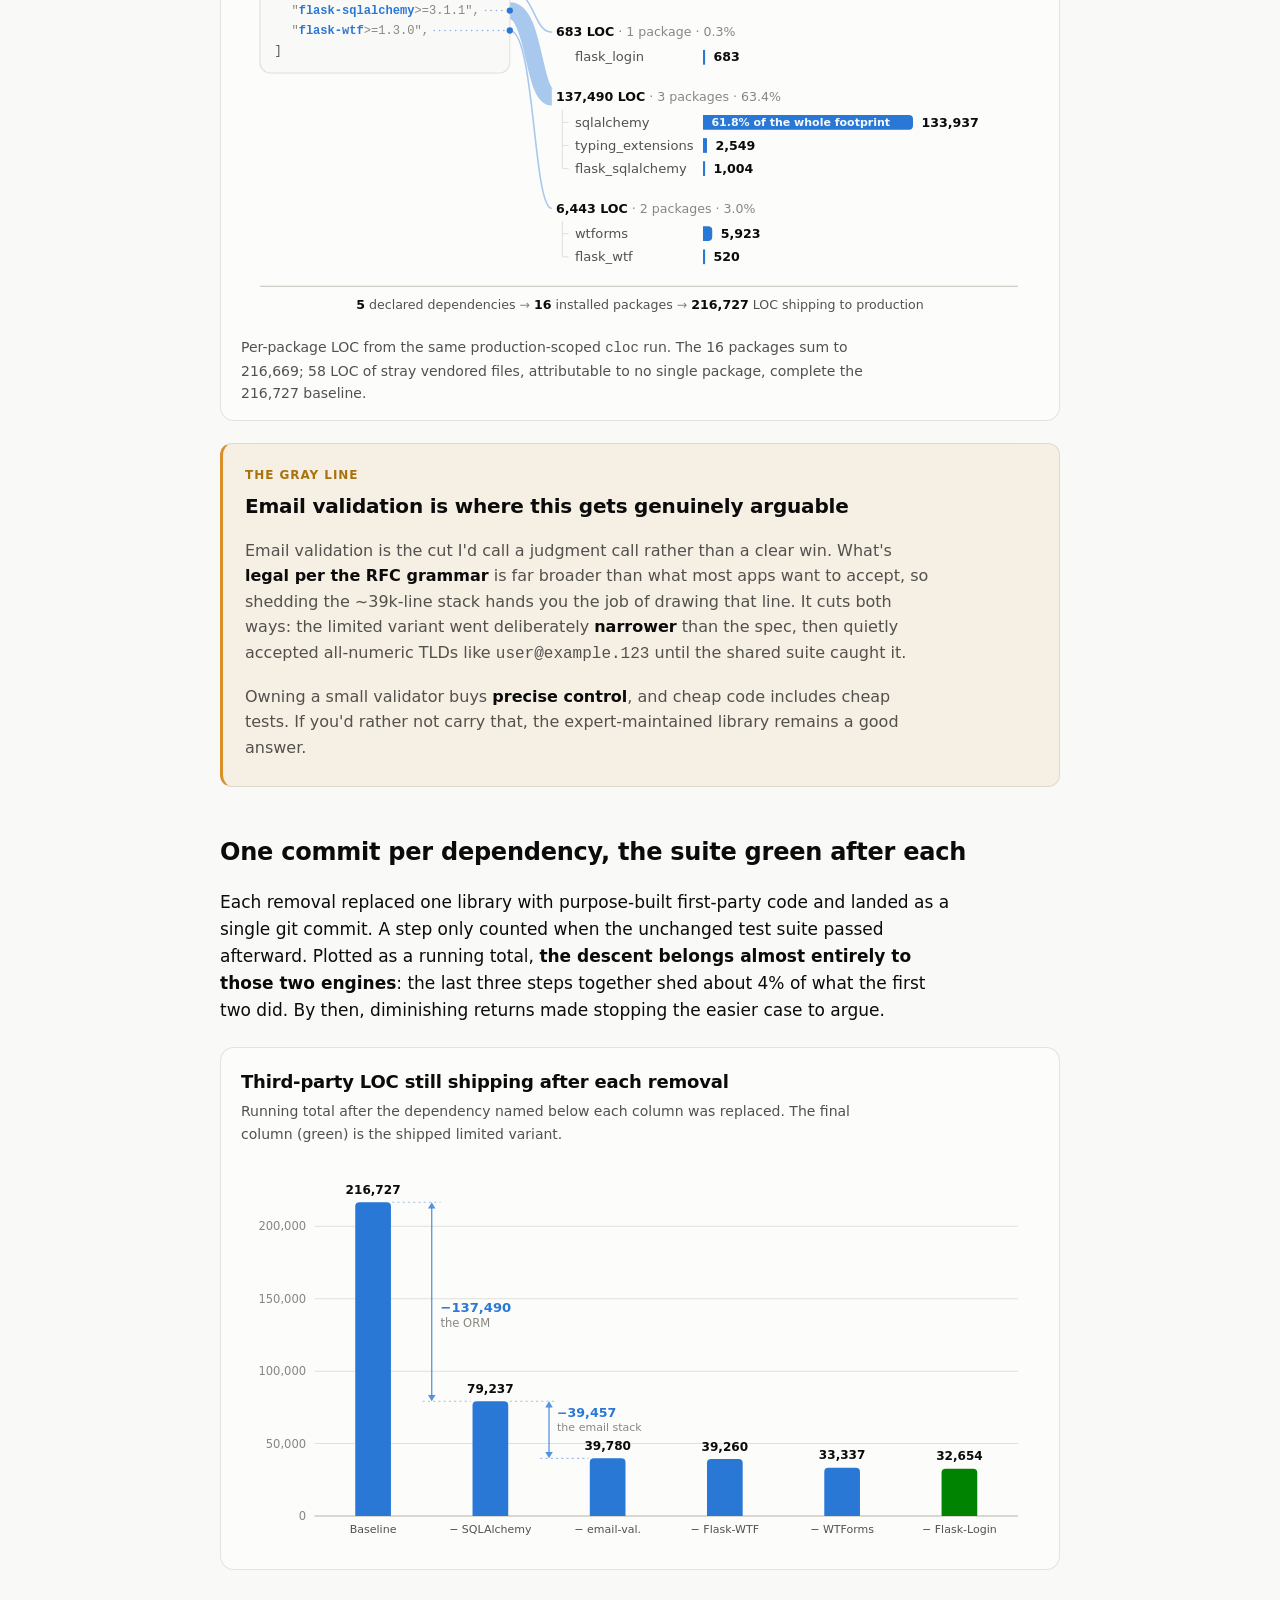
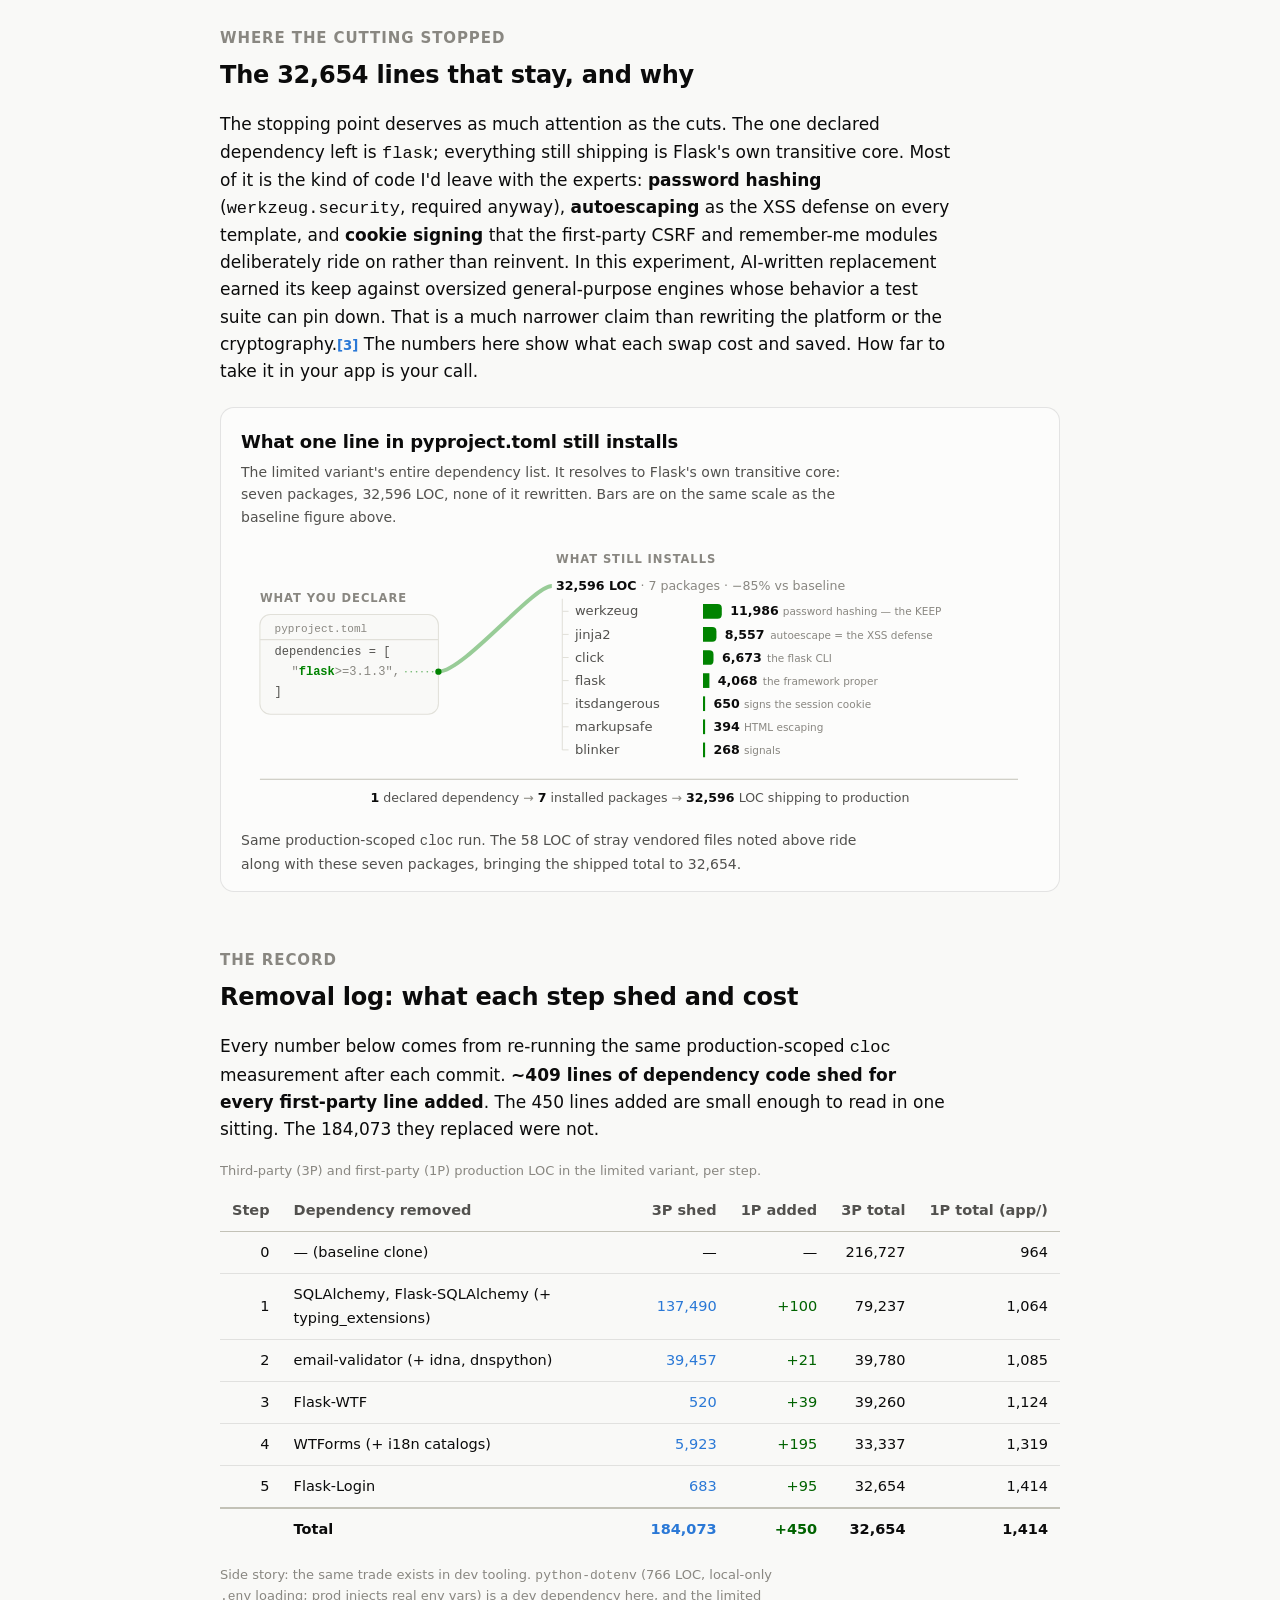
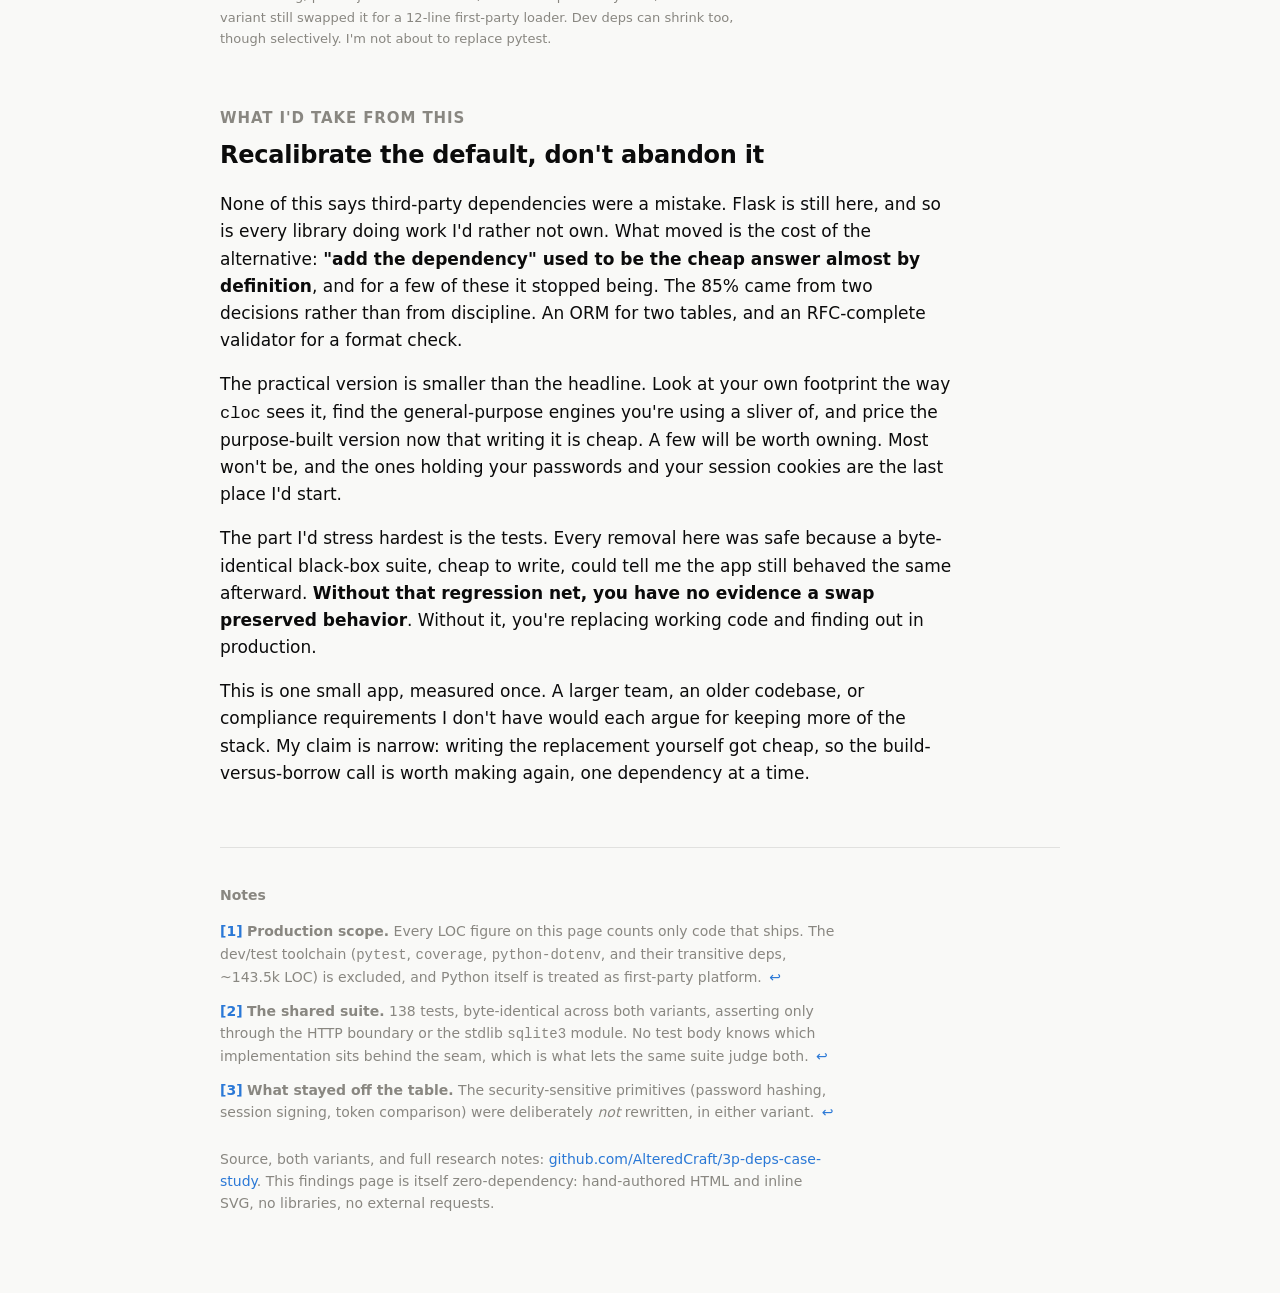
==== commit 2e94e51b: "Revise article copy and styling Add footnotes, subscribe CTA, drop annotations, and tighten prose." ====
--- a/docs/index.html
+++ b/docs/index.html
@@ -3,8 +3,8 @@
 <head>
 <meta charset="utf-8">
 <meta name="viewport" content="width=device-width, initial-scale=1">
-<title>Findings: The shrinking case for third-party dependencies</title>
-<meta name="description" content="Case-study findings: replacing heavy Python dependencies with small, AI-written, purpose-built code cut a Flask todo app's third-party production footprint from 216,727 to 32,654 LOC (−85%), with a principled stopping point.">
+<title>Findings: Recalibrating build-versus-borrow when code is cheap to write</title>
+<meta name="description" content="Case-study findings: replacing heavy Python dependencies with small, AI-written, purpose-built code cut a Flask todo app's third-party production footprint from 216,727 to 32,654 LOC (−85%), plus an argued case for where the cutting stops.">
 <style>
   :root {
     color-scheme: light;
@@ -81,6 +81,7 @@
   h2 { font-size: 15px; letter-spacing: .06em; text-transform: uppercase;
        color: var(--muted); font-weight: 700; margin: 56px 0 6px; }
   h3 { font-size: 24px; letter-spacing: -0.01em; margin: 4px 0 10px; }
+  h3.cont { margin-top: 46px; }   /* h3 that continues a section, with no h2 above it */
   p { max-width: 68ch; }
   p .hl { color: var(--text-primary); font-weight: 650; }
   hr { border: none; border-top: 1px solid var(--border); margin: 0; }
@@ -89,7 +90,8 @@
   .stats { display: grid; grid-template-columns: repeat(4, 1fr); gap: 14px; margin: 26px 0 8px; }
   .stat { background: var(--surface-1); border: 1px solid var(--border); border-radius: 12px;
           padding: 16px 16px 14px; }
-  .stat .lab { font-size: 13px; color: var(--text-secondary); }
+  .stat .lab { font-size: 13px; color: var(--text-secondary);
+               min-height: 3.2em; }   /* reserve two lines so all four values share a baseline */
   .stat .val { font-size: clamp(26px, 4.4vw, 34px); font-weight: 650; letter-spacing: -0.02em;
                margin: 6px 0 2px; line-height: 1; }
   .stat .sub { font-size: 13px; color: var(--muted); }
@@ -132,6 +134,11 @@
   .bar-blue  { fill: var(--series-1); }
   .bar-green { fill: var(--series-2); }
   .mark:hover { opacity: .82; }
+  /* drop annotation: dashed guides off each bar top + a measure line in the gutter */
+  .drop line  { stroke: var(--series-1); stroke-width: 1; stroke-dasharray: 2 3; opacity: .45; }
+  .drop .stem { stroke-width: 1.2; stroke-dasharray: none; opacity: .8; }
+  .drop .head { fill: var(--series-1); opacity: .8; }
+  .drop-val   { fill: var(--series-1); font-weight: 700; }
 
   /* ---- table ---- */
   .tbl-scroll { overflow-x: auto; margin-top: 18px; -webkit-overflow-scrolling: touch; }
@@ -146,6 +153,17 @@
   td.shed { color: var(--series-1); }
   td.add  { color: var(--good); }
 
+  /* ---- footnotes ---- */
+  .fn { font-size: .78em; font-weight: 600; color: var(--series-1);
+        text-decoration: none; white-space: nowrap; }
+  .fn:hover { text-decoration: underline; }
+  .notes { list-style: none; padding: 0; margin: 10px 0 24px; }
+  .notes li { margin: 0 0 11px; max-width: 70ch; }
+  .notes .key  { color: var(--series-1); font-weight: 600; }
+  .notes .back { color: var(--series-1); text-decoration: none; margin-left: 3px; }
+  .notes .back:hover { text-decoration: underline; }
+  [id^="fn"] { scroll-margin-top: 24px; }
+
   footer { margin-top: 60px; padding-top: 22px; border-top: 1px solid var(--border);
            font-size: 14px; color: var(--muted); }
   footer a { color: var(--series-1); text-decoration: none; }
@@ -161,13 +179,15 @@
     <button class="theme-btn" id="theme" type="button" aria-label="Toggle color theme">◐ Theme: Auto</button>
   </div>
 
-  <h1>The shrinking case for third-party dependencies</h1>
+  <h1>Recalibrating build-versus-borrow when code is cheap to write</h1>
   <p class="lede">One Flask todo app, built twice. Replacing its heavy dependencies with
     small, AI-written, purpose-built code cut the third-party production footprint from
-    <strong>216,727</strong> to <strong>32,654</strong> lines, an <strong>85%</strong> reduction.
-    Behavior stayed identical, and the security-sensitive libraries stayed with the experts.</p>
-  <p class="sourceline">Measured 2026-07-15 with <code>cloc</code> 2.06, production scope
-    (code that ships to prod; dev/test toolchain excluded). Full method, per-step diff trail, and
+    <strong>216,727</strong> to <strong>32,654</strong> lines of code (LOC), an <strong>85%</strong> reduction.
+    A shared test suite held behavior identical across both builds, and the security-sensitive
+    libraries stayed with the experts.</p>
+  <p class="sourceline">Measured 2026-07-15 with <a href="https://github.com/AlDanial/cloc/"><code>cloc</code> 2.06</a>, production scope
+    (code that ships to prod; dev/test toolchain excluded).<a class="fn" id="fnref1" href="#fn1">[1]</a>
+    Full method, per-step diff trail, and
     the argued stopping point in <a href="https://github.com/AlteredCraft/3p-deps-case-study/blob/main/research/notes.md">research&nbsp;notes</a>.</p>
 
   <!-- ===== STAT ROW ===== -->
@@ -183,9 +203,9 @@
       <div class="sub good">−184,073 &nbsp;(−85%)</div>
     </div>
     <div class="stat">
-      <div class="lab">Shed per line we took on</div>
-      <div class="val num">409 : 1</div>
-      <div class="sub">184,073 shed / 450 first-party added</div>
+      <div class="lab">Dependency lines shed per line written</div>
+      <div class="val num">409×</div>
+      <div class="sub">184,073 shed for 450 written</div>
     </div>
     <div class="stat">
       <div class="lab">Declared runtime deps</div>
@@ -196,29 +216,34 @@
 
   <!-- ===== PREMISE ===== -->
   <h2>The premise</h2>
-  <h3>When code gets cheap, build-vs-borrow invites reconsideration</h3>
+  <h3>What changed is the cost of writing the alternative</h3>
   <p>When code was expensive to write, pulling in a general-purpose library was usually the
     rational choice. You got a working solution cheaply, and accepted the costs: unknown
-    maintainers, far more code than you need, and a "good enough" fit to your <em>actual</em>
-    problem. When AI can produce a precise, minimal implementation on demand, that math deserves
-    a fresh look, dependency by dependency. For some, owning a small, purpose-built module you
-    fully understand becomes the better deal. How many is a dial, not a doctrine — set by your
-    app, your team, and your risk profile.</p>
-  <p>The vehicle is a full-featured Flask&nbsp;+&nbsp;SQLite&nbsp;+&nbsp;login todo app, kept in
+    maintainers, often far more code than you need, and a "good enough" fit to your <em>actual</em>
+    problem. When AI can produce a narrow implementation on demand, and a test suite can hold it
+    in place, it's worth asking dependency by dependency whether it is worth the trade-off to borrow versus build. For
+    some, owning a small, purpose-built module you can read end to end turns out to be the better deal.
+    How many is a dial, not a doctrine. Your app, your team, and your risk profile set it.</p>
+  <p>The example web app is a Python full-featured Flask&nbsp;+&nbsp;SQLite&nbsp;+&nbsp;login todo app, kept in
     <span class="hl">two behavior-identical variants</span>: a <em>baseline</em> on the conventional
     Python web stack, and a <em>limited</em> variant whose heavy dependencies were replaced
-    one at a time. A shared black-box test suite, byte-identical across both, is the oracle that
-    proves each swap preserved behavior. The gap in their <code>cloc</code> figures is the finding.</p>
+    one at a time. A shared black-box test suite, byte-identical across both, is the regression net
+    each swap had to pass.<a class="fn" id="fnref2" href="#fn2">[2]</a> Behavior is held constant,
+    so the only difference left to measure is how much third-party code each variant ships.</p>
   <figure>
     <img src="img/todo-app.png" width="1490" height="1086"
          alt="Screenshot of the todo app: a My Tasks page with search, All/Active/Done filters, priority and category dropdowns, sorting, a 'Task added' flash message, and one task tagged HIGH priority in a Podcasts category with a due date.">
     <figcaption>The app in question: accounts, per-user task lists, priorities, categories, due
-      dates, search, filtering, sorting. Both variants serve this exact UI — the experiment only
+      dates, search, filtering, sorting. Both variants serve this exact UI. The experiment only
       counts if nothing here changes.</figcaption>
   </figure>
 
   <!-- ===== CHART A: headline ===== -->
   <h2>The headline</h2>
+  <p>Every number on this page comes from <code>cloc</code>, an open-source line counter. Point it at
+    a directory and it walks the tree, works out each file's language, and reports blank, comment,
+    and code lines separately. The figures here are the code column only, counted against a
+    production-only virtualenv built from the lockfile.</p>
   <figure>
     <p class="fig-title">Third-party production code, before and after</p>
     <p class="fig-sub">Lines of code that ship to production, excluding the dev/test toolchain.
@@ -260,14 +285,14 @@
   </figure>
 
   <!-- ===== CHART C: composition ===== -->
-  <h2>Where the weight was</h2>
+  <h2>Where the weight was, and how it came off</h2>
   <h3>Two features carried ~80% of the footprint</h3>
   <p><span class="hl">SQLAlchemy alone was 61.8% of all shipped dependency code</span>: 133,937 lines
     for an app with two tables and a dozen simple queries. Email validation cost another ~39k: the
     768-line <code>email-validator</code> drags in an entire IDNA + DNS stack (<code>idna</code> 19,389
     and <code>dnspython</code> 19,300) to format-check a string. Together, the ORM and the email stack
-    are <span class="hl">80% of everything that ships</span>. The framework glue was never the bloat.
-    The engines were.</p>
+    are <span class="hl">80% of everything that ships</span>. In this app, the framework glue was
+    never the bloat. The engines were.</p>
   <figure>
     <p class="fig-title">What five lines in pyproject.toml actually install</p>
     <p class="fig-sub">Left: the dependency list as a developer sees it. Right: the 16 packages it
@@ -452,38 +477,32 @@
   <!-- ===== CALLOUT: the gray line ===== -->
   <div class="callout">
     <span class="callout-label">The gray line</span>
-    <h3 class="callout-h">Email validation is the one cut that's a genuine judgment call</h3>
-    <p>Email validation is notoriously hard, and it's the one cut here that's a judgment call rather
-      than an obvious win. What's <span class="hl">literally legal per the RFC grammar</span> is far
-      broader than what most apps want to accept (<code>customer/department=shipping@example.com</code>
-      is a valid address), so shedding the ~39k-line stack also hands you the job of drawing that
-      line. It cuts both ways: the limited variant deliberately went <span class="hl">narrower</span>
-      than the spec — internationalized addresses are out — yet quietly accepted all-numeric TLDs
-      like <code>user@example.123</code> until the shared suite caught it. The cost and the safety
-      net, in a single example.</p>
-    <p>So the takeaway is a fork, not a verdict. If you want <span class="hl">precise control</span>
-      over what your app accepts, owning a small validator is now cheap — and the quiet part:
-      <span class="hl">cheap code includes cheap tests</span>. Working with an AI, enumerating the
-      accept/reject suite an email validator needs is a conversation, not a research project, and
-      that oracle is what holds the line. If you'd <span class="hl">rather not carry that
-      responsibility</span>, the expert-maintained library is still a perfectly good answer.</p>
+    <h3 class="callout-h">Email validation is where this gets genuinely arguable</h3>
+    <p>Email validation is the cut I'd call a judgment call rather than a clear win. What's
+      <span class="hl">legal per the RFC grammar</span> is far broader than what most apps want to
+      accept, so shedding the ~39k-line stack hands you the job of drawing that line. It cuts both
+      ways: the limited variant went deliberately <span class="hl">narrower</span> than the spec,
+      then quietly accepted all-numeric TLDs like <code>user@example.123</code> until the shared
+      suite caught it.</p>
+    <p>Owning a small validator buys <span class="hl">precise control</span>, and
+      cheap code includes cheap tests. If you'd rather not carry that, the expert-maintained library
+      remains a good answer.</p>
   </div>
 
   <!-- ===== CHART B: the journey ===== -->
-  <h2>The journey</h2>
-  <h3>One commit per dependency, the suite green after each</h3>
+  <h3 class="cont">One commit per dependency, the suite green after each</h3>
   <p>Each removal replaced one library with purpose-built first-party code and landed as a single
-    git commit. A step only counted when the unchanged test suite passed afterward. The shape of the
-    descent <em>is</em> the argument: <span class="hl">SQLAlchemy is the cliff</span> (−137,490), the
-    email stack is the second step (−39,457), and everything after is a rounding-error tail. Diminishing
-    returns made the stopping point obvious.</p>
+    git commit. A step only counted when the unchanged test suite passed afterward. Plotted as a
+    running total, <span class="hl">the descent belongs almost entirely to those two engines</span>:
+    the last three steps together shed about 4% of what the first two did. By then, diminishing
+    returns made stopping the easier case to argue.</p>
   <figure>
     <p class="fig-title">Third-party LOC still shipping after each removal</p>
     <p class="fig-sub">Running total after the dependency named below each column was replaced.
       The final column (green) is the shipped limited variant.</p>
     <svg viewBox="0 0 760 375" role="img" aria-labelledby="bT bD">
       <title id="bT">Third-party LOC remaining after each removal step</title>
-      <desc id="bD">216,727 at baseline; 79,237 after SQLAlchemy; 39,780 after email-validator; 39,260 after Flask-WTF; 33,337 after WTForms; 32,654 after Flask-Login.</desc>
+      <desc id="bD">216,727 at baseline; 79,237 after SQLAlchemy; 39,780 after email-validator; 39,260 after Flask-WTF; 33,337 after WTForms; 32,654 after Flask-Login. The two largest drops are annotated: −137,490 for the ORM and −39,457 for the email stack.</desc>
       <!-- gridlines -->
       <g class="grid">
         <line x1="70" y1="340" x2="740" y2="340"/>
@@ -525,12 +544,28 @@
         <text x="572.5" y="356">− WTForms</text>
         <text x="684.2" y="356">− Flask-Login</text>
       </g>
-      <!-- callouts on the two big drops -->
-      <g text-anchor="middle">
-        <text x="172" y="150" class="t-primary num" font-size="13" font-weight="700">−137,490</text>
-        <text x="172" y="165" class="t-muted" font-size="11">the ORM</text>
-        <text x="293" y="250" class="t-primary num" font-size="12" font-weight="700">−39,457</text>
-        <text x="293" y="264" class="t-muted" font-size="10.5">the email stack</text>
+      <!-- the two big drops, measured in the gutter between the bars they span -->
+      <g class="drop">
+        <!-- SQLAlchemy: 216,727 → 79,237 -->
+        <line x1="144" y1="41.1" x2="190" y2="41.1"/>
+        <line x1="173" y1="230.7" x2="219" y2="230.7"/>
+        <line class="stem" x1="181.65" y1="46.5" x2="181.65" y2="225.3"/>
+        <path class="head" d="M181.65,41.1 l-3.6,6 h7.2 Z"/>
+        <path class="head" d="M181.65,230.7 l-3.6,-6 h7.2 Z"/>
+        <!-- email stack: 79,237 → 39,780 -->
+        <line x1="256" y1="230.7" x2="301" y2="230.7"/>
+        <line x1="285" y1="285.1" x2="331" y2="285.1"/>
+        <line class="stem" x1="293.35" y1="236.1" x2="293.35" y2="279.7"/>
+        <path class="head" d="M293.35,230.7 l-3.6,6 h7.2 Z"/>
+        <path class="head" d="M293.35,285.1 l-3.6,-6 h7.2 Z"/>
+      </g>
+      <g class="drop-val num">
+        <text x="190" y="146" font-size="12.5">−137,490</text>
+        <text x="301" y="246" font-size="12">−39,457</text>
+      </g>
+      <g class="t-muted">
+        <text x="190" y="160" font-size="11">the ORM</text>
+        <text x="301" y="259" font-size="10.5">the email stack</text>
       </g>
     </svg>
   </figure>
@@ -538,18 +573,20 @@
   <!-- ===== CHART D: the keep ===== -->
   <h2>Where the cutting stopped</h2>
   <h3>The 32,654 lines that stay, and why</h3>
-  <p>The stopping point matters as much as the cuts. The one declared dependency left is
-    <code>flask</code>; everything still shipping is Flask's own transitive core. Most of it is exactly
-    what the caveat says to leave with the experts: <span class="hl">password hashing</span>
+  <p>The stopping point deserves as much attention as the cuts. The one declared dependency left is
+    <code>flask</code>; everything still shipping is Flask's own transitive core. Most of it is the
+    kind of code I'd leave with the experts: <span class="hl">password hashing</span>
     (<code>werkzeug.security</code>, required anyway), <span class="hl">autoescaping</span> as the XSS
     defense on every template, and <span class="hl">cookie signing</span> that the first-party CSRF and
-    remember-me modules deliberately ride on rather than reinvent. AI-written replacement is a tool for
-    oversized general engines with test-pinnable slivers, not a mandate to rewrite the platform or the
-    cryptography. This experiment prices the options; where the dial stops in your app is your call.</p>
+    remember-me modules deliberately ride on rather than reinvent. In this experiment, AI-written
+    replacement earned its keep against oversized general-purpose engines whose behavior a test suite
+    can pin down. That is a much narrower claim than rewriting the platform or the
+    cryptography.<a class="fn" id="fnref3" href="#fn3">[3]</a> The numbers here show what each swap
+    cost and saved. How far to take it in your app is your call.</p>
   <figure>
     <p class="fig-title">What one line in pyproject.toml still installs</p>
     <p class="fig-sub">The limited variant's entire dependency list. It resolves to Flask's own transitive
-      core — seven packages, 32,596 LOC, none of it rewritten. Bars are on the same scale
+      core: seven packages, 32,596 LOC, none of it rewritten. Bars are on the same scale
       as the baseline figure above.</p>
     <svg viewBox="0 0 760 262" role="img" aria-labelledby="dT dD">
       <title id="dT">What one line in pyproject.toml still installs</title>
@@ -642,7 +679,8 @@
   <h3>Removal log: what each step shed and cost</h3>
   <p>Every number below comes from re-running the same production-scoped <code>cloc</code> measurement
     after each commit. <span class="hl">~409 lines of dependency code shed for every first-party line
-    added</span>. That's the whole trade in one ratio.</p>
+    added</span>. The 450 lines added are small enough to read in one sitting. The 184,073 they
+    replaced were not.</p>
   <div class="tbl-scroll">
     <table>
       <caption>Third-party (3P) and first-party (1P) production LOC in the limited variant, per step.</caption>
@@ -666,18 +704,50 @@
     </table>
   </div>
   <p class="self-note" style="color:var(--muted); margin-top:14px;">Side story: the same trade
-    exists in dev tooling — <code>python-dotenv</code> (766 LOC, local-only <code>.env</code> loading;
+    exists in dev tooling. <code>python-dotenv</code> (766 LOC, local-only <code>.env</code> loading;
     prod injects real env vars) is a dev dependency here, and the limited variant still swapped it for
-    a 12-line first-party loader. Dev deps can shrink too, but selectively: nobody is about to
+    a 12-line first-party loader. Dev deps can shrink too, though selectively. I'm not about to
     replace pytest.</p>
 
+  <!-- ===== CLOSE ===== -->
+  <h2>What I'd take from this</h2>
+  <h3>Recalibrate the default, don't abandon it</h3>
+  <p>None of this says third-party dependencies were a mistake. Flask is still here, and so is every
+    library doing work I'd rather not own. What moved is the cost of the alternative:
+    <span class="hl">"add the dependency" used to be the cheap answer almost by definition</span>,
+    and for a few of these it stopped being. The 85% came from two decisions rather than from
+    discipline. An ORM for two tables, and an RFC-complete validator for a format check.</p>
+  <p>The practical version is smaller than the headline. Look at your own footprint the way
+    <code>cloc</code> sees it, find the general-purpose engines you're using a sliver of, and price
+    the purpose-built version now that writing it is cheap. A few will be worth owning. Most won't
+    be, and the ones holding your passwords and your session cookies are the last place I'd start.</p>
+  <p>The part I'd stress hardest is the tests. Every removal here was safe because a byte-identical
+    black-box suite, cheap to write, could tell me the app still behaved the same afterward.
+    <span class="hl">Without that regression net, you have no evidence a swap preserved
+    behavior</span>. Without it, you're replacing working code and finding out in production.</p>
+  <p>This is one small app, measured once. A larger team, an older codebase, or compliance
+    requirements I don't have would each argue for keeping more of the stack. My claim is narrow:
+    writing the replacement yourself got cheap, so the build-versus-borrow call is worth making
+    again, one dependency at a time.</p>
+
   <footer>
-    <p><strong>Method note.</strong> "Production scope" counts only code that ships: the dev/test
-      toolchain (<code>pytest</code>, <code>coverage</code>, <code>python-dotenv</code>, and
-      transitive deps, ~143.5k LOC) is excluded, and Python itself is treated as first-party
-      platform. Both variants pass the same
-      138-test black-box suite; the security-sensitive primitives (password hashing, session signing,
-      token comparison) were deliberately <em>not</em> rewritten.</p>
+    <p><strong>Notes</strong></p>
+    <ol class="notes">
+      <li id="fn1"><span class="key">[1]</span> <strong>Production scope.</strong> Every LOC figure on
+        this page counts only code that ships. The dev/test toolchain (<code>pytest</code>,
+        <code>coverage</code>, <code>python-dotenv</code>, and their transitive deps, ~143.5k LOC) is
+        excluded, and Python itself is treated as first-party platform.
+        <a class="back" href="#fnref1" aria-label="Back to text">↩</a></li>
+      <li id="fn2"><span class="key">[2]</span> <strong>The shared suite.</strong> 138 tests, byte-identical
+        across both variants, asserting only through the HTTP boundary or the stdlib
+        <code>sqlite3</code> module. No test body knows which implementation sits behind the seam,
+        which is what lets the same suite judge both.
+        <a class="back" href="#fnref2" aria-label="Back to text">↩</a></li>
+      <li id="fn3"><span class="key">[3]</span> <strong>What stayed off the table.</strong> The
+        security-sensitive primitives (password hashing, session signing, token comparison) were
+        deliberately <em>not</em> rewritten, in either variant.
+        <a class="back" href="#fnref3" aria-label="Back to text">↩</a></li>
+    </ol>
     <p>Source, both variants, and full research notes:
       <a href="https://github.com/AlteredCraft/3p-deps-case-study">github.com/AlteredCraft/3p-deps-case-study</a>.
       This findings page is itself zero-dependency: hand-authored HTML and inline SVG, no libraries,
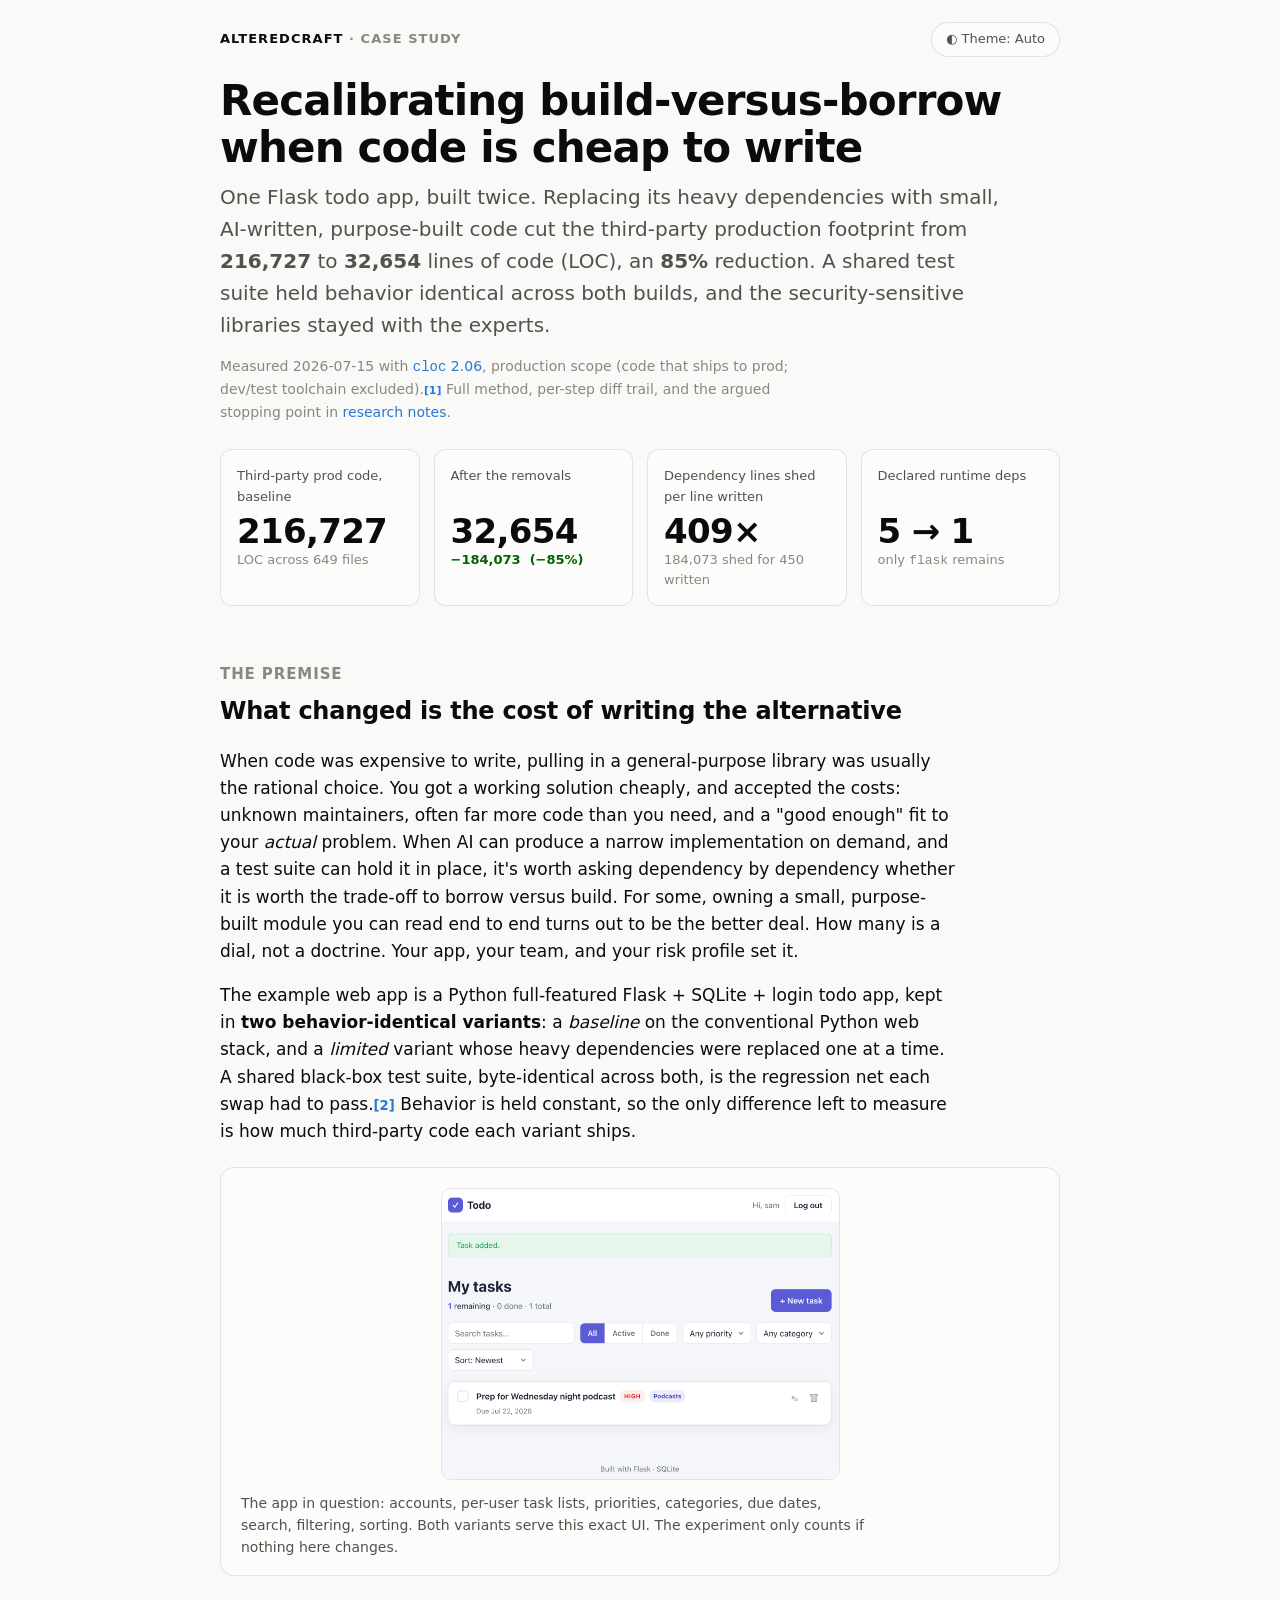
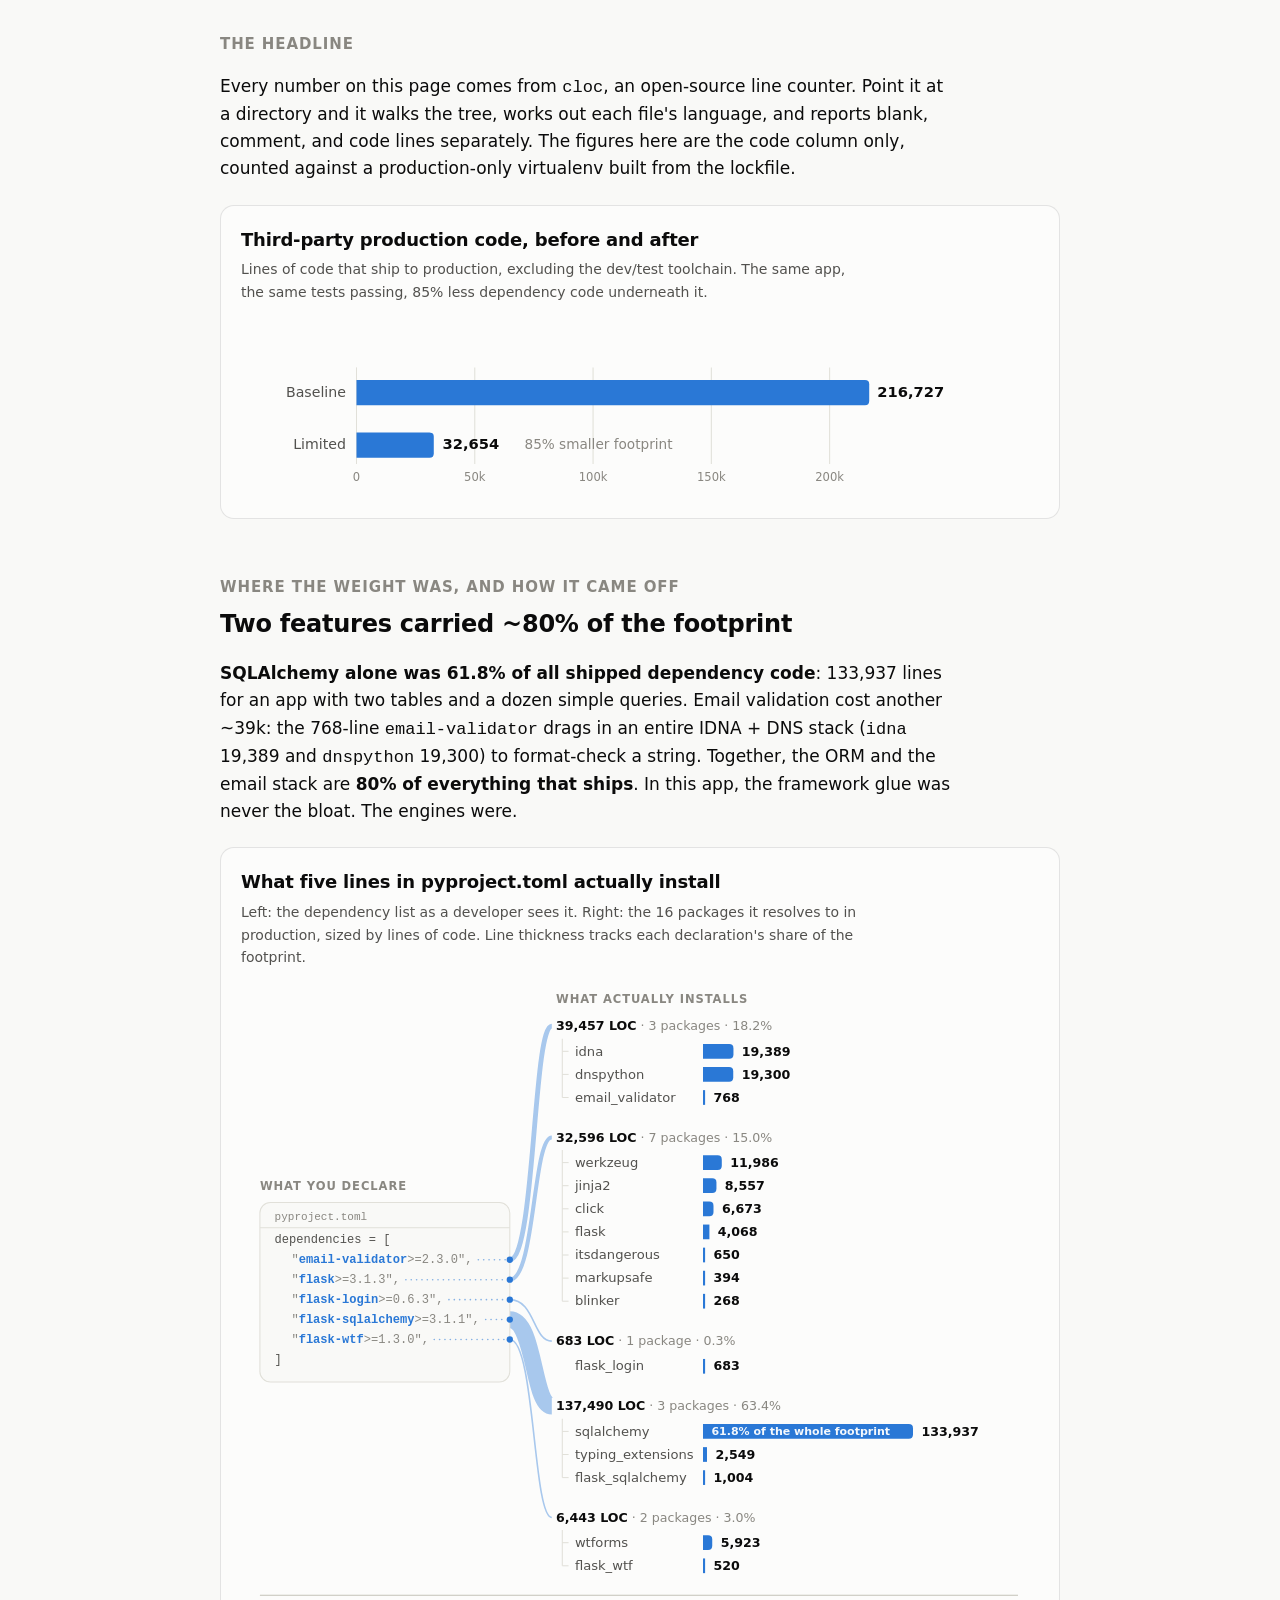
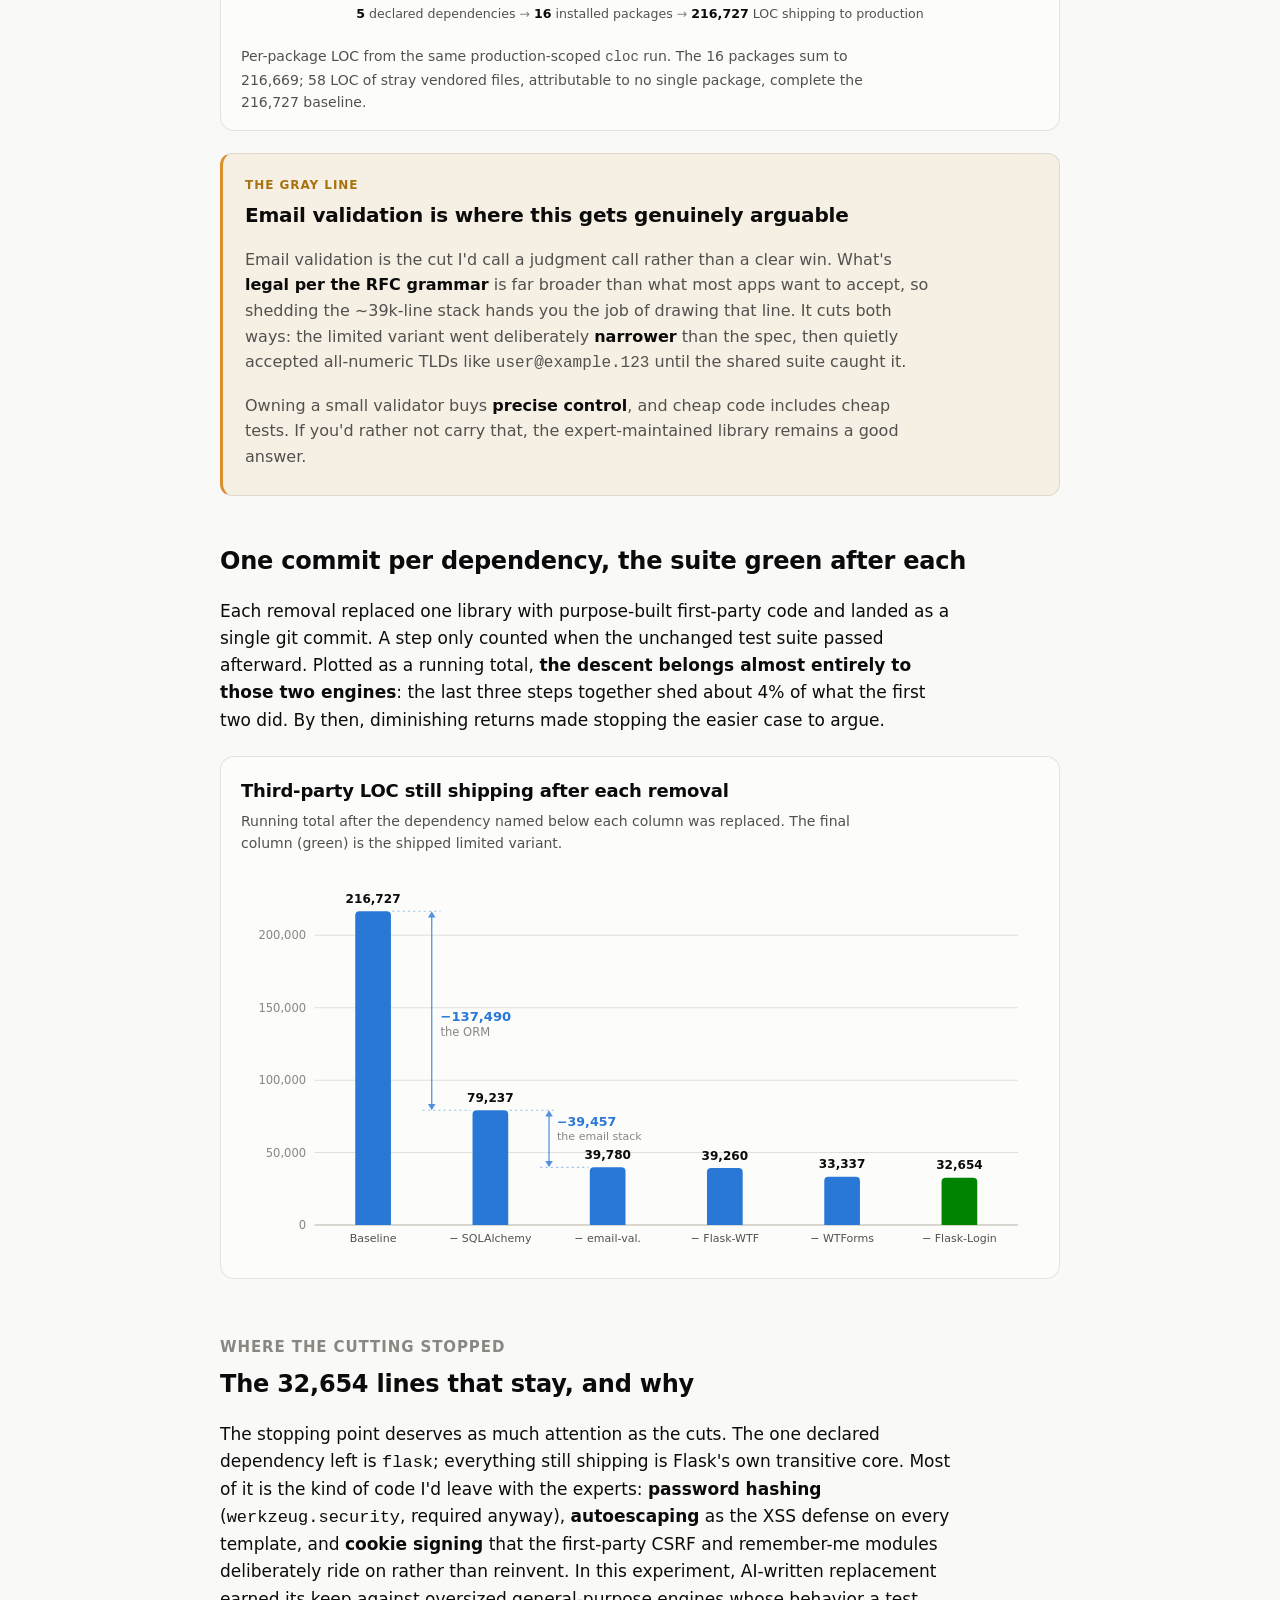
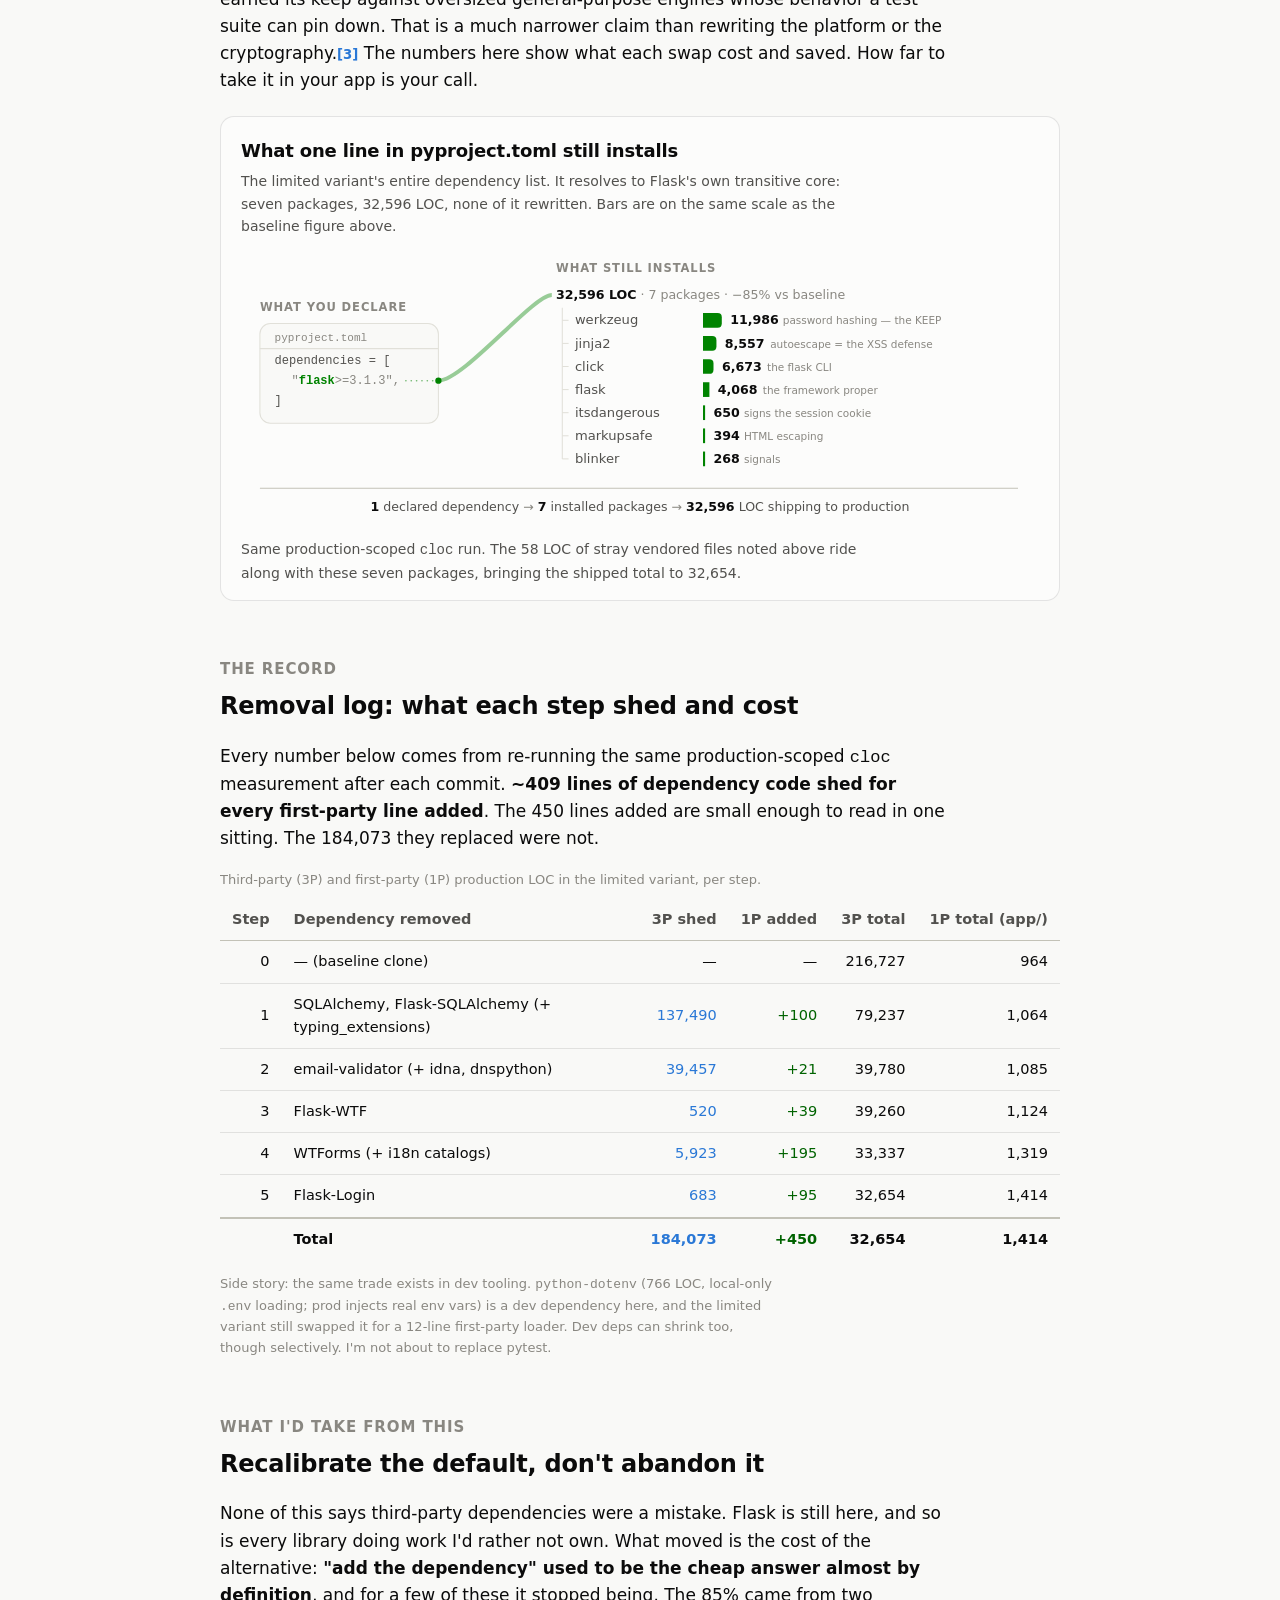
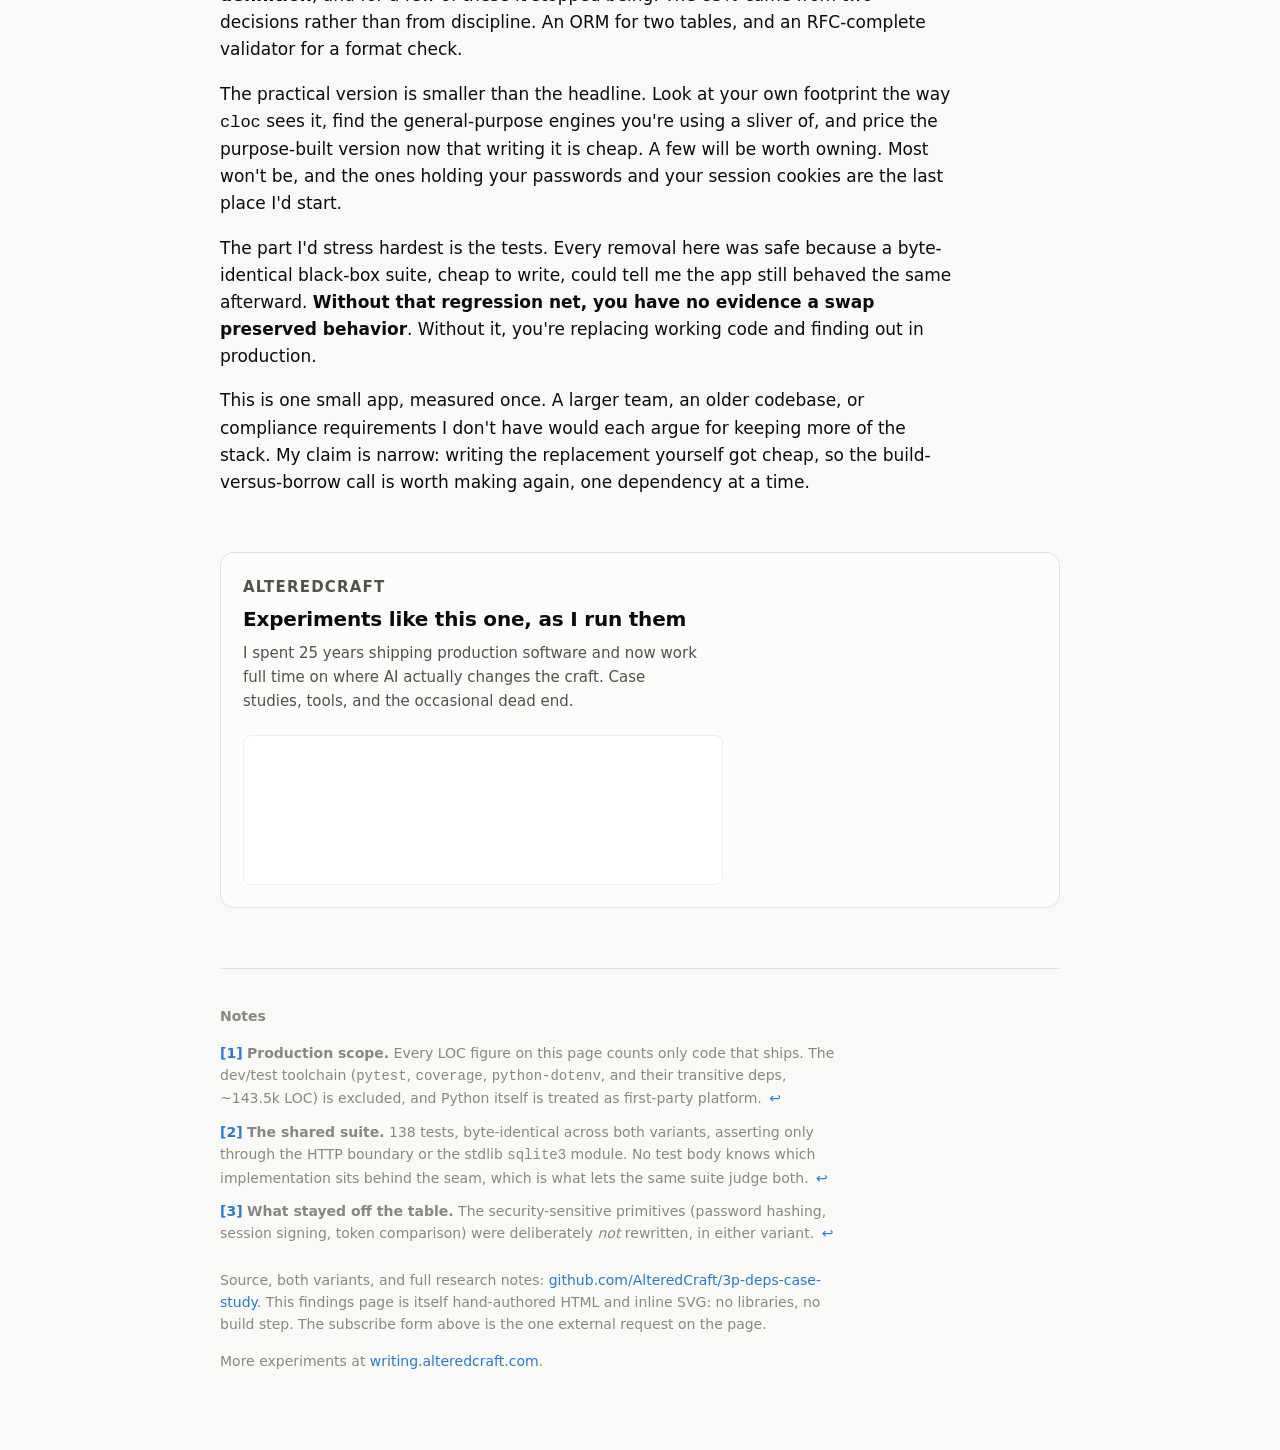
==== commit 7ab3d602: "Add subscribe CTA and AlteredCraft branding to findings page - Subscribe card (Substack embed) betwe" ====
--- a/docs/index.html
+++ b/docs/index.html
@@ -66,6 +66,8 @@
          padding: 22px 0 8px; }
   .kicker { font-size: 13px; letter-spacing: .08em; text-transform: uppercase;
             color: var(--muted); font-weight: 600; }
+  .kicker a { color: var(--text-primary); text-decoration: none; font-weight: 700; }
+  .kicker a:hover { text-decoration: underline; }
   .theme-btn { font: inherit; font-size: 13px; color: var(--text-secondary);
     background: var(--surface-1); border: 1px solid var(--border); border-radius: 999px;
     padding: 6px 14px; cursor: pointer; }
@@ -106,6 +108,8 @@
   figure svg { width: 100%; height: auto; display: block; overflow: visible; }
   figure img { width: 100%; height: auto; display: block; border-radius: 10px;
                border: 1px solid var(--border); }
+  figure img.half { max-width: 50%; margin: 0 auto; }   /* screenshot at half width, centered */
+  @media (max-width: 720px) { figure img.half { max-width: 100%; } }
   figcaption { font-size: 14px; color: var(--text-secondary); margin-top: 12px; max-width: 70ch; }
 
   /* ---- editorial callout (the gray-line aside) ---- */
@@ -164,6 +168,18 @@
   .notes .back:hover { text-decoration: underline; }
   [id^="fn"] { scroll-margin-top: 24px; }
 
+  /* ---- subscribe CTA ---- */
+  .subscribe { margin: 56px 0 0; background: var(--surface-1); border: 1px solid var(--border);
+               border-radius: 14px; padding: 22px; display: flex; flex-wrap: wrap;
+               gap: 22px; align-items: center; justify-content: space-between; }
+  .subscribe .sub-copy { flex: 1 1 320px; }
+  .sub-kicker { font-size: 12px; letter-spacing: .08em; text-transform: uppercase;
+                font-weight: 700; color: var(--muted); margin: 0; }
+  .subscribe h3 { font-size: 20px; margin: 4px 0 6px; }
+  .subscribe p { font-size: 15px; color: var(--text-secondary); margin: 0; max-width: 48ch; }
+  .subscribe iframe { flex: 0 1 480px; max-width: 100%; height: 150px; border-radius: 8px;
+                      display: block; }
+
   footer { margin-top: 60px; padding-top: 22px; border-top: 1px solid var(--border);
            font-size: 14px; color: var(--muted); }
   footer a { color: var(--series-1); text-decoration: none; }
@@ -175,7 +191,7 @@
 <div class="wrap">
 
   <div class="top">
-    <span class="kicker">AlteredCraft · Case study</span>
+    <span class="kicker"><a href="https://writing.alteredcraft.com/">AlteredCraft</a> · Case study</span>
     <button class="theme-btn" id="theme" type="button" aria-label="Toggle color theme">◐ Theme: Auto</button>
   </div>
 
@@ -231,7 +247,7 @@
     each swap had to pass.<a class="fn" id="fnref2" href="#fn2">[2]</a> Behavior is held constant,
     so the only difference left to measure is how much third-party code each variant ships.</p>
   <figure>
-    <img src="img/todo-app.png" width="1490" height="1086"
+    <img class="half" src="img/todo-app.png" width="1490" height="1086"
          alt="Screenshot of the todo app: a My Tasks page with search, All/Active/Done filters, priority and category dropdowns, sorting, a 'Task added' flash message, and one task tagged HIGH priority in a Podcasts category with a due date.">
     <figcaption>The app in question: accounts, per-user task lists, priorities, categories, due
       dates, search, filtering, sorting. Both variants serve this exact UI. The experiment only
@@ -730,6 +746,19 @@
     writing the replacement yourself got cheap, so the build-versus-borrow call is worth making
     again, one dependency at a time.</p>
 
+  <!-- ===== SUBSCRIBE ===== -->
+  <aside class="subscribe">
+    <div class="sub-copy">
+      <p class="sub-kicker">AlteredCraft</p>
+      <h3>Experiments like this one, as I run them</h3>
+      <p>I spent 25 years shipping production software and now work full time on where AI actually
+        changes the craft. Case studies, tools, and the occasional dead end.</p>
+    </div>
+    <iframe src="https://writing.alteredcraft.com/embed" width="480" height="150"
+            title="Subscribe to AlteredCraft"
+            style="border: 1px solid #EEE; background: white" frameborder="0" scrolling="no"></iframe>
+  </aside>
+
   <footer>
     <p><strong>Notes</strong></p>
     <ol class="notes">
@@ -750,8 +779,9 @@
     </ol>
     <p>Source, both variants, and full research notes:
       <a href="https://github.com/AlteredCraft/3p-deps-case-study">github.com/AlteredCraft/3p-deps-case-study</a>.
-      This findings page is itself zero-dependency: hand-authored HTML and inline SVG, no libraries,
-      no external requests.</p>
+      This findings page is itself hand-authored HTML and inline SVG: no libraries, no build step.
+      The subscribe form above is the one external request on the page.</p>
+    <p>More experiments at <a href="https://writing.alteredcraft.com/">writing.alteredcraft.com</a>.</p>
   </footer>
 
 </div>
